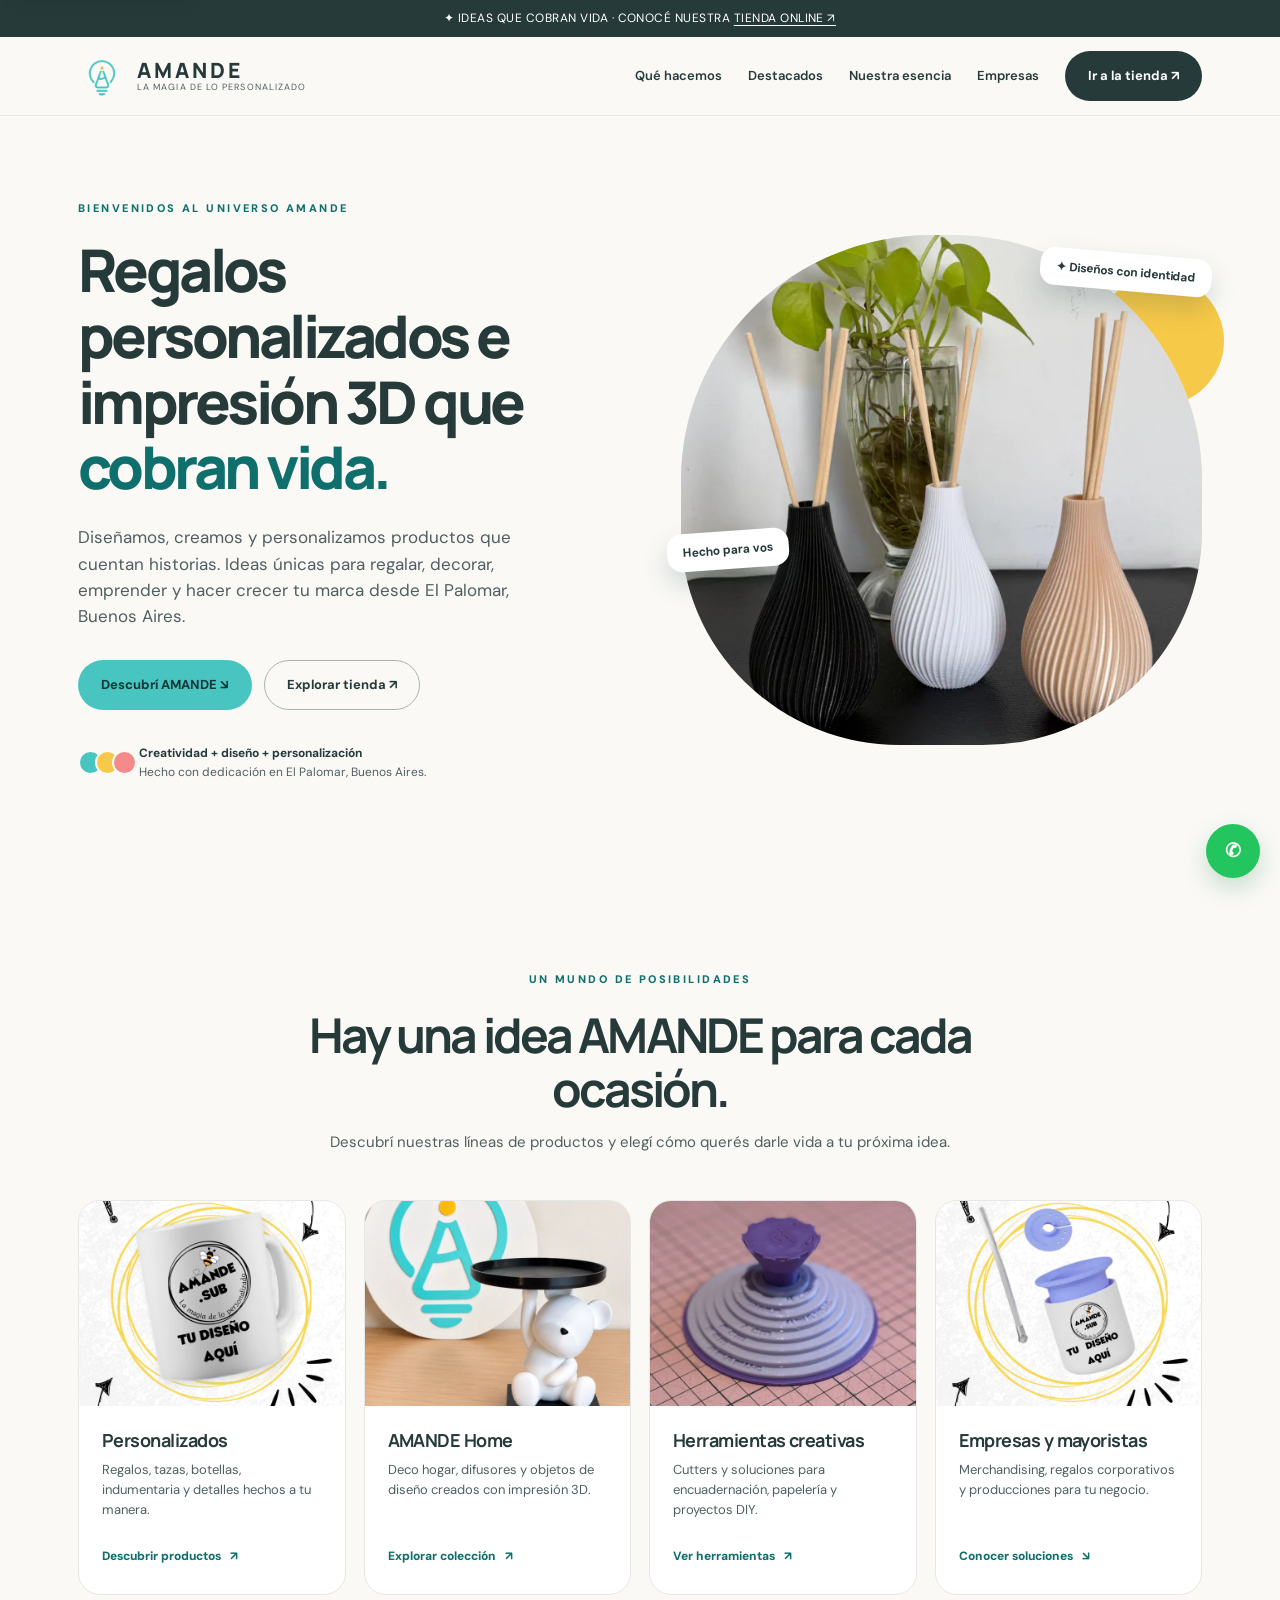
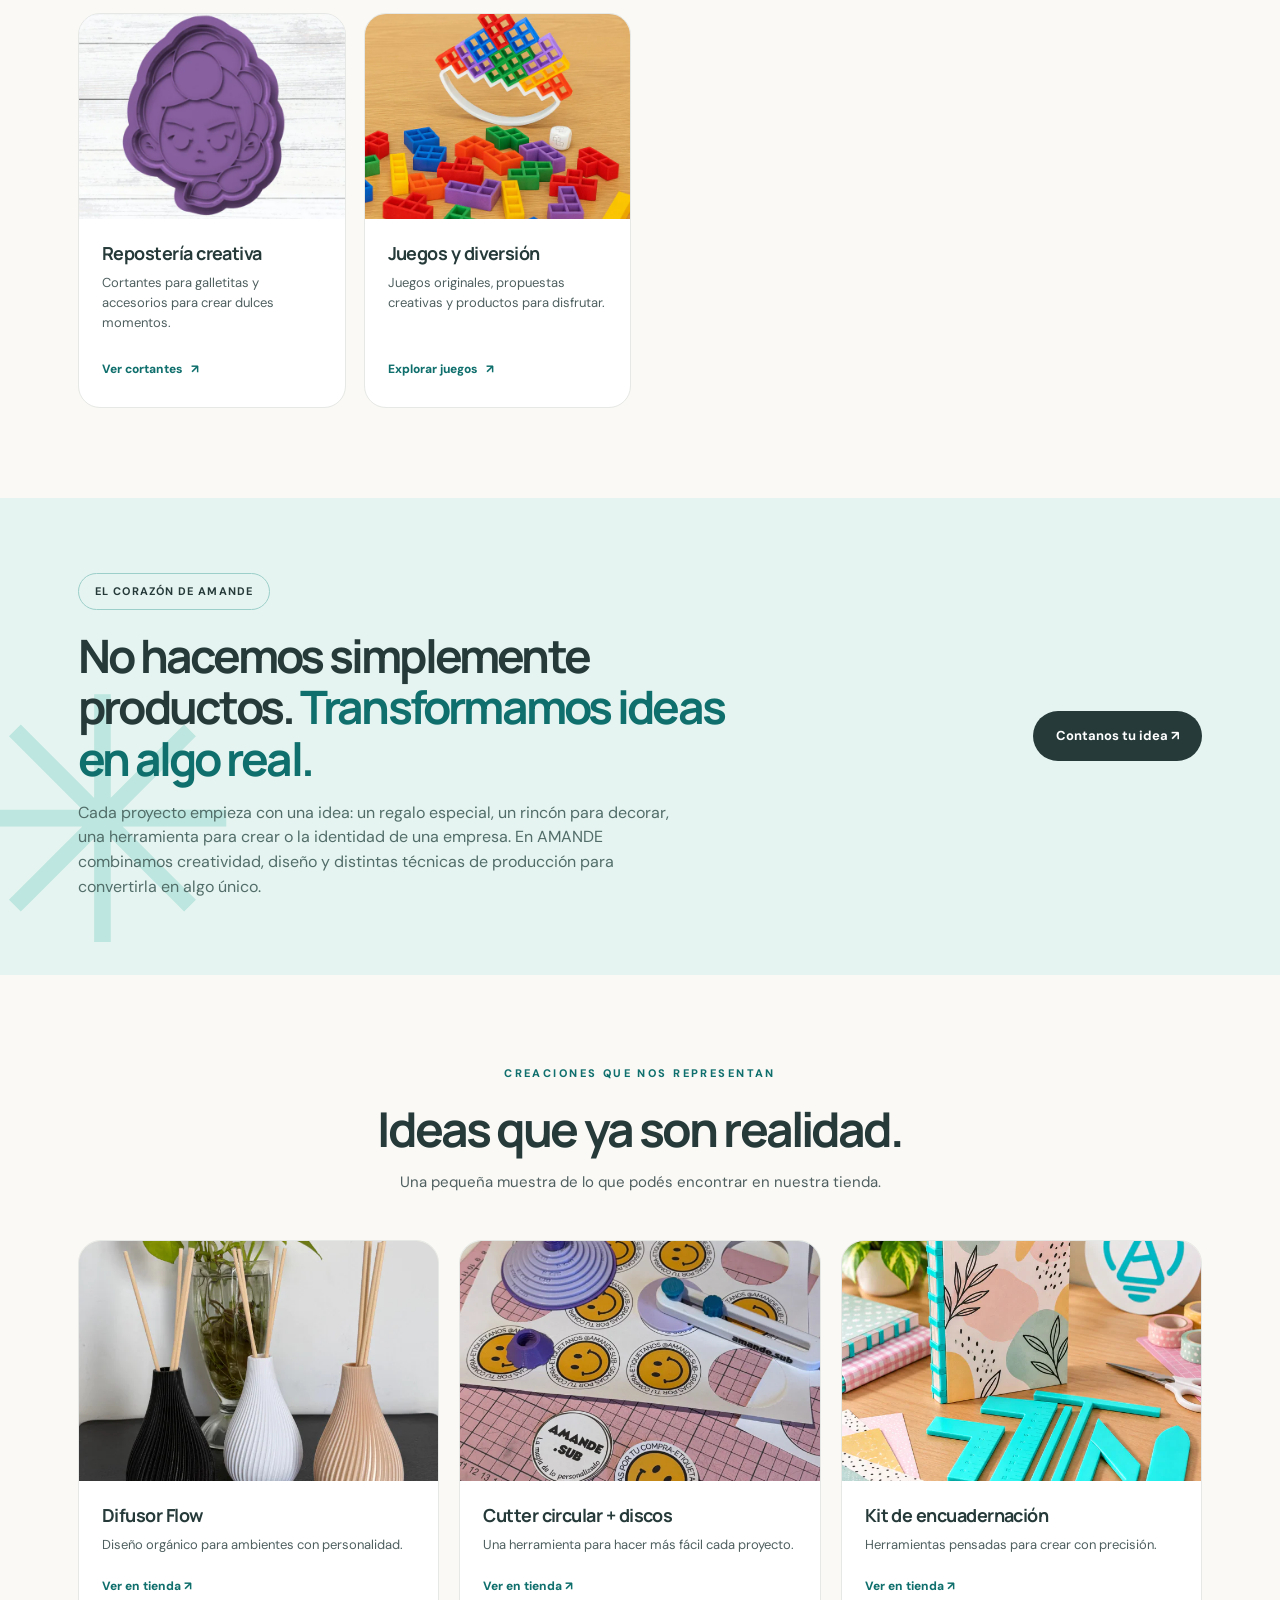
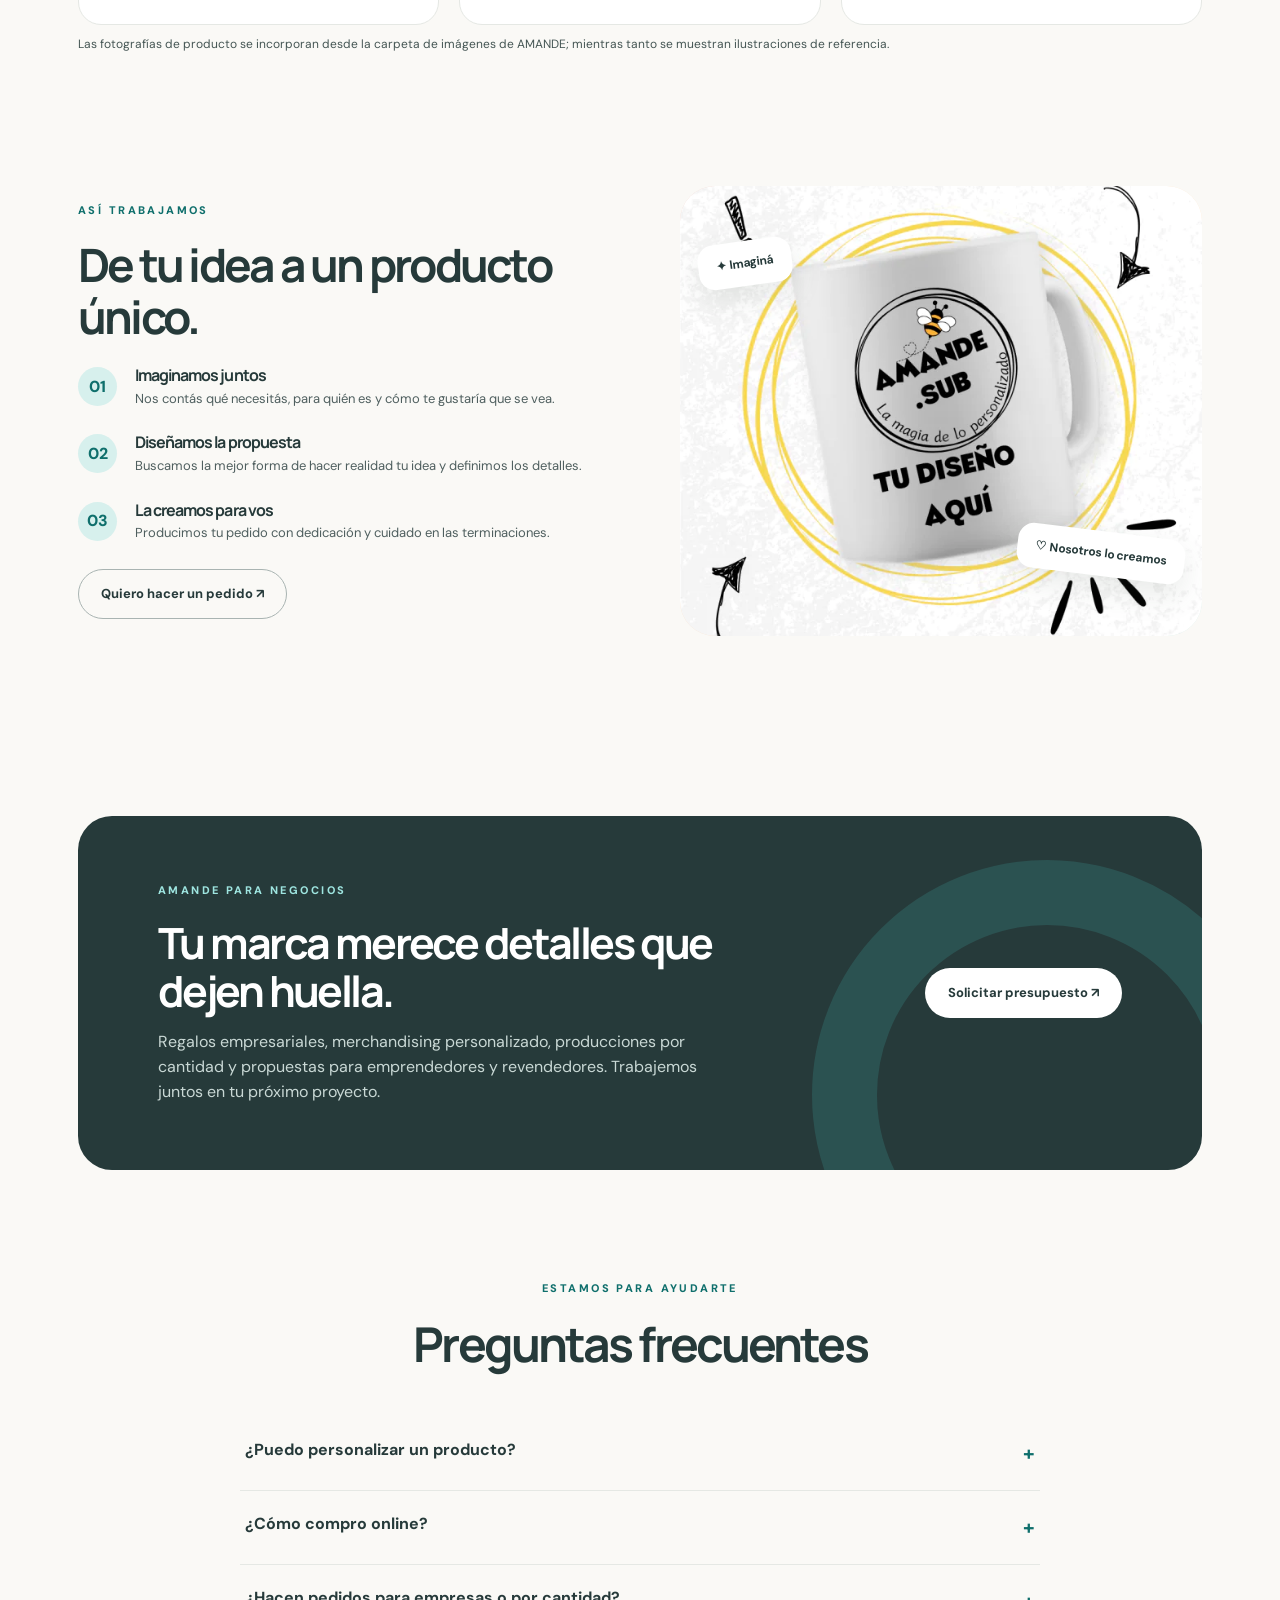
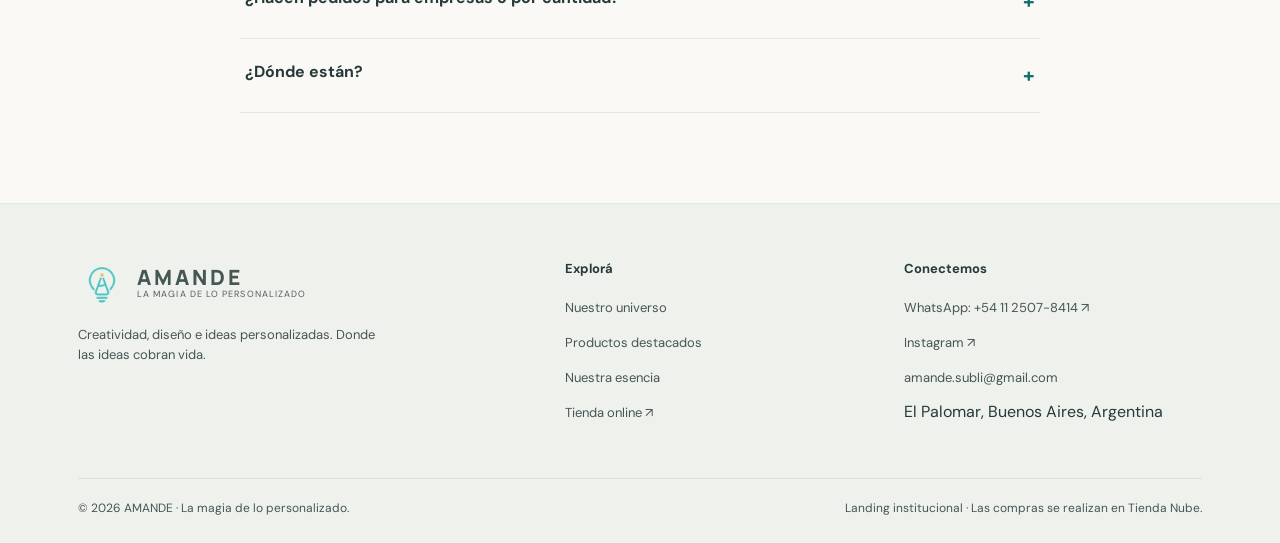
==== index.html @ 8b2a9684 "Add SEO-ready AMANDE institutional landing for amandesub.com.ar. Includes meta/schema, product image" ====
<!doctype html>
<html lang="es-AR">
<head>
<meta charset="UTF-8"><meta name="viewport" content="width=device-width, initial-scale=1">
<title>Regalos personalizados e impresión 3D en Buenos Aires | AMANDE</title>
<meta name="description" content="AMANDE: regalos personalizados, diseño e impresión 3D, deco hogar, herramientas creativas y soluciones para empresas en El Palomar, Buenos Aires.">
<meta name="theme-color" content="#FAF9F6">
<meta name="robots" content="index,follow,max-image-preview:large">
<link rel="canonical" href="https://www.amandesub.com.ar/">
<meta property="og:type" content="website">
<meta property="og:locale" content="es_AR">
<meta property="og:site_name" content="AMANDE">
<meta property="og:title" content="Regalos personalizados e impresión 3D | AMANDE">
<meta property="og:description" content="Diseño, creatividad y productos personalizados. Regalos, impresión 3D, herramientas, deco y soluciones para empresas en Buenos Aires.">
<meta property="og:url" content="https://www.amandesub.com.ar/">
<meta property="og:image" content="https://www.amandesub.com.ar/assets/og-share.webp">
<meta property="og:image:alt" content="AMANDE — regalos personalizados e impresión 3D">
<meta property="og:image:width" content="1200">
<meta property="og:image:height" content="630">
<meta name="twitter:card" content="summary_large_image">
<meta name="twitter:title" content="Regalos personalizados e impresión 3D | AMANDE">
<meta name="twitter:description" content="Diseño, creatividad y productos personalizados. Regalos, impresión 3D, herramientas, deco y soluciones para empresas en Buenos Aires.">
<meta name="twitter:image" content="https://www.amandesub.com.ar/assets/og-share.webp">
<meta name="twitter:image:alt" content="AMANDE — regalos personalizados e impresión 3D">
<link rel="icon" type="image/png" sizes="32x32" href="assets/favicon-32.png">
<link rel="icon" type="image/png" sizes="180x180" href="assets/favicon.png">
<link rel="apple-touch-icon" href="assets/favicon.png">
<script type="application/ld+json">
{"@context":"https://schema.org","@graph":[
{"@type":"LocalBusiness","@id":"https://www.amandesub.com.ar/#business","name":"AMANDE","url":"https://www.amandesub.com.ar/","logo":"https://www.amandesub.com.ar/assets/isologo.png","image":"https://www.amandesub.com.ar/assets/og-share.webp","description":"Diseño, productos personalizados, impresión 3D y soluciones creativas para empresas y emprendedores en El Palomar, Buenos Aires.","email":"amande.subli@gmail.com","telephone":"+54-11-2507-8414","address":{"@type":"PostalAddress","addressLocality":"El Palomar","addressRegion":"Buenos Aires","addressCountry":"AR"},"areaServed":[{"@type":"AdministrativeArea","name":"Buenos Aires"},{"@type":"City","name":"El Palomar"}],"sameAs":["https://www.instagram.com/amande.sub/","https://shop.amandesub.com.ar/"],"contactPoint":{"@type":"ContactPoint","telephone":"+54-11-2507-8414","contactType":"customer service","email":"amande.subli@gmail.com","availableLanguage":["Spanish","es-AR"]}},
{"@type":"WebSite","@id":"https://www.amandesub.com.ar/#website","url":"https://www.amandesub.com.ar/","name":"AMANDE","inLanguage":"es-AR","publisher":{"@id":"https://www.amandesub.com.ar/#business"}},
{"@type":"WebPage","@id":"https://www.amandesub.com.ar/#webpage","url":"https://www.amandesub.com.ar/","name":"Regalos personalizados e impresión 3D en Buenos Aires | AMANDE","description":"AMANDE: regalos personalizados, diseño e impresión 3D, deco hogar, herramientas creativas y soluciones para empresas en El Palomar, Buenos Aires.","inLanguage":"es-AR","isPartOf":{"@id":"https://www.amandesub.com.ar/#website"},"about":{"@id":"https://www.amandesub.com.ar/#business"},"primaryImageOfPage":{"@type":"ImageObject","url":"https://www.amandesub.com.ar/assets/og-share.webp"},"dateModified":"2026-11-03","breadcrumb":{"@type":"BreadcrumbList","itemListElement":[{"@type":"ListItem","position":1,"name":"Inicio","item":"https://www.amandesub.com.ar/"}]}},
{"@type":"FAQPage","@id":"https://www.amandesub.com.ar/#faq","mainEntity":[
{"@type":"Question","name":"¿Puedo personalizar un producto?","acceptedAnswer":{"@type":"Answer","text":"¡Sí! Trabajamos con distintos productos y técnicas de personalización. Escribinos por WhatsApp con tu idea y vemos las opciones disponibles."}},
{"@type":"Question","name":"¿Cómo compro online?","acceptedAnswer":{"@type":"Answer","text":"Podés explorar productos y completar tu compra directamente en nuestra Tienda Nube. Allí vas a encontrar los precios y las condiciones vigentes."}},
{"@type":"Question","name":"¿Hacen pedidos para empresas o por cantidad?","acceptedAnswer":{"@type":"Answer","text":"Sí. Consultanos por merchandising, regalos corporativos, souvenirs, producción mayorista y pedidos por volumen para revendedores."}},
{"@type":"Question","name":"¿Dónde están?","acceptedAnswer":{"@type":"Answer","text":"Trabajamos desde El Palomar, Buenos Aires, Argentina. Las opciones de entrega y envío se coordinan según el pedido y las condiciones de la tienda."}}
]}
]}
</script>
<link rel="preconnect" href="https://fonts.googleapis.com"><link rel="preconnect" href="https://fonts.gstatic.com" crossorigin>
<link href="https://fonts.googleapis.com/css2?family=DM+Sans:wght@400;600;700&family=Manrope:wght@600;700;800&display=swap" rel="stylesheet">
<style>
:root{--aqua:#49C5C1;--yellow:#F7C948;--coral:#F58A8A;--cream:#FAF9F6;--ink:#263A3A;--muted:#4F5F5F;--border:#e5e8e4;--white:#fff;--link:#0F6F6C;--accent-text:#0F6F6C}*{box-sizing:border-box}html{scroll-behavior:smooth}body{margin:0;background:var(--cream);font-family:'DM Sans',Arial,sans-serif;color:var(--ink);line-height:1.55}a{text-decoration:none;color:inherit}button{font:inherit}img{max-width:100%}.container{max-width:1180px;margin:auto;padding:0 28px}.announcement{text-align:center;font-size:12px;letter-spacing:.04em;background:var(--ink);color:#fff;padding:9px}.announcement a{text-decoration:underline;text-underline-offset:3px}.navbar{position:sticky;z-index:40;top:0;background:rgba(250,249,246,.96);border-bottom:1px solid var(--border);backdrop-filter:blur(12px)}.nav-inner{height:78px;display:flex;align-items:center;justify-content:space-between;gap:20px}.brand{display:flex;align-items:center;gap:11px}.brand-mark{display:block;height:48px;width:48px;object-fit:contain;flex:0 0 auto}.brand-name{font-family:Manrope,sans-serif;font-size:21px;font-weight:800;letter-spacing:.14em;display:block;line-height:1.1}.brand-caption{font-size:9px;letter-spacing:.12em;color:var(--muted);display:block;line-height:1.2}.nav-links{display:flex;align-items:center;gap:26px;font-size:13px;font-weight:600}.nav-links a:not(.btn):hover,.footer a:hover{color:var(--link)}.btn{display:inline-flex;align-items:center;justify-content:center;gap:10px;border-radius:100px;padding:14px 22px;font-size:13px;font-weight:700;cursor:pointer;border:1px solid transparent;transition:.2s}.btn:hover{transform:translateY(-2px);box-shadow:0 8px 22px #1b52511a}.btn-dark{color:white;background:var(--ink)}.btn-aqua{background:var(--aqua);color:#123535}.btn-outline{border-color:#a9b4b2;color:var(--ink);background:transparent}.btn-light{background:white;color:var(--ink)}.mobile-toggle{display:none;border:0;background:transparent;font-size:24px;cursor:pointer}.hero{overflow:hidden;padding:84px 0 100px}.hero-grid{display:grid;grid-template-columns:1.05fr 1fr;gap:55px;align-items:center}.eyebrow{font-size:11px;font-weight:800;letter-spacing:.22em;text-transform:uppercase;color:var(--link);display:block;margin-bottom:20px}.hero h1,h2,h3,.banner h2{font-family:Manrope,sans-serif;letter-spacing:-.06em;line-height:1.12}.hero h1{font-size:clamp(36px,4.6vw,64px);margin:0 0 24px;font-weight:800}.accent{color:var(--accent-text)}.hero p{font-size:17px;color:var(--muted);max-width:490px;margin:0 0 30px}.hero-actions{display:flex;flex-wrap:wrap;gap:12px}.hero-small{display:flex;align-items:center;gap:10px;margin-top:34px;color:var(--muted);font-size:12px}.hero-small b{color:var(--ink)}.dots{display:flex}.dots i{width:25px;height:25px;border-radius:50%;margin-right:-8px;border:2px solid var(--cream)}.dots i:nth-child(1){background:var(--aqua)}.dots i:nth-child(2){background:var(--yellow)}.dots i:nth-child(3){background:var(--coral)}.visual-wrap{position:relative}.visual-wrap:after{content:'';position:absolute;width:130px;height:130px;background:var(--yellow);border-radius:50%;right:-22px;top:8%;z-index:0}.visual{position:relative;z-index:1;min-height:510px;border-radius:48% 48% 42% 42%;background:linear-gradient(135deg,#d7eeeb,#f7eedd 65%,#fce0d9);overflow:hidden}.hero-photo{position:absolute;inset:0;width:100%;height:100%;object-fit:cover;object-position:center 35%;display:block}.tag{position:absolute;z-index:4;padding:12px 16px;border-radius:15px;background:#fff;color:var(--ink);box-shadow:0 12px 26px #183e3c2e;font-size:12px;font-weight:700;white-space:nowrap;line-height:1.2;text-decoration:none}.tag.one{top:18px;right:-10px;transform:rotate(5deg)}.tag.two{top:58%;bottom:auto;left:-14px;transform:rotate(-4deg)}.section{padding:90px 0}.section-title{text-align:center;max-width:720px;margin:0 auto 46px}.section-title h2{font-size:clamp(32px,4vw,48px);margin:0 0 15px}.section-title p{margin:0;color:var(--muted);font-size:15px}.categories{display:grid;grid-template-columns:repeat(4,1fr);gap:18px}.category-card{background:#fff;border:1px solid var(--border);border-radius:22px;overflow:hidden;transition:.2s}.category-card:hover{transform:translateY(-5px);box-shadow:0 18px 42px #24383812}.category-art{height:205px;position:relative;overflow:hidden;display:grid;place-items:center}.category-art svg{width:75%;height:75%;filter:drop-shadow(7px 13px 7px #253b3822)}.bg-pink{background:#f9e8e3}.bg-beige{background:#e9e5d9}.bg-aqua{background:#e0f4f0}.bg-yellow{background:#fbf1d5}.bg-lav{background:#efebf9}.bg-blue{background:#e8f2fb}.category-body{padding:24px 23px 26px}.category-body h3{font-size:18px;margin:0 0 10px;letter-spacing:-.03em}.category-body p{font-size:13px;color:var(--muted);min-height:65px;margin:0 0 18px}.text-link{font-size:12px;font-weight:800;color:var(--link)}.text-link span{margin-left:6px}.statement{background:#e5f4f0;padding:75px 0;position:relative;overflow:hidden}.statement:before{content:'✳';position:absolute;left:-40px;bottom:-115px;font-size:340px;color:#bce6df}.statement-inner{position:relative;display:flex;align-items:center;justify-content:space-between;gap:40px}.statement h2{font-size:clamp(32px,3.6vw,47px);margin:0 0 16px;max-width:670px}.statement p{color:#526d69;max-width:600px;margin:0}.pill{display:inline-block;border:1px solid #9ccfca;border-radius:999px;padding:9px 16px;font-size:11px;font-weight:700;letter-spacing:.1em;margin-bottom:20px}.featured{display:grid;grid-template-columns:repeat(3,1fr);gap:20px}.feature{background:white;border:1px solid var(--border);border-radius:23px;overflow:hidden}.feature .category-art{height:240px}.feature .category-body p{min-height:auto}.split{display:grid;grid-template-columns:1fr 1fr;gap:80px;align-items:center}.step{display:flex;gap:18px;margin:25px 0}.number{flex:0 0 39px;width:39px;height:39px;display:grid;place-items:center;background:#d7f0ed;border-radius:100%;color:var(--link);font-weight:800}.step h3{font-size:16px;margin:0 0 4px}.step p{color:var(--muted);font-size:13px;margin:0}.how-art{border-radius:35px;min-height:450px;background:linear-gradient(135deg,#f4d6ce,#ffe8cd 58%,#d4efe9);position:relative;display:flex;align-items:center;justify-content:center;overflow:hidden}.how-art .proceso-photo{position:absolute;inset:0;width:100%;height:100%;object-fit:cover;display:block}.how-art .float{position:absolute;z-index:2;background:white;padding:13px 18px;border-radius:16px;font-size:12px;font-weight:700;box-shadow:0 12px 30px #4f5c5320}.how-art .float.a{top:55px;left:18px;transform:rotate(-8deg)}.how-art .float.b{bottom:60px;right:17px;transform:rotate(7deg)}.banner{border-radius:34px;background:var(--ink);color:white;padding:66px 80px;display:flex;align-items:center;justify-content:space-between;gap:45px;position:relative;overflow:hidden}.banner:after{content:'';position:absolute;right:-80px;bottom:-160px;width:340px;height:340px;border:65px solid #49c5c12c;border-radius:50%}.banner h2{font-size:clamp(30px,3.5vw,43px);margin:0 0 15px;max-width:630px}.banner p{color:#c9d8d5;max-width:560px;margin:0}.banner .btn{white-space:nowrap;position:relative;z-index:1}.faq{max-width:800px;margin:auto}.faq details{border-bottom:1px solid var(--border);padding:21px 5px}.faq summary{cursor:pointer;font-weight:700;list-style:none;display:flex;justify-content:space-between}.faq summary:after{content:'+';color:var(--link);font-size:20px}.faq details[open] summary:after{content:'−'}.faq p{font-size:14px;color:var(--muted);margin-bottom:0}.footer{background:#eff1ed;border-top:1px solid var(--border);padding:55px 0 25px}.footer-grid{display:grid;grid-template-columns:1.5fr 1fr 1fr;gap:40px}.footer p,.footer a{font-size:13px;color:#455654}.footer address{font-style:normal}.footer ul{list-style:none;padding:0}.footer li{margin:10px 0}.footer h4{margin:0 0 15px;font-size:13px}.copyright{border-top:1px solid #d9dfda;margin-top:38px;padding-top:20px;display:flex;justify-content:space-between;gap:12px;font-size:12px;color:#455654}.whatsapp{position:fixed;right:20px;bottom:22px;z-index:50;background:#22c55e;color:#fff;display:flex;align-items:center;justify-content:center;width:54px;height:54px;border-radius:50%;box-shadow:0 10px 25px #1b7b4038;font-weight:800;font-size:19px}.note{font-size:12px;color:#455654;margin-top:10px}@media(max-width:900px){.nav-links{gap:14px}.nav-links a:not(.btn){display:none}.hero-grid{gap:20px}.visual{min-height:420px}.tag.one{right:-6px}.tag.two{left:-8px}.categories{grid-template-columns:repeat(2,1fr)}.featured{grid-template-columns:repeat(3,1fr)}.split{gap:36px}}@media(max-width:650px){.container{padding:0 20px}.announcement{font-size:10px}.nav-inner{height:67px}.brand-mark{height:40px;width:40px}.brand-name{font-size:18px}.nav-links{display:none;position:absolute;left:0;right:0;top:66px;padding:20px;background:var(--cream);border-bottom:1px solid var(--border);flex-direction:column;align-items:stretch}.nav-links.open{display:flex}.nav-links a:not(.btn){display:block}.mobile-toggle{display:block}.hero{padding:55px 0 65px}.hero-grid,.split{grid-template-columns:1fr}.hero h1{font-size:46px}.hero p{font-size:15px}.visual-wrap{margin:20px 10px 0}.visual{min-height:360px}.tag.one{top:10px;right:-4px}.tag.two{top:54%;left:-6px}.section{padding:62px 0}.section-title{margin-bottom:30px}.section-title h2{font-size:34px}.categories,.featured{grid-template-columns:1fr 1fr;gap:12px}.category-art{height:145px}.category-body{padding:18px 14px}.category-body h3{font-size:15px}.category-body p{font-size:12px;min-height:105px}.feature .category-art{height:150px}.featured .feature:last-child{grid-column:1/-1}.statement-inner{display:block}.statement{padding:58px 0}.how-art{min-height:300px;order:-1}.banner{padding:40px 26px;display:block}.banner .btn{margin-top:22px}.footer-grid{grid-template-columns:1fr 1fr;gap:20px}.footer-grid>div:first-child{grid-column:1/-1}.copyright{flex-direction:column}.whatsapp{width:48px;height:48px}.step{margin:18px 0}}@media(max-width:380px){.categories{grid-template-columns:1fr}.category-body p{min-height:0}.featured{grid-template-columns:1fr}.featured .feature:last-child{grid-column:auto}}

/* Ajustes de publicación */
:focus-visible{outline:3px solid #127e7a;outline-offset:4px}
.skip-link{position:fixed;z-index:200;top:-60px;left:16px;padding:12px 18px;border-radius:10px;background:#fff;color:#263a3a;box-shadow:0 6px 25px #0002}
.skip-link:focus{top:12px}
section[id]{scroll-margin-top:105px}
.category-art{isolation:isolate}
.category-art .product-photo{position:absolute;inset:0;width:100%;height:100%;object-fit:cover;z-index:3;aspect-ratio:1/1}
@media(prefers-reduced-motion:reduce){html{scroll-behavior:auto}*,*:before,*:after{animation-duration:.01ms!important;transition-duration:.01ms!important}}
@media(max-width:480px){.container{padding-left:18px;padding-right:18px}.hero{padding-top:48px;padding-bottom:65px}.banner{padding:36px 24px}.category-body{padding:20px}.announcement{font-size:10px}}
</style>
</head>
<body>
<a class="skip-link" href="#contenido">Saltar al contenido</a>
<div class="announcement">✦ IDEAS QUE COBRAN VIDA · CONOCÉ NUESTRA <a href="https://shop.amandesub.com.ar/" target="_blank" rel="noopener">TIENDA ONLINE ↗</a></div>
<header class="navbar"><div class="container nav-inner"><a class="brand" href="#inicio" aria-label="AMANDE inicio"><img class="brand-mark" src="assets/isologo.webp" width="48" height="48" alt="AMANDE"><span><span class="brand-name">AMANDE</span><span class="brand-caption">LA MAGIA DE LO PERSONALIZADO</span></span></a><nav class="nav-links" id="navlinks" aria-label="Principal"><a href="#universo">Qué hacemos</a><a href="#destacados">Destacados</a><a href="#nosotros">Nuestra esencia</a><a href="#empresas">Empresas</a><a class="btn btn-dark" href="https://shop.amandesub.com.ar/" target="_blank" rel="noopener">Ir a la tienda ↗</a></nav><button class="mobile-toggle" aria-label="Abrir menú" aria-controls="navlinks" aria-expanded="false" id="menuBtn">☰</button></div></header>
<main id="contenido">
<section class="hero" id="inicio"><div class="container hero-grid"><div><span class="eyebrow">Bienvenidos al universo AMANDE</span><h1>Regalos personalizados e impresión 3D que <span class="accent">cobran vida.</span></h1><p>Diseñamos, creamos y personalizamos productos que cuentan historias. Ideas únicas para regalar, decorar, emprender y hacer crecer tu marca desde El Palomar, Buenos Aires.</p><div class="hero-actions"><a class="btn btn-aqua" href="#universo">Descubrí AMANDE ↘</a><a class="btn btn-outline" href="https://shop.amandesub.com.ar/" target="_blank" rel="noopener">Explorar tienda ↗</a></div><div class="hero-small"><span class="dots"><i></i><i></i><i></i></span><span><b>Creatividad + diseño + personalización</b><br>Hecho con dedicación en El Palomar, Buenos Aires.</span></div></div><div class="visual-wrap"><div class="visual"><img class="hero-photo" src="assets/hero.webp" alt="Productos personalizados e impresión 3D de AMANDE" width="640" height="640" fetchpriority="high" decoding="async"></div><div class="tag one">✦ Diseños con identidad</div><div class="tag two">Hecho para vos</div></div></div></section>
<section class="section" id="universo"><div class="container"><div class="section-title"><span class="eyebrow">Un mundo de posibilidades</span><h2>Hay una idea AMANDE para cada ocasión.</h2><p>Descubrí nuestras líneas de productos y elegí cómo querés darle vida a tu próxima idea.</p></div><div class="categories">
<a class="category-card" href="https://shop.amandesub.com.ar/personaliza-tu-producto/" target="_blank" rel="noopener"><div class="category-art bg-pink"><svg viewBox="0 0 180 180" aria-hidden="true"><rect x="30" y="50" width="82" height="99" rx="12" fill="#fff" stroke="#ded5ce" stroke-width="3"/><path d="M110 72c42-10 43 50 0 48" fill="none" stroke="#f8f8f5" stroke-width="20"/><path d="M110 72c42-10 43 50 0 48" fill="none" stroke="#d3d5d0" stroke-width="3"/><text x="57" y="118" font-size="49" font-family="Georgia" font-style="italic" fill="#49C5C1">A</text><path d="M116 51l13-27 13 27" fill="#f7c948"/><rect x="119" y="51" width="20" height="69" rx="4" fill="#e8bc72"/></svg><img class="product-photo" src="assets/personalizados.webp" alt="Regalos y productos personalizados AMANDE" width="640" height="640" loading="lazy" decoding="async" onerror="this.remove()"></div><div class="category-body"><h3>Personalizados</h3><p>Regalos, tazas, botellas, indumentaria y detalles hechos a tu manera.</p><span class="text-link">Descubrir productos <span>↗</span></span></div></a>
<a class="category-card" href="https://shop.amandesub.com.ar/hogar-y-deco/" target="_blank" rel="noopener"><div class="category-art bg-beige"><svg viewBox="0 0 180 180" aria-hidden="true"><ellipse cx="87" cy="150" rx="68" ry="13" fill="#d2ccc2"/><path d="M55 61q8-24 32-24t32 24l7 76q-36 24-78 0z" fill="#2e3433"/><ellipse cx="87" cy="61" rx="32" ry="9" fill="#484d4b"/><ellipse cx="87" cy="61" rx="17" ry="5" fill="#161e1d"/><path d="M80 58L67 9M87 58L88 8M95 58L107 13" stroke="#b99b71" stroke-width="4" stroke-linecap="round"/><path d="M50 113q36 15 70 0" fill="none" stroke="#575d59" stroke-width="3"/></svg><img class="product-photo" src="assets/home.webp" alt="Productos de decoración AMANDE Home" width="640" height="640" loading="lazy" decoding="async" onerror="this.remove()"></div><div class="category-body"><h3>AMANDE Home</h3><p>Deco hogar, difusores y objetos de diseño creados con impresión 3D.</p><span class="text-link">Explorar colección <span>↗</span></span></div></a>
<a class="category-card" href="https://shop.amandesub.com.ar/herramientas/" target="_blank" rel="noopener"><div class="category-art bg-aqua"><svg viewBox="0 0 180 180" aria-hidden="true"><rect x="30" y="38" width="105" height="105" rx="8" transform="rotate(-9 80 90)" fill="#f7ca49"/><rect x="47" y="48" width="105" height="105" rx="8" transform="rotate(7 95 95)" fill="#fff"/><path d="M57 132l84-77" stroke="#a9dddd" stroke-width="14" stroke-linecap="round"/><circle cx="57" cy="132" r="16" fill="#49c5c1"/><circle cx="57" cy="132" r="6" fill="#fff"/><path d="M85 36l18-10 16 38-18 10z" fill="#f58a8a"/><path d="M92 32l13 30" stroke="#fff" stroke-width="3"/></svg><img class="product-photo" src="assets/herramientas.webp" alt="Herramientas de encuadernación y papelería AMANDE" width="640" height="640" loading="lazy" decoding="async" onerror="this.remove()"></div><div class="category-body"><h3>Herramientas creativas</h3><p>Cutters y soluciones para encuadernación, papelería y proyectos DIY.</p><span class="text-link">Ver herramientas <span>↗</span></span></div></a>
<a class="category-card" href="#empresas"><div class="category-art bg-yellow"><svg viewBox="0 0 180 180" aria-hidden="true"><rect x="35" y="64" width="110" height="93" rx="9" fill="#f7e8d8" stroke="#d3bca3" stroke-width="3"/><path d="M35 91h110" stroke="#d3bca3" stroke-width="3"/><path d="M79 64v93" stroke="#49c5c1" stroke-width="17"/><path d="M87 63C13 56 49 12 88 59c40-50 72-4-1 4" fill="none" stroke="#49c5c1" stroke-width="12"/><rect x="111" y="108" width="24" height="23" rx="4" fill="#f58a8a"/></svg><img class="product-photo" src="assets/empresas.webp" alt="Regalos corporativos personalizados AMANDE" width="640" height="640" loading="lazy" decoding="async" onerror="this.remove()"></div><div class="category-body"><h3>Empresas y mayoristas</h3><p>Merchandising, regalos corporativos y producciones para tu negocio.</p><span class="text-link">Conocer soluciones <span>↘</span></span></div></a>
<a class="category-card" href="https://shop.amandesub.com.ar/reposteria1/" target="_blank" rel="noopener"><div class="category-art bg-lav"><svg viewBox="0 0 180 180" aria-hidden="true"><path d="M55 120q-15-13-13-36 2-28 37-29 15-40 36-8 42-8 35 28 21 34-10 56z" fill="#d4a57a" stroke="#be895d" stroke-width="5"/><path d="M63 93l9-7m40-9 8 9m-26 20 8 10" stroke="#fff" stroke-width="10" stroke-linecap="round"/><path d="M48 136h91" stroke="#9875b1" stroke-width="7" stroke-linecap="round"/></svg><img class="product-photo" src="assets/reposteria.webp" alt="Cortantes de repostería AMANDE" width="640" height="640" loading="lazy" decoding="async" onerror="this.remove()"></div><div class="category-body"><h3>Repostería creativa</h3><p>Cortantes para galletitas y accesorios para crear dulces momentos.</p><span class="text-link">Ver cortantes <span>↗</span></span></div></a>
<a class="category-card" href="https://shop.amandesub.com.ar/juegos/" target="_blank" rel="noopener"><div class="category-art bg-blue"><svg viewBox="0 0 180 180" aria-hidden="true"><rect x="35" y="79" width="53" height="53" rx="8" fill="#f58a8a" transform="rotate(-12 60 100)"/><rect x="87" y="49" width="53" height="53" rx="8" fill="#f7c948" transform="rotate(14 110 75)"/><rect x="85" y="104" width="53" height="53" rx="8" fill="#49c5c1"/><circle cx="60" cy="102" r="10" fill="#fff"/><path d="M106 78h17m-8-8v17" stroke="#fff" stroke-width="6" stroke-linecap="round"/><circle cx="110" cy="130" r="11" fill="none" stroke="#fff" stroke-width="5"/></svg><img class="product-photo" src="assets/juegos.webp" alt="Juegos de diseño AMANDE" width="640" height="640" loading="lazy" decoding="async" onerror="this.remove()"></div><div class="category-body"><h3>Juegos y diversión</h3><p>Juegos originales, propuestas creativas y productos para disfrutar.</p><span class="text-link">Explorar juegos <span>↗</span></span></div></a>
</div></div></section>
<section class="statement" id="nosotros"><div class="container statement-inner"><div><span class="pill">EL CORAZÓN DE AMANDE</span><h2>No hacemos simplemente productos. <span class="accent">Transformamos ideas en algo real.</span></h2><p>Cada proyecto empieza con una idea: un regalo especial, un rincón para decorar, una herramienta para crear o la identidad de una empresa. En AMANDE combinamos creatividad, diseño y distintas técnicas de producción para convertirla en algo único.</p></div><a class="btn btn-dark" href="https://wa.me/541125078414?text=Hola%20AMANDE%2C%20quiero%20contarles%20una%20idea" target="_blank" rel="noopener">Contanos tu idea ↗</a></div></section>
<section class="section" id="destacados"><div class="container"><div class="section-title"><span class="eyebrow">Creaciones que nos representan</span><h2>Ideas que ya son realidad.</h2><p>Una pequeña muestra de lo que podés encontrar en nuestra tienda.</p></div><div class="featured">
<a href="https://shop.amandesub.com.ar/productos/difusor-flow-1jlpb/" class="feature" target="_blank" rel="noopener"><div class="category-art bg-beige"><svg viewBox="0 0 180 180" aria-hidden="true"><ellipse cx="91" cy="147" rx="62" ry="11" fill="#d6d1c7"/><path d="M54 66q0-25 35-26t37 26l8 69q-41 22-88 0z" fill="#272c2a"/><ellipse cx="90" cy="65" rx="36" ry="10" fill="#404744"/><path d="M76 64L63 15M87 64L88 10M102 64L116 18" stroke="#b69a77" stroke-width="4"/></svg><img class="product-photo" src="assets/flow.webp" alt="Difusor Flow de AMANDE" width="640" height="640" loading="lazy" decoding="async" onerror="this.remove()"></div><div class="category-body"><h3>Difusor Flow</h3><p>Diseño orgánico para ambientes con personalidad.</p><span class="text-link">Ver en tienda ↗</span></div></a>
<a href="https://shop.amandesub.com.ar/productos/cutter-circulardiscos-3d/" class="feature" target="_blank" rel="noopener"><div class="category-art bg-aqua"><svg viewBox="0 0 180 180" aria-hidden="true"><circle cx="95" cy="96" r="50" fill="none" stroke="#f7c948" stroke-width="12"/><circle cx="95" cy="96" r="35" fill="none" stroke="#fff" stroke-width="9"/><circle cx="95" cy="96" r="20" fill="none" stroke="#49c5c1" stroke-width="10"/><rect x="32" y="42" width="24" height="113" rx="11" fill="#f58a8a" transform="rotate(-27 42 96)"/><circle cx="28" cy="141" r="12" fill="#ce7474"/></svg><img class="product-photo" src="assets/cutter.webp" alt="Cutter circular con discos AMANDE" width="640" height="640" loading="lazy" decoding="async" onerror="this.remove()"></div><div class="category-body"><h3>Cutter circular + discos</h3><p>Una herramienta para hacer más fácil cada proyecto.</p><span class="text-link">Ver en tienda ↗</span></div></a>
<a href="https://shop.amandesub.com.ar/productos/kit-de-encuadernacion-y-scrapbooking-zz974/" class="feature" target="_blank" rel="noopener"><div class="category-art bg-pink"><svg viewBox="0 0 180 180" aria-hidden="true"><path d="M32 145V35h16v93h98v17z" fill="#49c5c1"/><path d="M56 145V55h15v75h75v15z" fill="#f7c948"/><path d="M86 44h14v66h51v14H86z" fill="#a996dd"/><rect x="115" y="36" width="19" height="74" rx="5" fill="#f58a8a" transform="rotate(-21 124 75)"/></svg><img class="product-photo" src="assets/encuadernacion.webp" alt="Kit de encuadernación AMANDE" width="640" height="640" loading="lazy" decoding="async" onerror="this.remove()"></div><div class="category-body"><h3>Kit de encuadernación</h3><p>Herramientas pensadas para crear con precisión.</p><span class="text-link">Ver en tienda ↗</span></div></a>
</div><p class="note">Las fotografías de producto se incorporan desde la carpeta de imágenes de AMANDE; mientras tanto se muestran ilustraciones de referencia.</p></div></section>
<section class="section" style="padding-top:30px"><div class="container split"><div><span class="eyebrow">Así trabajamos</span><h2 style="font-size:clamp(32px,4vw,46px);margin:0 0 25px">De tu idea a un producto único.</h2><div class="step"><div class="number">01</div><div><h3>Imaginamos juntos</h3><p>Nos contás qué necesitás, para quién es y cómo te gustaría que se vea.</p></div></div><div class="step"><div class="number">02</div><div><h3>Diseñamos la propuesta</h3><p>Buscamos la mejor forma de hacer realidad tu idea y definimos los detalles.</p></div></div><div class="step"><div class="number">03</div><div><h3>La creamos para vos</h3><p>Producimos tu pedido con dedicación y cuidado en las terminaciones.</p></div></div><a class="btn btn-outline" href="https://wa.me/541125078414?text=Hola%20AMANDE%2C%20quiero%20hacer%20un%20pedido%20personalizado" target="_blank" rel="noopener">Quiero hacer un pedido ↗</a></div><div class="how-art"><img class="proceso-photo" src="assets/proceso.webp" alt="Proceso de personalización AMANDE" width="640" height="640" loading="lazy" decoding="async"><div class="float a">✦ Imaginá</div><div class="float b">♡ Nosotros lo creamos</div></div></div></section>
<section class="section" id="empresas"><div class="container"><div class="banner"><div><span class="eyebrow" style="color:#9EE5E0">AMANDE PARA NEGOCIOS</span><h2>Tu marca merece detalles que dejen huella.</h2><p>Regalos empresariales, merchandising personalizado, producciones por cantidad y propuestas para emprendedores y revendedores. Trabajemos juntos en tu próximo proyecto.</p></div><a class="btn btn-light" href="https://wa.me/541125078414?text=Hola%20AMANDE%2C%20quiero%20consultar%20por%20un%20pedido%20para%20empresa%20o%20mayorista" target="_blank" rel="noopener">Solicitar presupuesto ↗</a></div></div></section>
<section class="section" style="padding-top:20px" id="preguntas"><div class="container"><div class="section-title"><span class="eyebrow">Estamos para ayudarte</span><h2>Preguntas frecuentes</h2></div><div class="faq"><details><summary>¿Puedo personalizar un producto?</summary><p>¡Sí! Trabajamos con distintos productos y técnicas de personalización. Escribinos por WhatsApp con tu idea y vemos las opciones disponibles.</p></details><details><summary>¿Cómo compro online?</summary><p>Podés explorar productos y completar tu compra directamente en nuestra <a class="text-link" href="https://shop.amandesub.com.ar/" target="_blank" rel="noopener">Tienda Nube ↗</a>. Allí vas a encontrar los precios y las condiciones vigentes.</p></details><details><summary>¿Hacen pedidos para empresas o por cantidad?</summary><p>Sí. Consultanos por merchandising, regalos corporativos, souvenirs, producción mayorista y pedidos por volumen para revendedores.</p></details><details><summary>¿Dónde están?</summary><p>Trabajamos desde El Palomar, Buenos Aires, Argentina. Las opciones de entrega y envío se coordinan según el pedido y las condiciones de la tienda.</p></details></div></div></section>
</main>
<footer class="footer"><div class="container"><div class="footer-grid"><div><a class="brand" href="#inicio" aria-label="AMANDE inicio"><img class="brand-mark" src="assets/isologo.webp" width="48" height="48" alt="AMANDE"><span><span class="brand-name">AMANDE</span><span class="brand-caption">LA MAGIA DE LO PERSONALIZADO</span></span></a><p style="max-width:300px;margin-top:18px">Creatividad, diseño e ideas personalizadas. Donde las ideas cobran vida.</p></div><div><h4>Explorá</h4><ul><li><a href="#universo">Nuestro universo</a></li><li><a href="#destacados">Productos destacados</a></li><li><a href="#nosotros">Nuestra esencia</a></li><li><a href="https://shop.amandesub.com.ar/" target="_blank" rel="noopener">Tienda online ↗</a></li></ul></div><div><h4>Conectemos</h4><address><ul><li><a href="https://wa.me/541125078414" target="_blank" rel="noopener">WhatsApp: +54 11 2507-8414 ↗</a></li><li><a href="https://www.instagram.com/amande.sub/" target="_blank" rel="noopener">Instagram ↗</a></li><li><a href="mailto:amande.subli@gmail.com">amande.subli@gmail.com</a></li><li>El Palomar, Buenos Aires, Argentina</li></ul></address></div></div><div class="copyright"><span>© 2026 AMANDE · La magia de lo personalizado.</span><span>Landing institucional · Las compras se realizan en Tienda Nube.</span></div></div></footer>
<a class="whatsapp" href="https://wa.me/541125078414?text=Hola%20AMANDE%2C%20vengo%20de%20su%20web%20y%20quiero%20hacer%20una%20consulta" aria-label="Contactar por WhatsApp" target="_blank" rel="noopener">✆</a>
<script>const b=document.getElementById('menuBtn'),n=document.getElementById('navlinks');b.addEventListener('click',()=>{let o=n.classList.toggle('open');b.setAttribute('aria-expanded',String(o));b.setAttribute('aria-label',o?'Cerrar menú':'Abrir menú');b.textContent=o?'✕':'☰'});n.querySelectorAll('a').forEach(a=>a.addEventListener('click',()=>{n.classList.remove('open');b.setAttribute('aria-expanded','false');b.setAttribute('aria-label','Abrir menú');b.textContent='☰'}));</script>
</body></html>
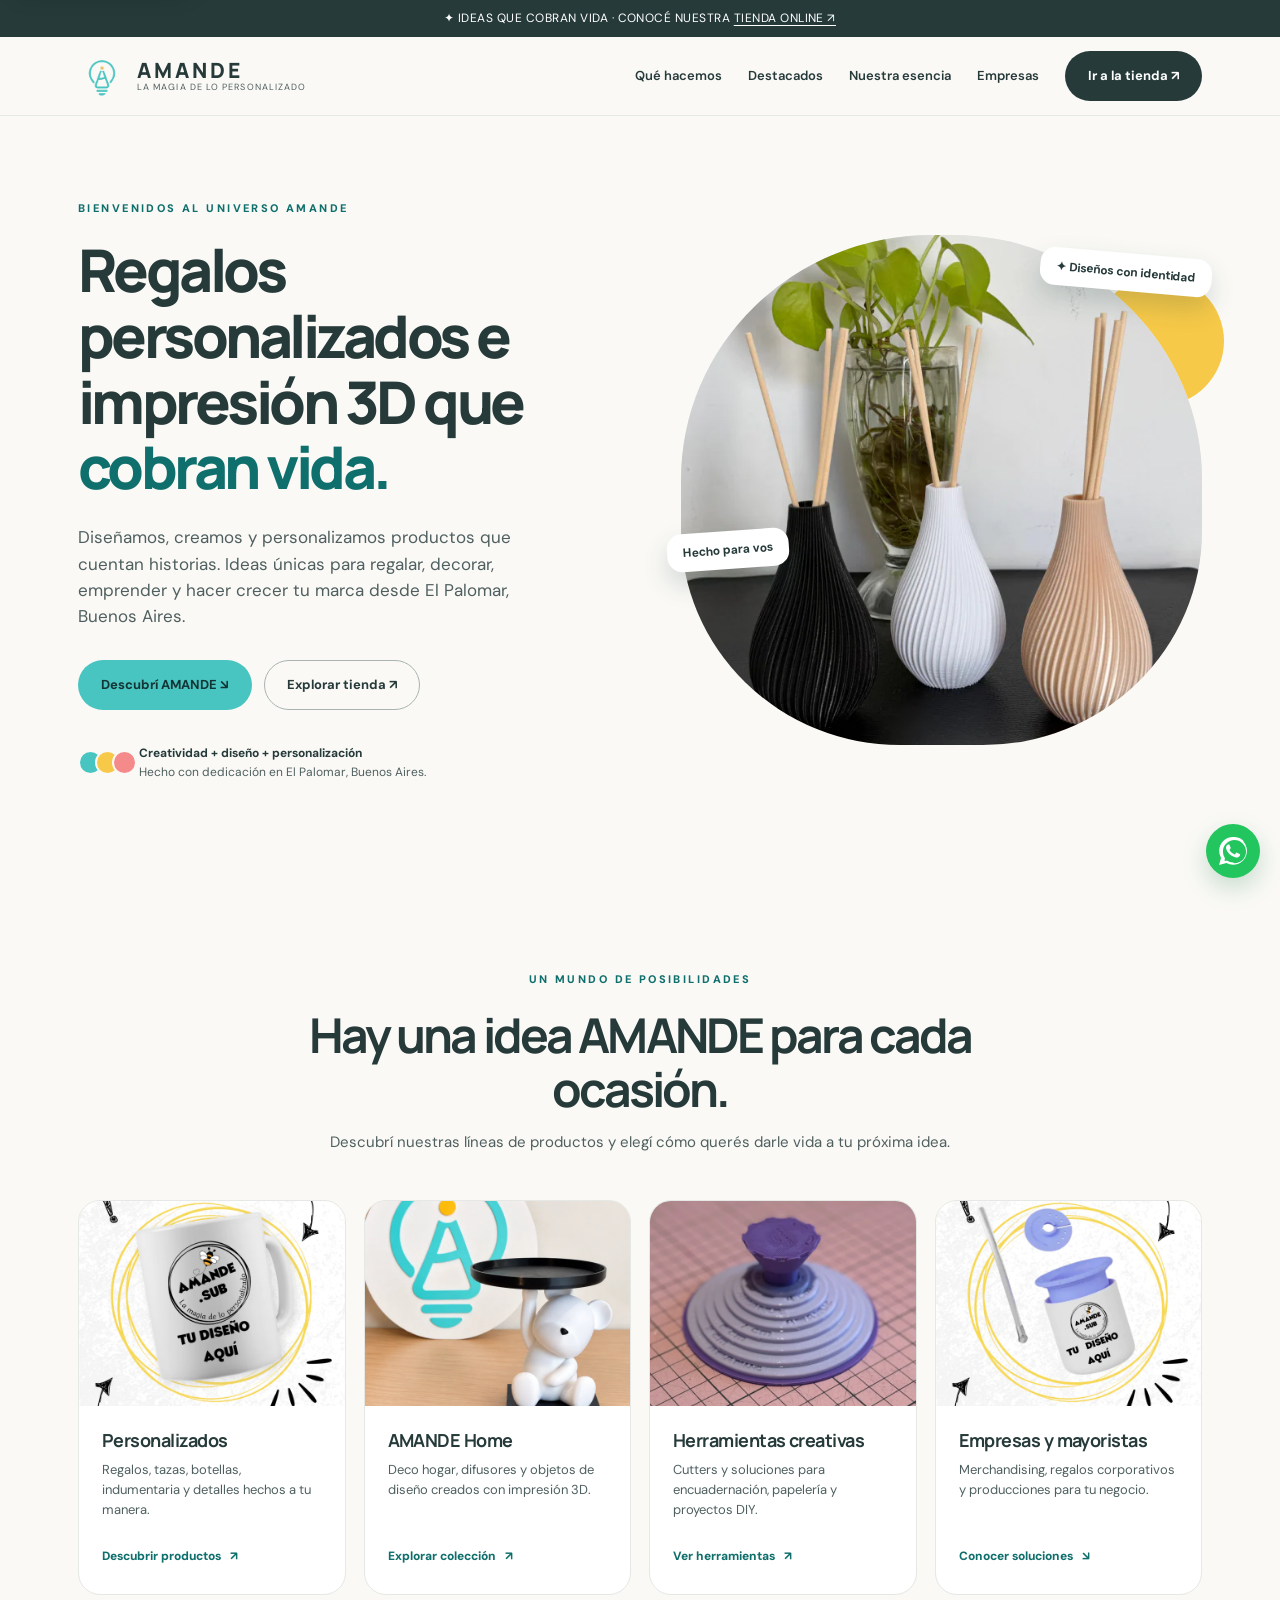
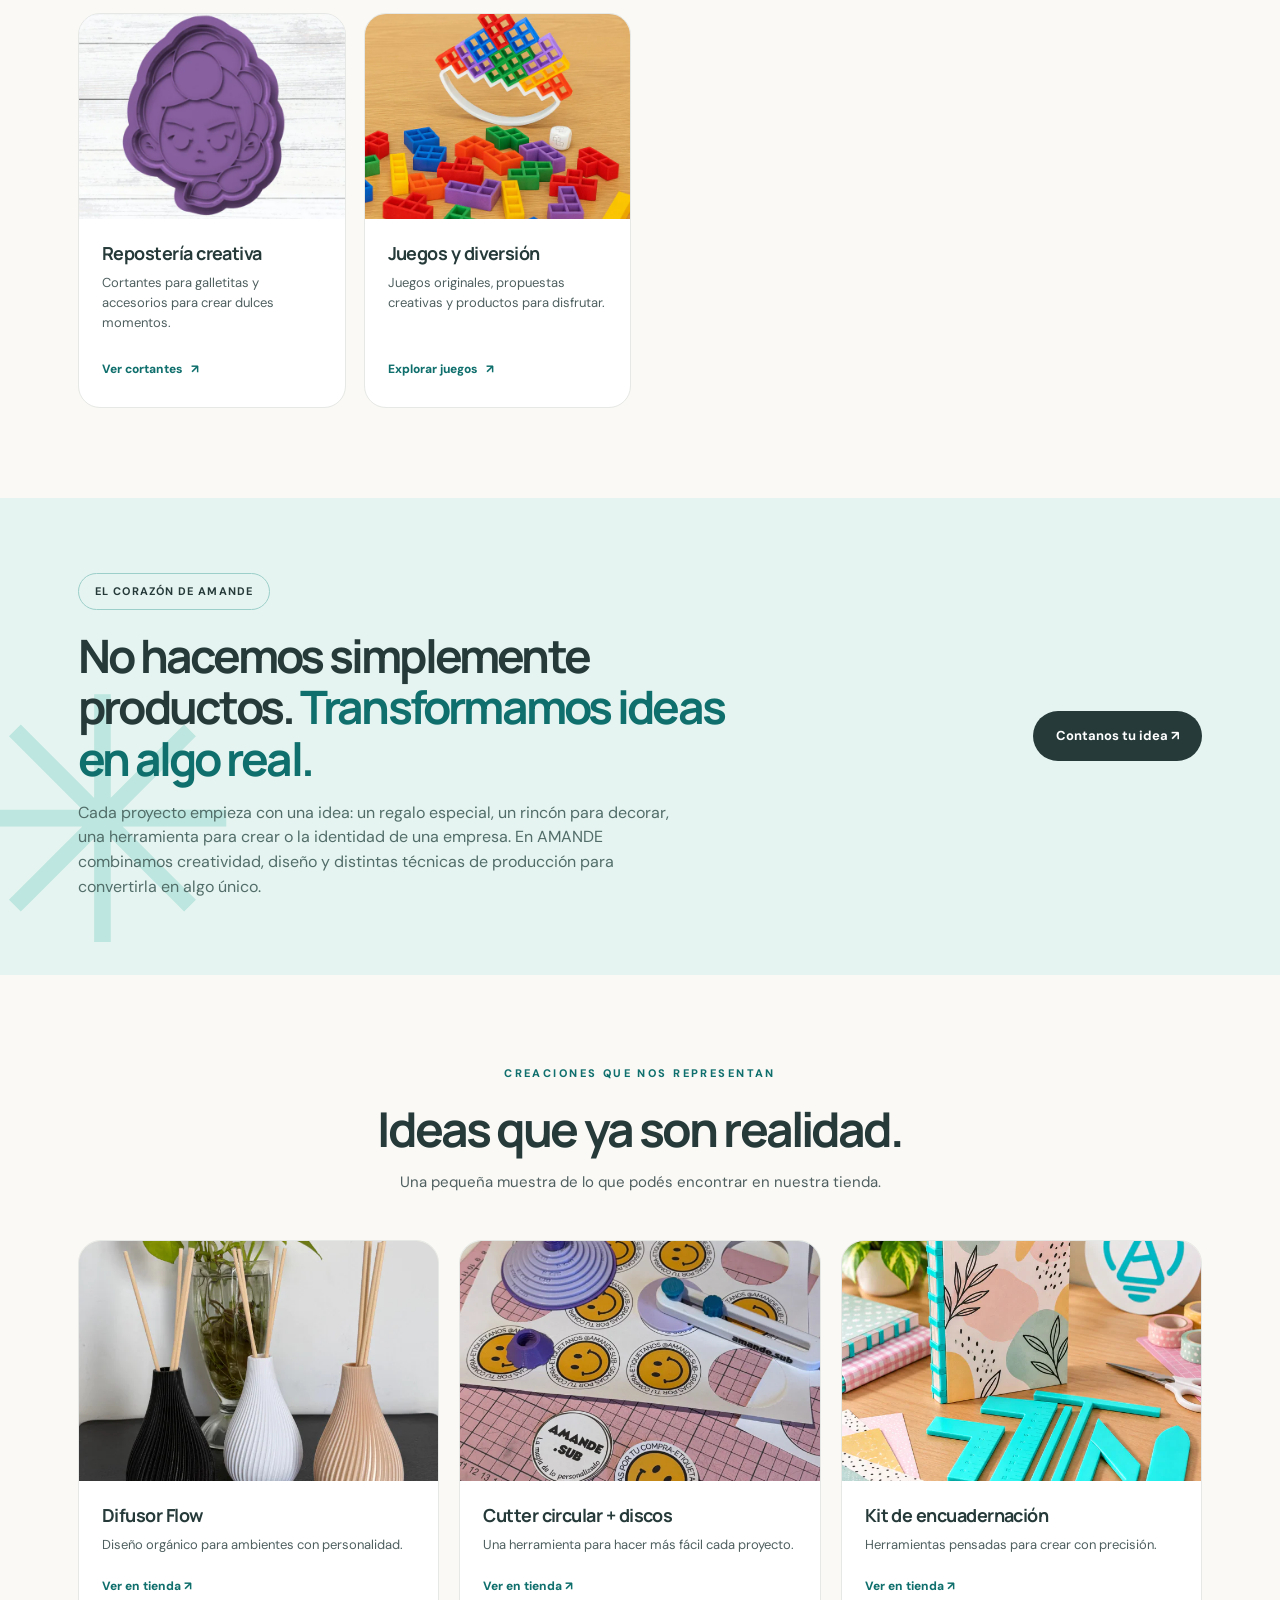
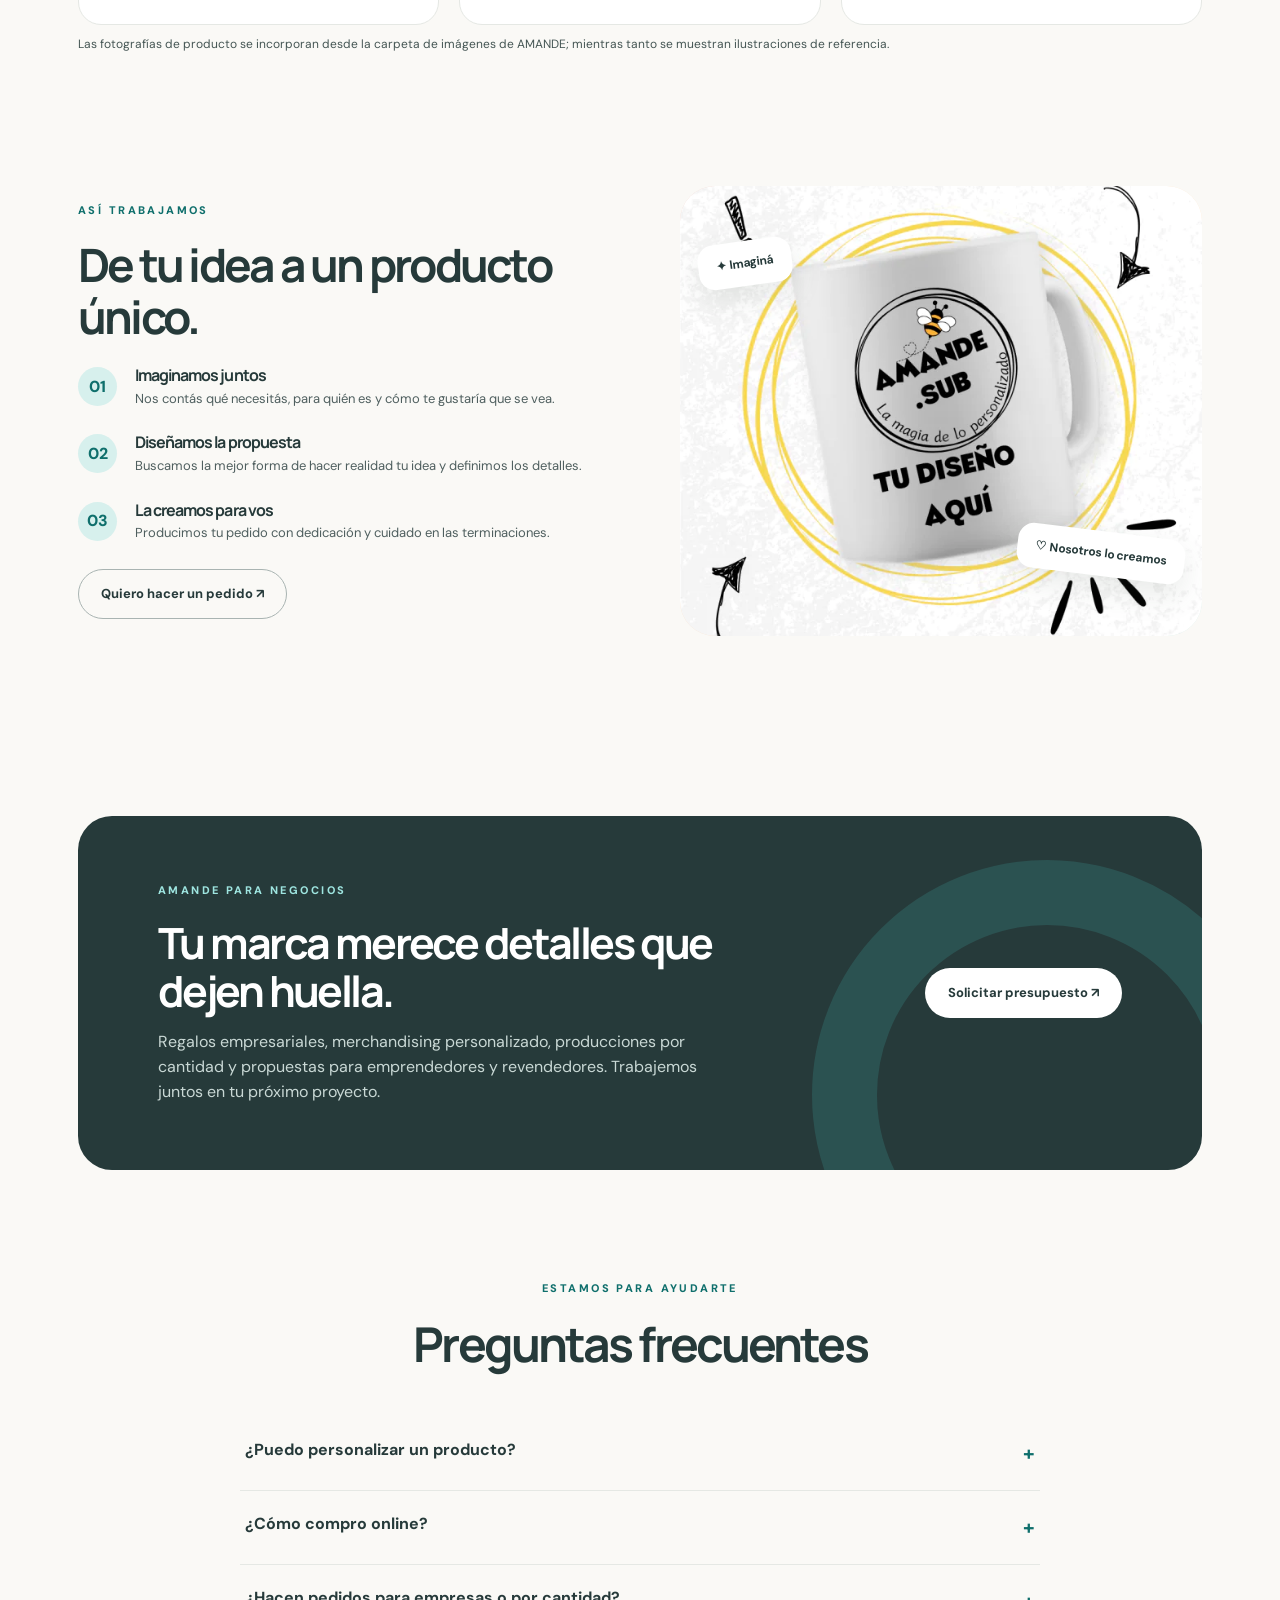
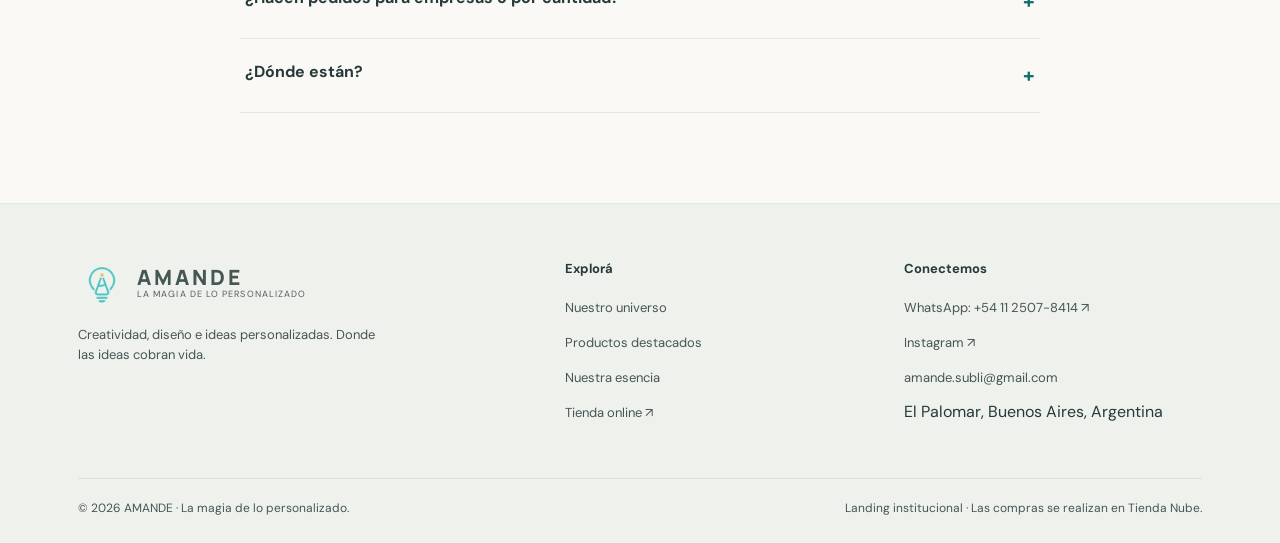
==== commit ae4a6374: "Fix floating WhatsApp button with proper logo SVG. Co-authored-by: Cursor <cursoragent@cursor.com>" ====
--- a/index.html
+++ b/index.html
@@ -41,7 +41,7 @@
 <link rel="preconnect" href="https://fonts.googleapis.com"><link rel="preconnect" href="https://fonts.gstatic.com" crossorigin>
 <link href="https://fonts.googleapis.com/css2?family=DM+Sans:wght@400;600;700&family=Manrope:wght@600;700;800&display=swap" rel="stylesheet">
 <style>
-:root{--aqua:#49C5C1;--yellow:#F7C948;--coral:#F58A8A;--cream:#FAF9F6;--ink:#263A3A;--muted:#4F5F5F;--border:#e5e8e4;--white:#fff;--link:#0F6F6C;--accent-text:#0F6F6C}*{box-sizing:border-box}html{scroll-behavior:smooth}body{margin:0;background:var(--cream);font-family:'DM Sans',Arial,sans-serif;color:var(--ink);line-height:1.55}a{text-decoration:none;color:inherit}button{font:inherit}img{max-width:100%}.container{max-width:1180px;margin:auto;padding:0 28px}.announcement{text-align:center;font-size:12px;letter-spacing:.04em;background:var(--ink);color:#fff;padding:9px}.announcement a{text-decoration:underline;text-underline-offset:3px}.navbar{position:sticky;z-index:40;top:0;background:rgba(250,249,246,.96);border-bottom:1px solid var(--border);backdrop-filter:blur(12px)}.nav-inner{height:78px;display:flex;align-items:center;justify-content:space-between;gap:20px}.brand{display:flex;align-items:center;gap:11px}.brand-mark{display:block;height:48px;width:48px;object-fit:contain;flex:0 0 auto}.brand-name{font-family:Manrope,sans-serif;font-size:21px;font-weight:800;letter-spacing:.14em;display:block;line-height:1.1}.brand-caption{font-size:9px;letter-spacing:.12em;color:var(--muted);display:block;line-height:1.2}.nav-links{display:flex;align-items:center;gap:26px;font-size:13px;font-weight:600}.nav-links a:not(.btn):hover,.footer a:hover{color:var(--link)}.btn{display:inline-flex;align-items:center;justify-content:center;gap:10px;border-radius:100px;padding:14px 22px;font-size:13px;font-weight:700;cursor:pointer;border:1px solid transparent;transition:.2s}.btn:hover{transform:translateY(-2px);box-shadow:0 8px 22px #1b52511a}.btn-dark{color:white;background:var(--ink)}.btn-aqua{background:var(--aqua);color:#123535}.btn-outline{border-color:#a9b4b2;color:var(--ink);background:transparent}.btn-light{background:white;color:var(--ink)}.mobile-toggle{display:none;border:0;background:transparent;font-size:24px;cursor:pointer}.hero{overflow:hidden;padding:84px 0 100px}.hero-grid{display:grid;grid-template-columns:1.05fr 1fr;gap:55px;align-items:center}.eyebrow{font-size:11px;font-weight:800;letter-spacing:.22em;text-transform:uppercase;color:var(--link);display:block;margin-bottom:20px}.hero h1,h2,h3,.banner h2{font-family:Manrope,sans-serif;letter-spacing:-.06em;line-height:1.12}.hero h1{font-size:clamp(36px,4.6vw,64px);margin:0 0 24px;font-weight:800}.accent{color:var(--accent-text)}.hero p{font-size:17px;color:var(--muted);max-width:490px;margin:0 0 30px}.hero-actions{display:flex;flex-wrap:wrap;gap:12px}.hero-small{display:flex;align-items:center;gap:10px;margin-top:34px;color:var(--muted);font-size:12px}.hero-small b{color:var(--ink)}.dots{display:flex}.dots i{width:25px;height:25px;border-radius:50%;margin-right:-8px;border:2px solid var(--cream)}.dots i:nth-child(1){background:var(--aqua)}.dots i:nth-child(2){background:var(--yellow)}.dots i:nth-child(3){background:var(--coral)}.visual-wrap{position:relative}.visual-wrap:after{content:'';position:absolute;width:130px;height:130px;background:var(--yellow);border-radius:50%;right:-22px;top:8%;z-index:0}.visual{position:relative;z-index:1;min-height:510px;border-radius:48% 48% 42% 42%;background:linear-gradient(135deg,#d7eeeb,#f7eedd 65%,#fce0d9);overflow:hidden}.hero-photo{position:absolute;inset:0;width:100%;height:100%;object-fit:cover;object-position:center 35%;display:block}.tag{position:absolute;z-index:4;padding:12px 16px;border-radius:15px;background:#fff;color:var(--ink);box-shadow:0 12px 26px #183e3c2e;font-size:12px;font-weight:700;white-space:nowrap;line-height:1.2;text-decoration:none}.tag.one{top:18px;right:-10px;transform:rotate(5deg)}.tag.two{top:58%;bottom:auto;left:-14px;transform:rotate(-4deg)}.section{padding:90px 0}.section-title{text-align:center;max-width:720px;margin:0 auto 46px}.section-title h2{font-size:clamp(32px,4vw,48px);margin:0 0 15px}.section-title p{margin:0;color:var(--muted);font-size:15px}.categories{display:grid;grid-template-columns:repeat(4,1fr);gap:18px}.category-card{background:#fff;border:1px solid var(--border);border-radius:22px;overflow:hidden;transition:.2s}.category-card:hover{transform:translateY(-5px);box-shadow:0 18px 42px #24383812}.category-art{height:205px;position:relative;overflow:hidden;display:grid;place-items:center}.category-art svg{width:75%;height:75%;filter:drop-shadow(7px 13px 7px #253b3822)}.bg-pink{background:#f9e8e3}.bg-beige{background:#e9e5d9}.bg-aqua{background:#e0f4f0}.bg-yellow{background:#fbf1d5}.bg-lav{background:#efebf9}.bg-blue{background:#e8f2fb}.category-body{padding:24px 23px 26px}.category-body h3{font-size:18px;margin:0 0 10px;letter-spacing:-.03em}.category-body p{font-size:13px;color:var(--muted);min-height:65px;margin:0 0 18px}.text-link{font-size:12px;font-weight:800;color:var(--link)}.text-link span{margin-left:6px}.statement{background:#e5f4f0;padding:75px 0;position:relative;overflow:hidden}.statement:before{content:'✳';position:absolute;left:-40px;bottom:-115px;font-size:340px;color:#bce6df}.statement-inner{position:relative;display:flex;align-items:center;justify-content:space-between;gap:40px}.statement h2{font-size:clamp(32px,3.6vw,47px);margin:0 0 16px;max-width:670px}.statement p{color:#526d69;max-width:600px;margin:0}.pill{display:inline-block;border:1px solid #9ccfca;border-radius:999px;padding:9px 16px;font-size:11px;font-weight:700;letter-spacing:.1em;margin-bottom:20px}.featured{display:grid;grid-template-columns:repeat(3,1fr);gap:20px}.feature{background:white;border:1px solid var(--border);border-radius:23px;overflow:hidden}.feature .category-art{height:240px}.feature .category-body p{min-height:auto}.split{display:grid;grid-template-columns:1fr 1fr;gap:80px;align-items:center}.step{display:flex;gap:18px;margin:25px 0}.number{flex:0 0 39px;width:39px;height:39px;display:grid;place-items:center;background:#d7f0ed;border-radius:100%;color:var(--link);font-weight:800}.step h3{font-size:16px;margin:0 0 4px}.step p{color:var(--muted);font-size:13px;margin:0}.how-art{border-radius:35px;min-height:450px;background:linear-gradient(135deg,#f4d6ce,#ffe8cd 58%,#d4efe9);position:relative;display:flex;align-items:center;justify-content:center;overflow:hidden}.how-art .proceso-photo{position:absolute;inset:0;width:100%;height:100%;object-fit:cover;display:block}.how-art .float{position:absolute;z-index:2;background:white;padding:13px 18px;border-radius:16px;font-size:12px;font-weight:700;box-shadow:0 12px 30px #4f5c5320}.how-art .float.a{top:55px;left:18px;transform:rotate(-8deg)}.how-art .float.b{bottom:60px;right:17px;transform:rotate(7deg)}.banner{border-radius:34px;background:var(--ink);color:white;padding:66px 80px;display:flex;align-items:center;justify-content:space-between;gap:45px;position:relative;overflow:hidden}.banner:after{content:'';position:absolute;right:-80px;bottom:-160px;width:340px;height:340px;border:65px solid #49c5c12c;border-radius:50%}.banner h2{font-size:clamp(30px,3.5vw,43px);margin:0 0 15px;max-width:630px}.banner p{color:#c9d8d5;max-width:560px;margin:0}.banner .btn{white-space:nowrap;position:relative;z-index:1}.faq{max-width:800px;margin:auto}.faq details{border-bottom:1px solid var(--border);padding:21px 5px}.faq summary{cursor:pointer;font-weight:700;list-style:none;display:flex;justify-content:space-between}.faq summary:after{content:'+';color:var(--link);font-size:20px}.faq details[open] summary:after{content:'−'}.faq p{font-size:14px;color:var(--muted);margin-bottom:0}.footer{background:#eff1ed;border-top:1px solid var(--border);padding:55px 0 25px}.footer-grid{display:grid;grid-template-columns:1.5fr 1fr 1fr;gap:40px}.footer p,.footer a{font-size:13px;color:#455654}.footer address{font-style:normal}.footer ul{list-style:none;padding:0}.footer li{margin:10px 0}.footer h4{margin:0 0 15px;font-size:13px}.copyright{border-top:1px solid #d9dfda;margin-top:38px;padding-top:20px;display:flex;justify-content:space-between;gap:12px;font-size:12px;color:#455654}.whatsapp{position:fixed;right:20px;bottom:22px;z-index:50;background:#22c55e;color:#fff;display:flex;align-items:center;justify-content:center;width:54px;height:54px;border-radius:50%;box-shadow:0 10px 25px #1b7b4038;font-weight:800;font-size:19px}.note{font-size:12px;color:#455654;margin-top:10px}@media(max-width:900px){.nav-links{gap:14px}.nav-links a:not(.btn){display:none}.hero-grid{gap:20px}.visual{min-height:420px}.tag.one{right:-6px}.tag.two{left:-8px}.categories{grid-template-columns:repeat(2,1fr)}.featured{grid-template-columns:repeat(3,1fr)}.split{gap:36px}}@media(max-width:650px){.container{padding:0 20px}.announcement{font-size:10px}.nav-inner{height:67px}.brand-mark{height:40px;width:40px}.brand-name{font-size:18px}.nav-links{display:none;position:absolute;left:0;right:0;top:66px;padding:20px;background:var(--cream);border-bottom:1px solid var(--border);flex-direction:column;align-items:stretch}.nav-links.open{display:flex}.nav-links a:not(.btn){display:block}.mobile-toggle{display:block}.hero{padding:55px 0 65px}.hero-grid,.split{grid-template-columns:1fr}.hero h1{font-size:46px}.hero p{font-size:15px}.visual-wrap{margin:20px 10px 0}.visual{min-height:360px}.tag.one{top:10px;right:-4px}.tag.two{top:54%;left:-6px}.section{padding:62px 0}.section-title{margin-bottom:30px}.section-title h2{font-size:34px}.categories,.featured{grid-template-columns:1fr 1fr;gap:12px}.category-art{height:145px}.category-body{padding:18px 14px}.category-body h3{font-size:15px}.category-body p{font-size:12px;min-height:105px}.feature .category-art{height:150px}.featured .feature:last-child{grid-column:1/-1}.statement-inner{display:block}.statement{padding:58px 0}.how-art{min-height:300px;order:-1}.banner{padding:40px 26px;display:block}.banner .btn{margin-top:22px}.footer-grid{grid-template-columns:1fr 1fr;gap:20px}.footer-grid>div:first-child{grid-column:1/-1}.copyright{flex-direction:column}.whatsapp{width:48px;height:48px}.step{margin:18px 0}}@media(max-width:380px){.categories{grid-template-columns:1fr}.category-body p{min-height:0}.featured{grid-template-columns:1fr}.featured .feature:last-child{grid-column:auto}}
+:root{--aqua:#49C5C1;--yellow:#F7C948;--coral:#F58A8A;--cream:#FAF9F6;--ink:#263A3A;--muted:#4F5F5F;--border:#e5e8e4;--white:#fff;--link:#0F6F6C;--accent-text:#0F6F6C}*{box-sizing:border-box}html{scroll-behavior:smooth}body{margin:0;background:var(--cream);font-family:'DM Sans',Arial,sans-serif;color:var(--ink);line-height:1.55}a{text-decoration:none;color:inherit}button{font:inherit}img{max-width:100%}.container{max-width:1180px;margin:auto;padding:0 28px}.announcement{text-align:center;font-size:12px;letter-spacing:.04em;background:var(--ink);color:#fff;padding:9px}.announcement a{text-decoration:underline;text-underline-offset:3px}.navbar{position:sticky;z-index:40;top:0;background:rgba(250,249,246,.96);border-bottom:1px solid var(--border);backdrop-filter:blur(12px)}.nav-inner{height:78px;display:flex;align-items:center;justify-content:space-between;gap:20px}.brand{display:flex;align-items:center;gap:11px}.brand-mark{display:block;height:48px;width:48px;object-fit:contain;flex:0 0 auto}.brand-name{font-family:Manrope,sans-serif;font-size:21px;font-weight:800;letter-spacing:.14em;display:block;line-height:1.1}.brand-caption{font-size:9px;letter-spacing:.12em;color:var(--muted);display:block;line-height:1.2}.nav-links{display:flex;align-items:center;gap:26px;font-size:13px;font-weight:600}.nav-links a:not(.btn):hover,.footer a:hover{color:var(--link)}.btn{display:inline-flex;align-items:center;justify-content:center;gap:10px;border-radius:100px;padding:14px 22px;font-size:13px;font-weight:700;cursor:pointer;border:1px solid transparent;transition:.2s}.btn:hover{transform:translateY(-2px);box-shadow:0 8px 22px #1b52511a}.btn-dark{color:white;background:var(--ink)}.btn-aqua{background:var(--aqua);color:#123535}.btn-outline{border-color:#a9b4b2;color:var(--ink);background:transparent}.btn-light{background:white;color:var(--ink)}.mobile-toggle{display:none;border:0;background:transparent;font-size:24px;cursor:pointer}.hero{overflow:hidden;padding:84px 0 100px}.hero-grid{display:grid;grid-template-columns:1.05fr 1fr;gap:55px;align-items:center}.eyebrow{font-size:11px;font-weight:800;letter-spacing:.22em;text-transform:uppercase;color:var(--link);display:block;margin-bottom:20px}.hero h1,h2,h3,.banner h2{font-family:Manrope,sans-serif;letter-spacing:-.06em;line-height:1.12}.hero h1{font-size:clamp(36px,4.6vw,64px);margin:0 0 24px;font-weight:800}.accent{color:var(--accent-text)}.hero p{font-size:17px;color:var(--muted);max-width:490px;margin:0 0 30px}.hero-actions{display:flex;flex-wrap:wrap;gap:12px}.hero-small{display:flex;align-items:center;gap:10px;margin-top:34px;color:var(--muted);font-size:12px}.hero-small b{color:var(--ink)}.dots{display:flex}.dots i{width:25px;height:25px;border-radius:50%;margin-right:-8px;border:2px solid var(--cream)}.dots i:nth-child(1){background:var(--aqua)}.dots i:nth-child(2){background:var(--yellow)}.dots i:nth-child(3){background:var(--coral)}.visual-wrap{position:relative}.visual-wrap:after{content:'';position:absolute;width:130px;height:130px;background:var(--yellow);border-radius:50%;right:-22px;top:8%;z-index:0}.visual{position:relative;z-index:1;min-height:510px;border-radius:48% 48% 42% 42%;background:linear-gradient(135deg,#d7eeeb,#f7eedd 65%,#fce0d9);overflow:hidden}.hero-photo{position:absolute;inset:0;width:100%;height:100%;object-fit:cover;object-position:center 35%;display:block}.tag{position:absolute;z-index:4;padding:12px 16px;border-radius:15px;background:#fff;color:var(--ink);box-shadow:0 12px 26px #183e3c2e;font-size:12px;font-weight:700;white-space:nowrap;line-height:1.2;text-decoration:none}.tag.one{top:18px;right:-10px;transform:rotate(5deg)}.tag.two{top:58%;bottom:auto;left:-14px;transform:rotate(-4deg)}.section{padding:90px 0}.section-title{text-align:center;max-width:720px;margin:0 auto 46px}.section-title h2{font-size:clamp(32px,4vw,48px);margin:0 0 15px}.section-title p{margin:0;color:var(--muted);font-size:15px}.categories{display:grid;grid-template-columns:repeat(4,1fr);gap:18px}.category-card{background:#fff;border:1px solid var(--border);border-radius:22px;overflow:hidden;transition:.2s}.category-card:hover{transform:translateY(-5px);box-shadow:0 18px 42px #24383812}.category-art{height:205px;position:relative;overflow:hidden;display:grid;place-items:center}.category-art svg{width:75%;height:75%;filter:drop-shadow(7px 13px 7px #253b3822)}.bg-pink{background:#f9e8e3}.bg-beige{background:#e9e5d9}.bg-aqua{background:#e0f4f0}.bg-yellow{background:#fbf1d5}.bg-lav{background:#efebf9}.bg-blue{background:#e8f2fb}.category-body{padding:24px 23px 26px}.category-body h3{font-size:18px;margin:0 0 10px;letter-spacing:-.03em}.category-body p{font-size:13px;color:var(--muted);min-height:65px;margin:0 0 18px}.text-link{font-size:12px;font-weight:800;color:var(--link)}.text-link span{margin-left:6px}.statement{background:#e5f4f0;padding:75px 0;position:relative;overflow:hidden}.statement:before{content:'✳';position:absolute;left:-40px;bottom:-115px;font-size:340px;color:#bce6df}.statement-inner{position:relative;display:flex;align-items:center;justify-content:space-between;gap:40px}.statement h2{font-size:clamp(32px,3.6vw,47px);margin:0 0 16px;max-width:670px}.statement p{color:#526d69;max-width:600px;margin:0}.pill{display:inline-block;border:1px solid #9ccfca;border-radius:999px;padding:9px 16px;font-size:11px;font-weight:700;letter-spacing:.1em;margin-bottom:20px}.featured{display:grid;grid-template-columns:repeat(3,1fr);gap:20px}.feature{background:white;border:1px solid var(--border);border-radius:23px;overflow:hidden}.feature .category-art{height:240px}.feature .category-body p{min-height:auto}.split{display:grid;grid-template-columns:1fr 1fr;gap:80px;align-items:center}.step{display:flex;gap:18px;margin:25px 0}.number{flex:0 0 39px;width:39px;height:39px;display:grid;place-items:center;background:#d7f0ed;border-radius:100%;color:var(--link);font-weight:800}.step h3{font-size:16px;margin:0 0 4px}.step p{color:var(--muted);font-size:13px;margin:0}.how-art{border-radius:35px;min-height:450px;background:linear-gradient(135deg,#f4d6ce,#ffe8cd 58%,#d4efe9);position:relative;display:flex;align-items:center;justify-content:center;overflow:hidden}.how-art .proceso-photo{position:absolute;inset:0;width:100%;height:100%;object-fit:cover;display:block}.how-art .float{position:absolute;z-index:2;background:white;padding:13px 18px;border-radius:16px;font-size:12px;font-weight:700;box-shadow:0 12px 30px #4f5c5320}.how-art .float.a{top:55px;left:18px;transform:rotate(-8deg)}.how-art .float.b{bottom:60px;right:17px;transform:rotate(7deg)}.banner{border-radius:34px;background:var(--ink);color:white;padding:66px 80px;display:flex;align-items:center;justify-content:space-between;gap:45px;position:relative;overflow:hidden}.banner:after{content:'';position:absolute;right:-80px;bottom:-160px;width:340px;height:340px;border:65px solid #49c5c12c;border-radius:50%}.banner h2{font-size:clamp(30px,3.5vw,43px);margin:0 0 15px;max-width:630px}.banner p{color:#c9d8d5;max-width:560px;margin:0}.banner .btn{white-space:nowrap;position:relative;z-index:1}.faq{max-width:800px;margin:auto}.faq details{border-bottom:1px solid var(--border);padding:21px 5px}.faq summary{cursor:pointer;font-weight:700;list-style:none;display:flex;justify-content:space-between}.faq summary:after{content:'+';color:var(--link);font-size:20px}.faq details[open] summary:after{content:'−'}.faq p{font-size:14px;color:var(--muted);margin-bottom:0}.footer{background:#eff1ed;border-top:1px solid var(--border);padding:55px 0 25px}.footer-grid{display:grid;grid-template-columns:1.5fr 1fr 1fr;gap:40px}.footer p,.footer a{font-size:13px;color:#455654}.footer address{font-style:normal}.footer ul{list-style:none;padding:0}.footer li{margin:10px 0}.footer h4{margin:0 0 15px;font-size:13px}.copyright{border-top:1px solid #d9dfda;margin-top:38px;padding-top:20px;display:flex;justify-content:space-between;gap:12px;font-size:12px;color:#455654}.whatsapp{position:fixed;right:20px;bottom:22px;z-index:50;background:#22c55e;color:#fff;display:flex;align-items:center;justify-content:center;width:54px;height:54px;border-radius:50%;box-shadow:0 10px 25px #1b7b4038}.whatsapp svg{display:block;flex-shrink:0}.note{font-size:12px;color:#455654;margin-top:10px}@media(max-width:900px){.nav-links{gap:14px}.nav-links a:not(.btn){display:none}.hero-grid{gap:20px}.visual{min-height:420px}.tag.one{right:-6px}.tag.two{left:-8px}.categories{grid-template-columns:repeat(2,1fr)}.featured{grid-template-columns:repeat(3,1fr)}.split{gap:36px}}@media(max-width:650px){.container{padding:0 20px}.announcement{font-size:10px}.nav-inner{height:67px}.brand-mark{height:40px;width:40px}.brand-name{font-size:18px}.nav-links{display:none;position:absolute;left:0;right:0;top:66px;padding:20px;background:var(--cream);border-bottom:1px solid var(--border);flex-direction:column;align-items:stretch}.nav-links.open{display:flex}.nav-links a:not(.btn){display:block}.mobile-toggle{display:block}.hero{padding:55px 0 65px}.hero-grid,.split{grid-template-columns:1fr}.hero h1{font-size:46px}.hero p{font-size:15px}.visual-wrap{margin:20px 10px 0}.visual{min-height:360px}.tag.one{top:10px;right:-4px}.tag.two{top:54%;left:-6px}.section{padding:62px 0}.section-title{margin-bottom:30px}.section-title h2{font-size:34px}.categories,.featured{grid-template-columns:1fr 1fr;gap:12px}.category-art{height:145px}.category-body{padding:18px 14px}.category-body h3{font-size:15px}.category-body p{font-size:12px;min-height:105px}.feature .category-art{height:150px}.featured .feature:last-child{grid-column:1/-1}.statement-inner{display:block}.statement{padding:58px 0}.how-art{min-height:300px;order:-1}.banner{padding:40px 26px;display:block}.banner .btn{margin-top:22px}.footer-grid{grid-template-columns:1fr 1fr;gap:20px}.footer-grid>div:first-child{grid-column:1/-1}.copyright{flex-direction:column}.whatsapp{width:48px;height:48px}.step{margin:18px 0}}@media(max-width:380px){.categories{grid-template-columns:1fr}.category-body p{min-height:0}.featured{grid-template-columns:1fr}.featured .feature:last-child{grid-column:auto}}
 
 /* Ajustes de publicación */
 :focus-visible{outline:3px solid #127e7a;outline-offset:4px}
@@ -79,6 +79,6 @@
 <section class="section" style="padding-top:20px" id="preguntas"><div class="container"><div class="section-title"><span class="eyebrow">Estamos para ayudarte</span><h2>Preguntas frecuentes</h2></div><div class="faq"><details><summary>¿Puedo personalizar un producto?</summary><p>¡Sí! Trabajamos con distintos productos y técnicas de personalización. Escribinos por WhatsApp con tu idea y vemos las opciones disponibles.</p></details><details><summary>¿Cómo compro online?</summary><p>Podés explorar productos y completar tu compra directamente en nuestra <a class="text-link" href="https://shop.amandesub.com.ar/" target="_blank" rel="noopener">Tienda Nube ↗</a>. Allí vas a encontrar los precios y las condiciones vigentes.</p></details><details><summary>¿Hacen pedidos para empresas o por cantidad?</summary><p>Sí. Consultanos por merchandising, regalos corporativos, souvenirs, producción mayorista y pedidos por volumen para revendedores.</p></details><details><summary>¿Dónde están?</summary><p>Trabajamos desde El Palomar, Buenos Aires, Argentina. Las opciones de entrega y envío se coordinan según el pedido y las condiciones de la tienda.</p></details></div></div></section>
 </main>
 <footer class="footer"><div class="container"><div class="footer-grid"><div><a class="brand" href="#inicio" aria-label="AMANDE inicio"><img class="brand-mark" src="assets/isologo.webp" width="48" height="48" alt="AMANDE"><span><span class="brand-name">AMANDE</span><span class="brand-caption">LA MAGIA DE LO PERSONALIZADO</span></span></a><p style="max-width:300px;margin-top:18px">Creatividad, diseño e ideas personalizadas. Donde las ideas cobran vida.</p></div><div><h4>Explorá</h4><ul><li><a href="#universo">Nuestro universo</a></li><li><a href="#destacados">Productos destacados</a></li><li><a href="#nosotros">Nuestra esencia</a></li><li><a href="https://shop.amandesub.com.ar/" target="_blank" rel="noopener">Tienda online ↗</a></li></ul></div><div><h4>Conectemos</h4><address><ul><li><a href="https://wa.me/541125078414" target="_blank" rel="noopener">WhatsApp: +54 11 2507-8414 ↗</a></li><li><a href="https://www.instagram.com/amande.sub/" target="_blank" rel="noopener">Instagram ↗</a></li><li><a href="mailto:amande.subli@gmail.com">amande.subli@gmail.com</a></li><li>El Palomar, Buenos Aires, Argentina</li></ul></address></div></div><div class="copyright"><span>© 2026 AMANDE · La magia de lo personalizado.</span><span>Landing institucional · Las compras se realizan en Tienda Nube.</span></div></div></footer>
-<a class="whatsapp" href="https://wa.me/541125078414?text=Hola%20AMANDE%2C%20vengo%20de%20su%20web%20y%20quiero%20hacer%20una%20consulta" aria-label="Contactar por WhatsApp" target="_blank" rel="noopener">✆</a>
+<a class="whatsapp" href="https://wa.me/541125078414?text=Hola%20AMANDE%2C%20vengo%20de%20su%20web%20y%20quiero%20hacer%20una%20consulta" aria-label="Contactar por WhatsApp" target="_blank" rel="noopener"><svg aria-hidden="true" width="28" height="28" viewBox="0 0 24 24" fill="currentColor"><path d="M17.472 14.382c-.297-.149-1.758-.867-2.03-.967-.273-.099-.471-.148-.67.15-.197.297-.767.966-.94 1.164-.173.199-.347.223-.644.075-.297-.15-1.255-.463-2.39-1.475-.883-.788-1.48-1.761-1.653-2.059-.173-.297-.018-.458.13-.606.134-.133.298-.347.446-.52.149-.174.198-.298.298-.497.099-.198.05-.371-.025-.52-.075-.149-.669-1.612-.916-2.207-.242-.579-.487-.5-.669-.51-.173-.008-.371-.01-.57-.01-.198 0-.52.074-.792.372-.272.297-1.04 1.016-1.04 2.479 0 1.462 1.065 2.875 1.213 3.074.149.198 2.096 3.2 5.077 4.487.709.306 1.262.489 1.694.625.712.227 1.36.195 1.871.118.571-.085 1.758-.719 2.006-1.413.248-.694.248-1.289.173-1.413-.074-.124-.272-.198-.57-.347m-5.421 7.403h-.004a9.87 9.87 0 0 1-5.031-1.378l-.361-.214-1.24.341a.5.5 0 0 1-.586-.26.5.5 0 0 1-.053-.168l.337-1.96-.215-.35a9.86 9.86 0 0 1-1.51-5.26c.001-5.45 4.436-9.884 9.888-9.884 2.64 0 5.122 1.03 6.988 2.898a9.825 9.825 0 0 1 2.893 6.994c-.003 5.45-4.435 9.884-9.885 9.884m8.413-18.297A11.815 11.815 0 0 0 12.05 0C5.495 0 .16 5.335.157 11.892c0 2.096.547 4.142 1.588 5.945L.057 24l6.305-1.654a11.882 11.882 0 0 0 5.683 1.448h.005c6.554 0 11.89-5.335 11.893-11.893a11.821 11.821 0 0 0-3.48-8.413"/></svg></a>
 <script>const b=document.getElementById('menuBtn'),n=document.getElementById('navlinks');b.addEventListener('click',()=>{let o=n.classList.toggle('open');b.setAttribute('aria-expanded',String(o));b.setAttribute('aria-label',o?'Cerrar menú':'Abrir menú');b.textContent=o?'✕':'☰'});n.querySelectorAll('a').forEach(a=>a.addEventListener('click',()=>{n.classList.remove('open');b.setAttribute('aria-expanded','false');b.setAttribute('aria-label','Abrir menú');b.textContent='☰'}));</script>
 </body></html>
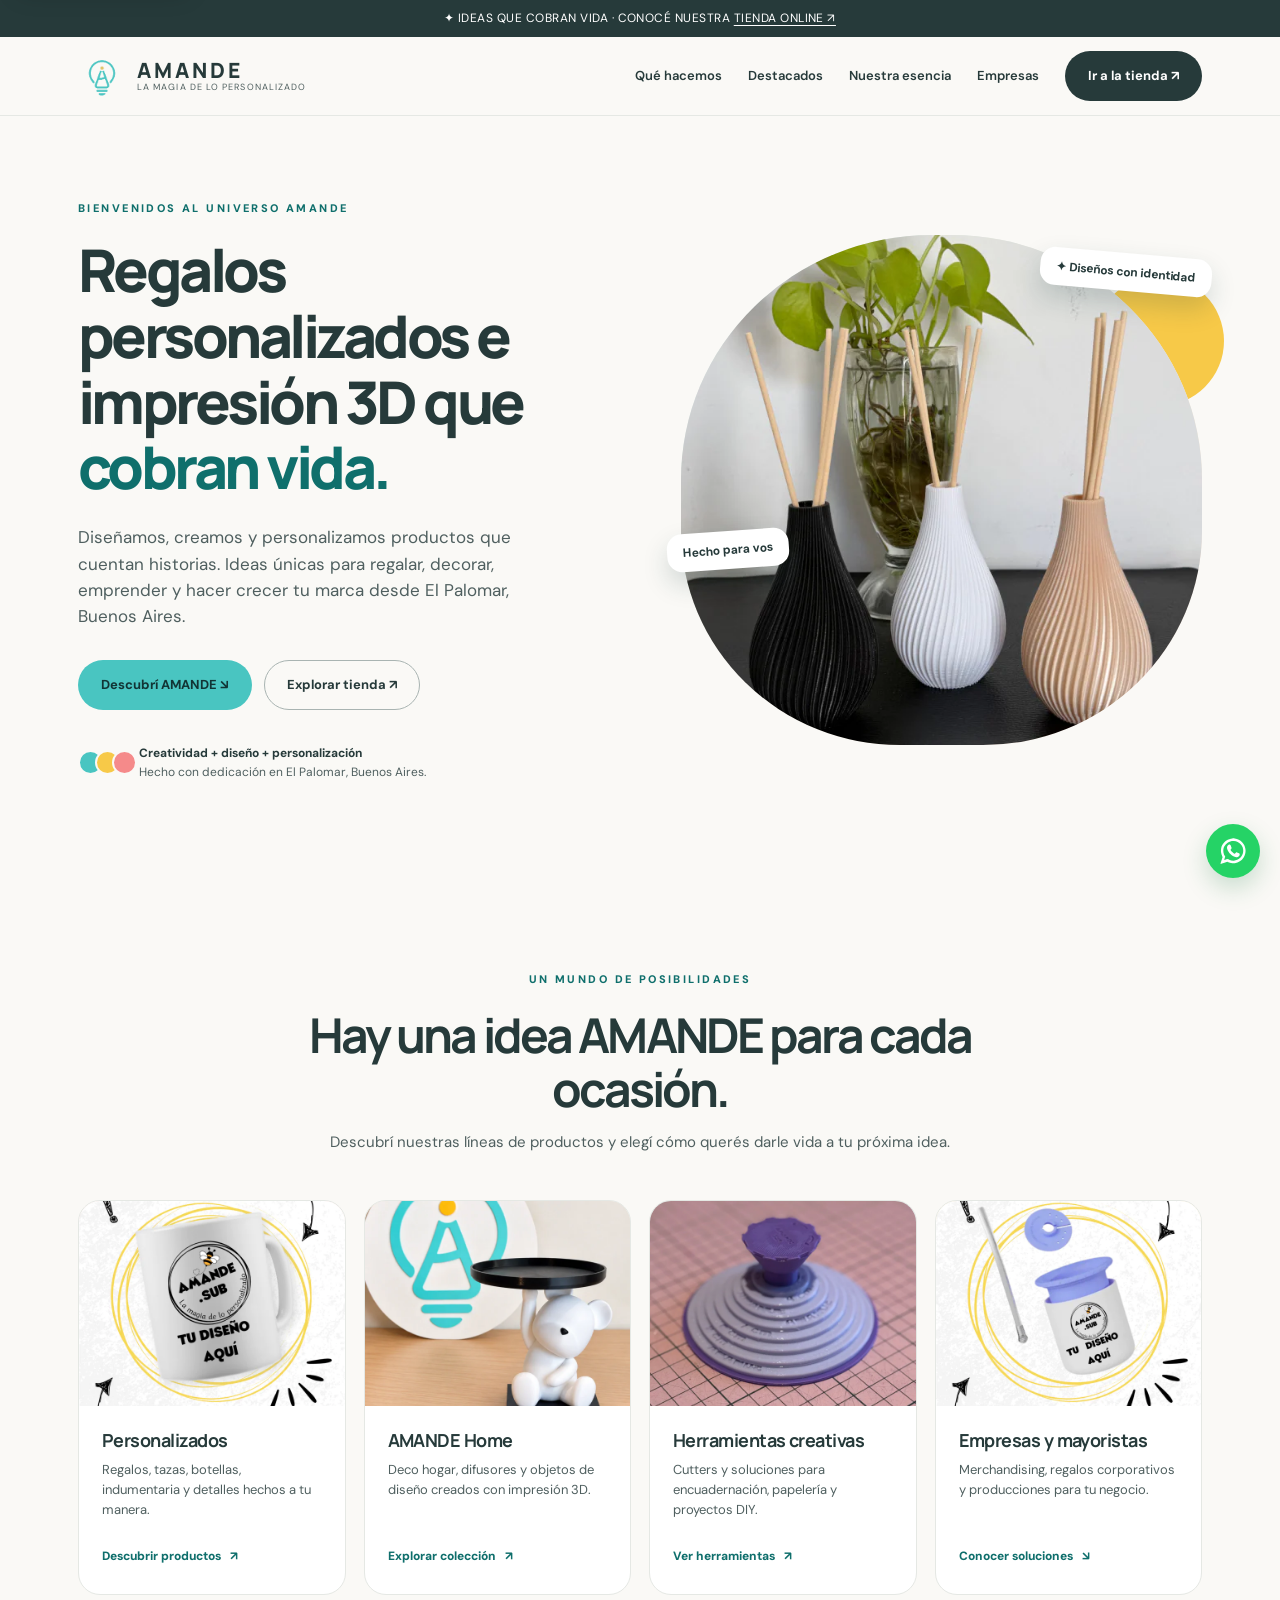
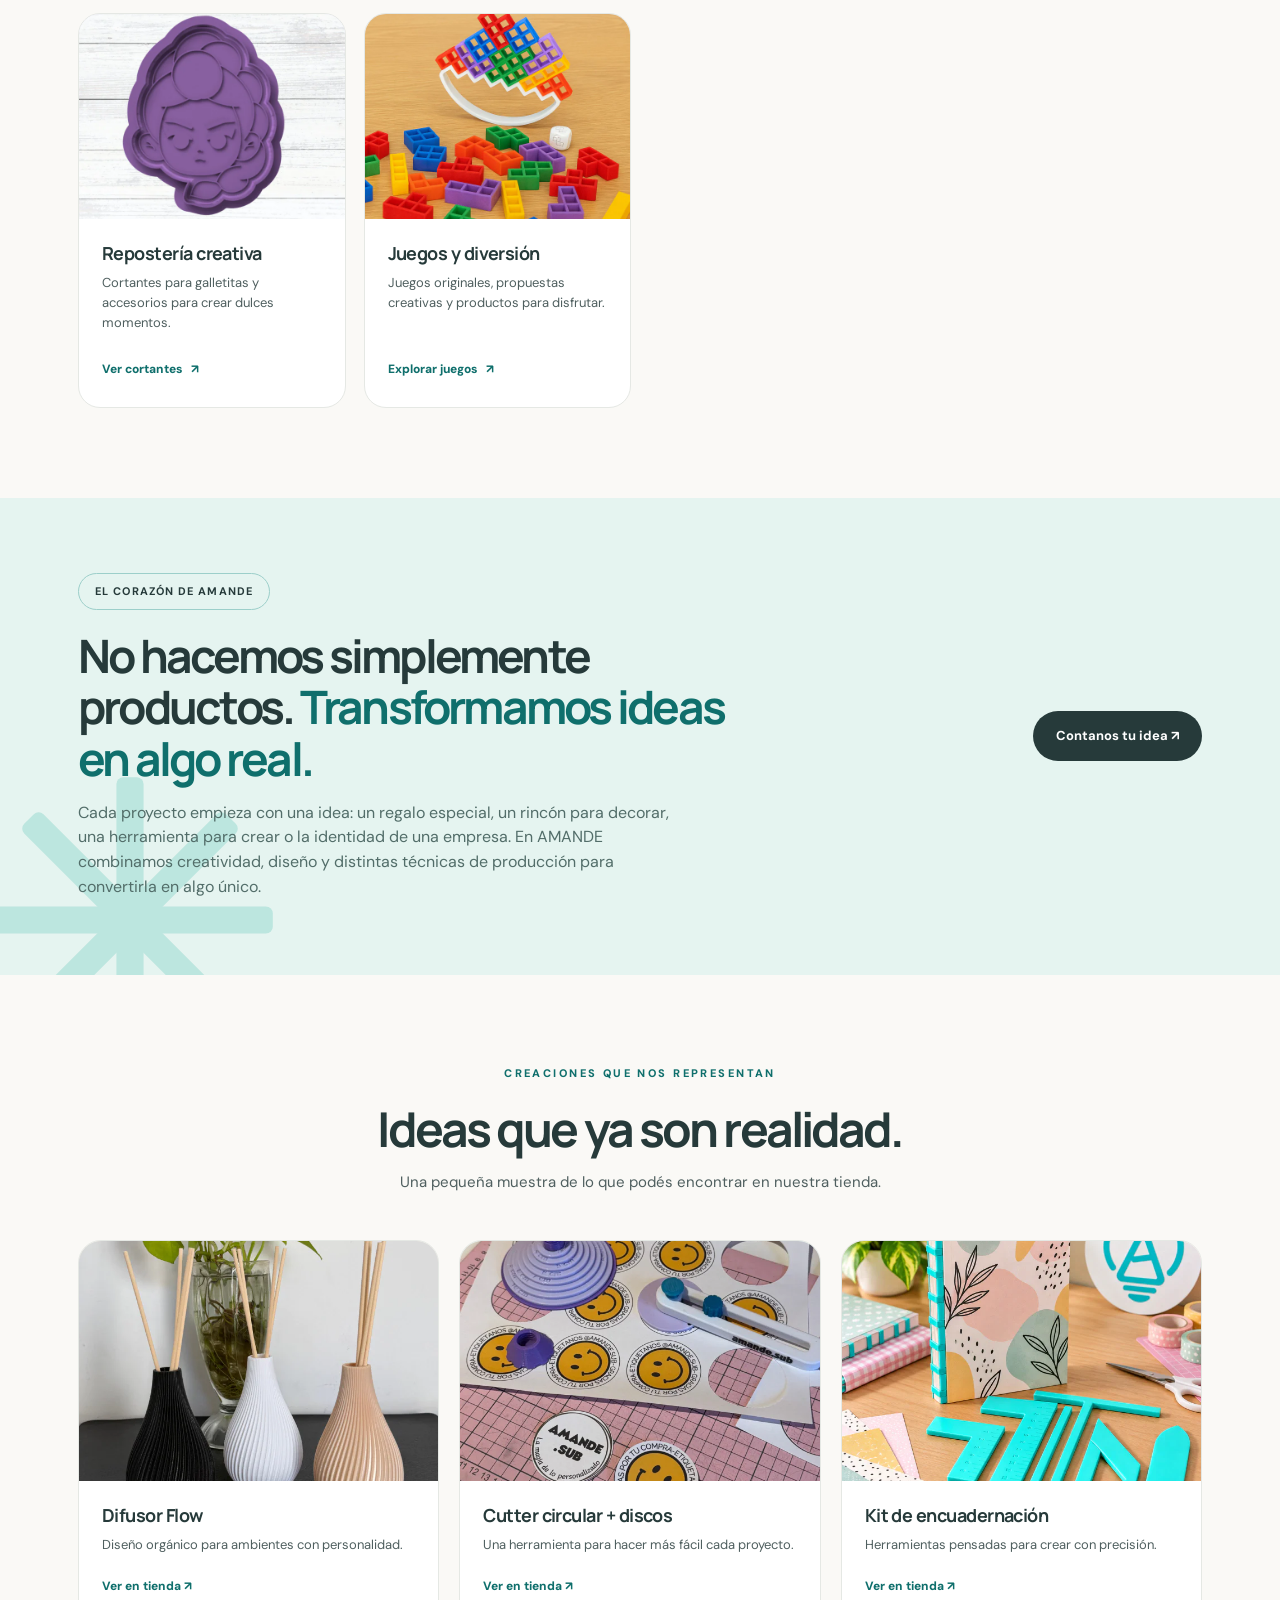
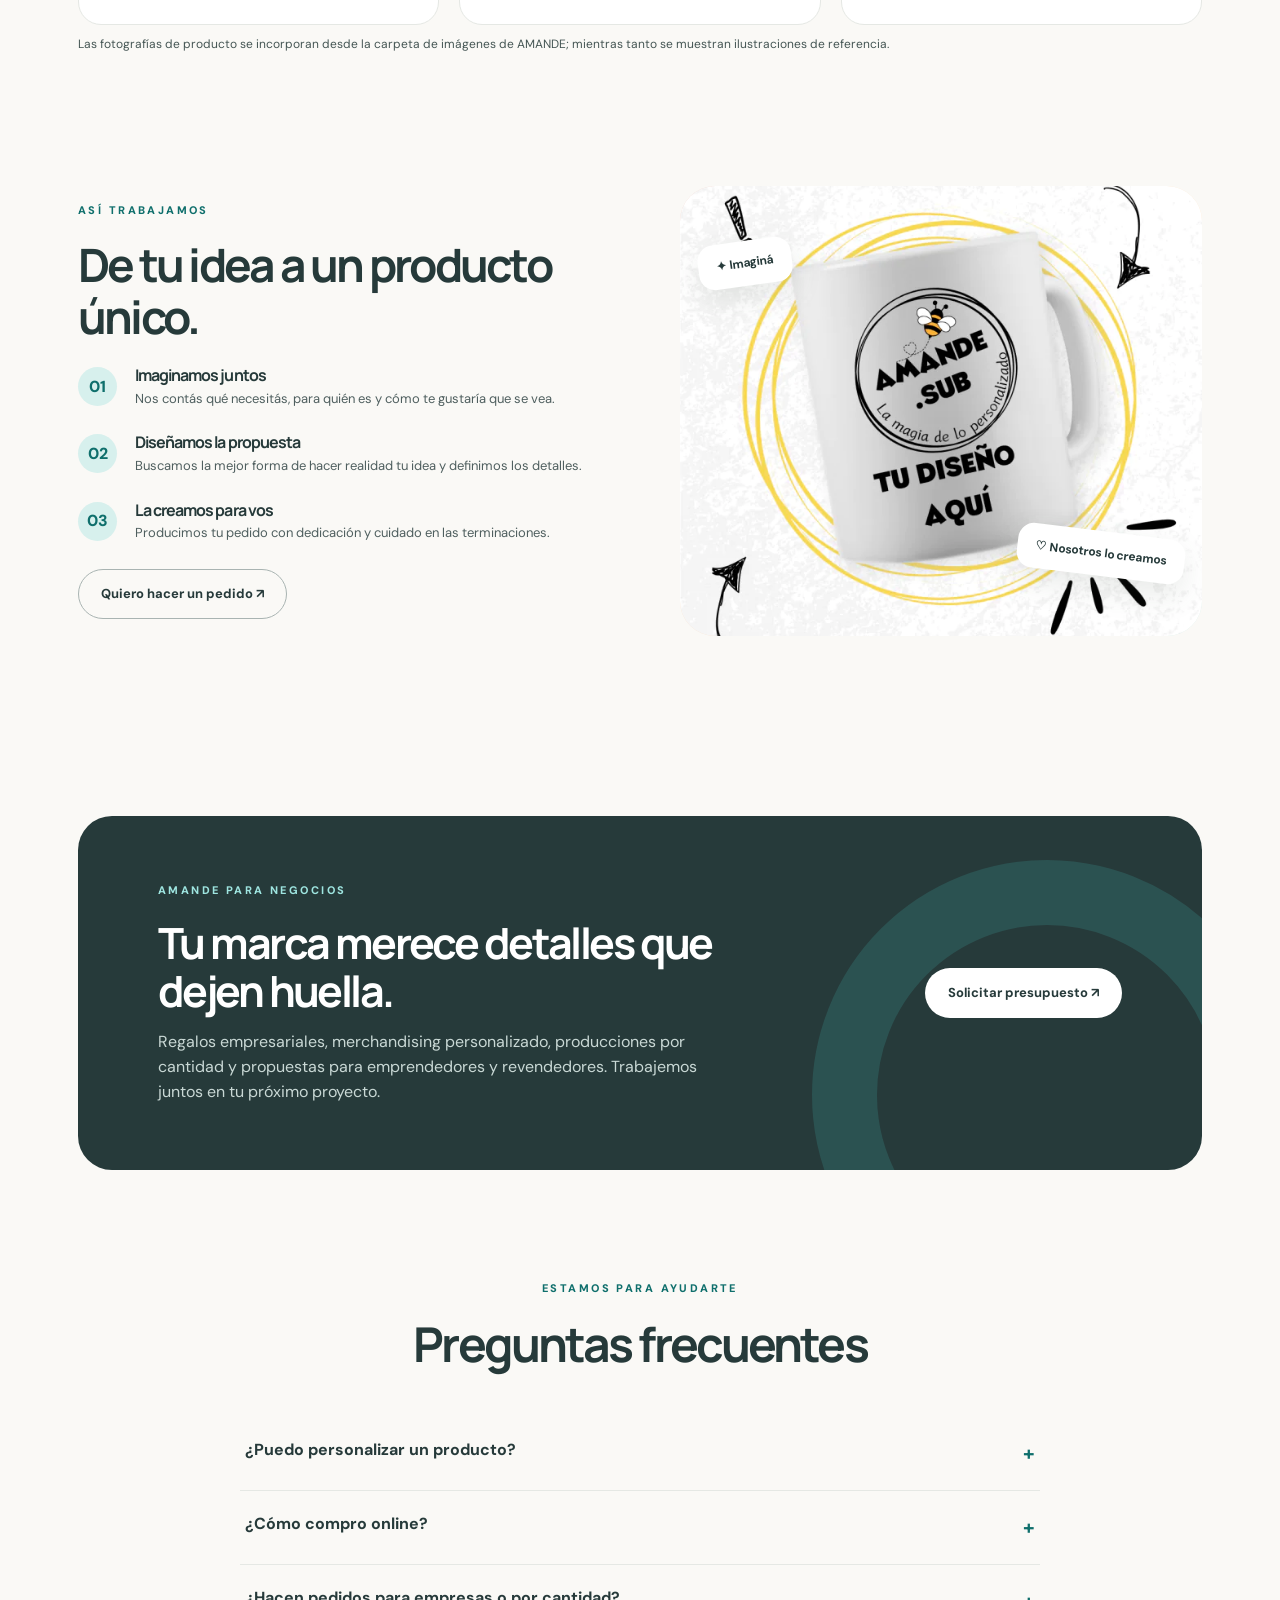
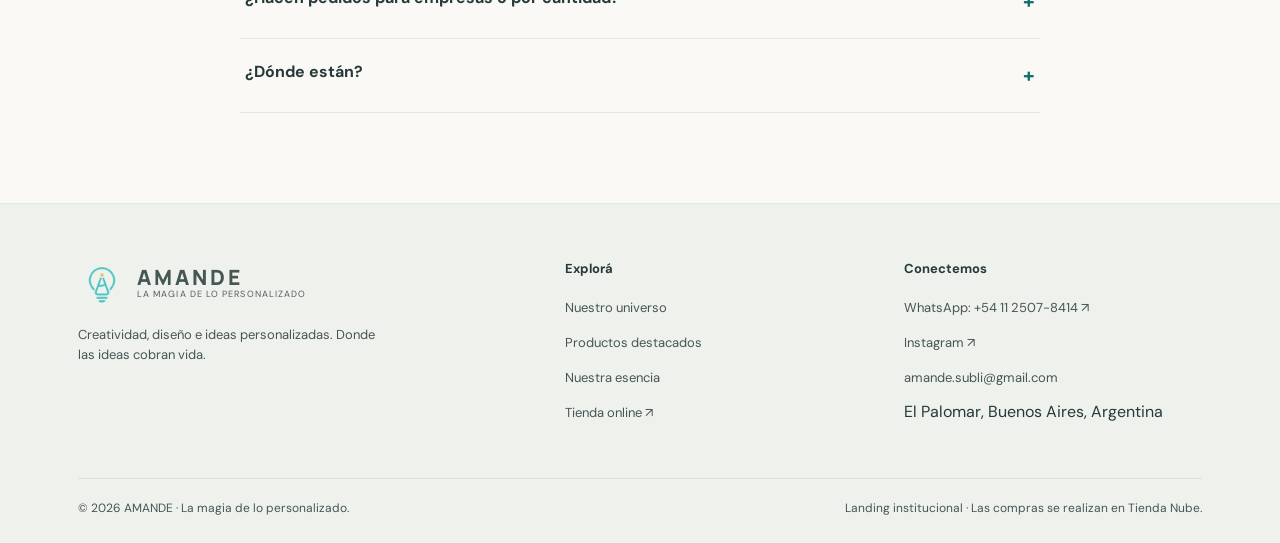
==== commit 9b08f59c: "Fix iOS Corazón decoration and WhatsApp floating icon. Co-authored-by: Cursor <cursoragent@cursor.co" ====
--- a/index.html
+++ b/index.html
@@ -41,7 +41,7 @@
 <link rel="preconnect" href="https://fonts.googleapis.com"><link rel="preconnect" href="https://fonts.gstatic.com" crossorigin>
 <link href="https://fonts.googleapis.com/css2?family=DM+Sans:wght@400;600;700&family=Manrope:wght@600;700;800&display=swap" rel="stylesheet">
 <style>
-:root{--aqua:#49C5C1;--yellow:#F7C948;--coral:#F58A8A;--cream:#FAF9F6;--ink:#263A3A;--muted:#4F5F5F;--border:#e5e8e4;--white:#fff;--link:#0F6F6C;--accent-text:#0F6F6C}*{box-sizing:border-box}html{scroll-behavior:smooth}body{margin:0;background:var(--cream);font-family:'DM Sans',Arial,sans-serif;color:var(--ink);line-height:1.55}a{text-decoration:none;color:inherit}button{font:inherit}img{max-width:100%}.container{max-width:1180px;margin:auto;padding:0 28px}.announcement{text-align:center;font-size:12px;letter-spacing:.04em;background:var(--ink);color:#fff;padding:9px}.announcement a{text-decoration:underline;text-underline-offset:3px}.navbar{position:sticky;z-index:40;top:0;background:rgba(250,249,246,.96);border-bottom:1px solid var(--border);backdrop-filter:blur(12px)}.nav-inner{height:78px;display:flex;align-items:center;justify-content:space-between;gap:20px}.brand{display:flex;align-items:center;gap:11px}.brand-mark{display:block;height:48px;width:48px;object-fit:contain;flex:0 0 auto}.brand-name{font-family:Manrope,sans-serif;font-size:21px;font-weight:800;letter-spacing:.14em;display:block;line-height:1.1}.brand-caption{font-size:9px;letter-spacing:.12em;color:var(--muted);display:block;line-height:1.2}.nav-links{display:flex;align-items:center;gap:26px;font-size:13px;font-weight:600}.nav-links a:not(.btn):hover,.footer a:hover{color:var(--link)}.btn{display:inline-flex;align-items:center;justify-content:center;gap:10px;border-radius:100px;padding:14px 22px;font-size:13px;font-weight:700;cursor:pointer;border:1px solid transparent;transition:.2s}.btn:hover{transform:translateY(-2px);box-shadow:0 8px 22px #1b52511a}.btn-dark{color:white;background:var(--ink)}.btn-aqua{background:var(--aqua);color:#123535}.btn-outline{border-color:#a9b4b2;color:var(--ink);background:transparent}.btn-light{background:white;color:var(--ink)}.mobile-toggle{display:none;border:0;background:transparent;font-size:24px;cursor:pointer}.hero{overflow:hidden;padding:84px 0 100px}.hero-grid{display:grid;grid-template-columns:1.05fr 1fr;gap:55px;align-items:center}.eyebrow{font-size:11px;font-weight:800;letter-spacing:.22em;text-transform:uppercase;color:var(--link);display:block;margin-bottom:20px}.hero h1,h2,h3,.banner h2{font-family:Manrope,sans-serif;letter-spacing:-.06em;line-height:1.12}.hero h1{font-size:clamp(36px,4.6vw,64px);margin:0 0 24px;font-weight:800}.accent{color:var(--accent-text)}.hero p{font-size:17px;color:var(--muted);max-width:490px;margin:0 0 30px}.hero-actions{display:flex;flex-wrap:wrap;gap:12px}.hero-small{display:flex;align-items:center;gap:10px;margin-top:34px;color:var(--muted);font-size:12px}.hero-small b{color:var(--ink)}.dots{display:flex}.dots i{width:25px;height:25px;border-radius:50%;margin-right:-8px;border:2px solid var(--cream)}.dots i:nth-child(1){background:var(--aqua)}.dots i:nth-child(2){background:var(--yellow)}.dots i:nth-child(3){background:var(--coral)}.visual-wrap{position:relative}.visual-wrap:after{content:'';position:absolute;width:130px;height:130px;background:var(--yellow);border-radius:50%;right:-22px;top:8%;z-index:0}.visual{position:relative;z-index:1;min-height:510px;border-radius:48% 48% 42% 42%;background:linear-gradient(135deg,#d7eeeb,#f7eedd 65%,#fce0d9);overflow:hidden}.hero-photo{position:absolute;inset:0;width:100%;height:100%;object-fit:cover;object-position:center 35%;display:block}.tag{position:absolute;z-index:4;padding:12px 16px;border-radius:15px;background:#fff;color:var(--ink);box-shadow:0 12px 26px #183e3c2e;font-size:12px;font-weight:700;white-space:nowrap;line-height:1.2;text-decoration:none}.tag.one{top:18px;right:-10px;transform:rotate(5deg)}.tag.two{top:58%;bottom:auto;left:-14px;transform:rotate(-4deg)}.section{padding:90px 0}.section-title{text-align:center;max-width:720px;margin:0 auto 46px}.section-title h2{font-size:clamp(32px,4vw,48px);margin:0 0 15px}.section-title p{margin:0;color:var(--muted);font-size:15px}.categories{display:grid;grid-template-columns:repeat(4,1fr);gap:18px}.category-card{background:#fff;border:1px solid var(--border);border-radius:22px;overflow:hidden;transition:.2s}.category-card:hover{transform:translateY(-5px);box-shadow:0 18px 42px #24383812}.category-art{height:205px;position:relative;overflow:hidden;display:grid;place-items:center}.category-art svg{width:75%;height:75%;filter:drop-shadow(7px 13px 7px #253b3822)}.bg-pink{background:#f9e8e3}.bg-beige{background:#e9e5d9}.bg-aqua{background:#e0f4f0}.bg-yellow{background:#fbf1d5}.bg-lav{background:#efebf9}.bg-blue{background:#e8f2fb}.category-body{padding:24px 23px 26px}.category-body h3{font-size:18px;margin:0 0 10px;letter-spacing:-.03em}.category-body p{font-size:13px;color:var(--muted);min-height:65px;margin:0 0 18px}.text-link{font-size:12px;font-weight:800;color:var(--link)}.text-link span{margin-left:6px}.statement{background:#e5f4f0;padding:75px 0;position:relative;overflow:hidden}.statement:before{content:'✳';position:absolute;left:-40px;bottom:-115px;font-size:340px;color:#bce6df}.statement-inner{position:relative;display:flex;align-items:center;justify-content:space-between;gap:40px}.statement h2{font-size:clamp(32px,3.6vw,47px);margin:0 0 16px;max-width:670px}.statement p{color:#526d69;max-width:600px;margin:0}.pill{display:inline-block;border:1px solid #9ccfca;border-radius:999px;padding:9px 16px;font-size:11px;font-weight:700;letter-spacing:.1em;margin-bottom:20px}.featured{display:grid;grid-template-columns:repeat(3,1fr);gap:20px}.feature{background:white;border:1px solid var(--border);border-radius:23px;overflow:hidden}.feature .category-art{height:240px}.feature .category-body p{min-height:auto}.split{display:grid;grid-template-columns:1fr 1fr;gap:80px;align-items:center}.step{display:flex;gap:18px;margin:25px 0}.number{flex:0 0 39px;width:39px;height:39px;display:grid;place-items:center;background:#d7f0ed;border-radius:100%;color:var(--link);font-weight:800}.step h3{font-size:16px;margin:0 0 4px}.step p{color:var(--muted);font-size:13px;margin:0}.how-art{border-radius:35px;min-height:450px;background:linear-gradient(135deg,#f4d6ce,#ffe8cd 58%,#d4efe9);position:relative;display:flex;align-items:center;justify-content:center;overflow:hidden}.how-art .proceso-photo{position:absolute;inset:0;width:100%;height:100%;object-fit:cover;display:block}.how-art .float{position:absolute;z-index:2;background:white;padding:13px 18px;border-radius:16px;font-size:12px;font-weight:700;box-shadow:0 12px 30px #4f5c5320}.how-art .float.a{top:55px;left:18px;transform:rotate(-8deg)}.how-art .float.b{bottom:60px;right:17px;transform:rotate(7deg)}.banner{border-radius:34px;background:var(--ink);color:white;padding:66px 80px;display:flex;align-items:center;justify-content:space-between;gap:45px;position:relative;overflow:hidden}.banner:after{content:'';position:absolute;right:-80px;bottom:-160px;width:340px;height:340px;border:65px solid #49c5c12c;border-radius:50%}.banner h2{font-size:clamp(30px,3.5vw,43px);margin:0 0 15px;max-width:630px}.banner p{color:#c9d8d5;max-width:560px;margin:0}.banner .btn{white-space:nowrap;position:relative;z-index:1}.faq{max-width:800px;margin:auto}.faq details{border-bottom:1px solid var(--border);padding:21px 5px}.faq summary{cursor:pointer;font-weight:700;list-style:none;display:flex;justify-content:space-between}.faq summary:after{content:'+';color:var(--link);font-size:20px}.faq details[open] summary:after{content:'−'}.faq p{font-size:14px;color:var(--muted);margin-bottom:0}.footer{background:#eff1ed;border-top:1px solid var(--border);padding:55px 0 25px}.footer-grid{display:grid;grid-template-columns:1.5fr 1fr 1fr;gap:40px}.footer p,.footer a{font-size:13px;color:#455654}.footer address{font-style:normal}.footer ul{list-style:none;padding:0}.footer li{margin:10px 0}.footer h4{margin:0 0 15px;font-size:13px}.copyright{border-top:1px solid #d9dfda;margin-top:38px;padding-top:20px;display:flex;justify-content:space-between;gap:12px;font-size:12px;color:#455654}.whatsapp{position:fixed;right:20px;bottom:22px;z-index:50;background:#22c55e;color:#fff;display:flex;align-items:center;justify-content:center;width:54px;height:54px;border-radius:50%;box-shadow:0 10px 25px #1b7b4038}.whatsapp svg{display:block;flex-shrink:0}.note{font-size:12px;color:#455654;margin-top:10px}@media(max-width:900px){.nav-links{gap:14px}.nav-links a:not(.btn){display:none}.hero-grid{gap:20px}.visual{min-height:420px}.tag.one{right:-6px}.tag.two{left:-8px}.categories{grid-template-columns:repeat(2,1fr)}.featured{grid-template-columns:repeat(3,1fr)}.split{gap:36px}}@media(max-width:650px){.container{padding:0 20px}.announcement{font-size:10px}.nav-inner{height:67px}.brand-mark{height:40px;width:40px}.brand-name{font-size:18px}.nav-links{display:none;position:absolute;left:0;right:0;top:66px;padding:20px;background:var(--cream);border-bottom:1px solid var(--border);flex-direction:column;align-items:stretch}.nav-links.open{display:flex}.nav-links a:not(.btn){display:block}.mobile-toggle{display:block}.hero{padding:55px 0 65px}.hero-grid,.split{grid-template-columns:1fr}.hero h1{font-size:46px}.hero p{font-size:15px}.visual-wrap{margin:20px 10px 0}.visual{min-height:360px}.tag.one{top:10px;right:-4px}.tag.two{top:54%;left:-6px}.section{padding:62px 0}.section-title{margin-bottom:30px}.section-title h2{font-size:34px}.categories,.featured{grid-template-columns:1fr 1fr;gap:12px}.category-art{height:145px}.category-body{padding:18px 14px}.category-body h3{font-size:15px}.category-body p{font-size:12px;min-height:105px}.feature .category-art{height:150px}.featured .feature:last-child{grid-column:1/-1}.statement-inner{display:block}.statement{padding:58px 0}.how-art{min-height:300px;order:-1}.banner{padding:40px 26px;display:block}.banner .btn{margin-top:22px}.footer-grid{grid-template-columns:1fr 1fr;gap:20px}.footer-grid>div:first-child{grid-column:1/-1}.copyright{flex-direction:column}.whatsapp{width:48px;height:48px}.step{margin:18px 0}}@media(max-width:380px){.categories{grid-template-columns:1fr}.category-body p{min-height:0}.featured{grid-template-columns:1fr}.featured .feature:last-child{grid-column:auto}}
+:root{--aqua:#49C5C1;--yellow:#F7C948;--coral:#F58A8A;--cream:#FAF9F6;--ink:#263A3A;--muted:#4F5F5F;--border:#e5e8e4;--white:#fff;--link:#0F6F6C;--accent-text:#0F6F6C}*{box-sizing:border-box}html{scroll-behavior:smooth}body{margin:0;background:var(--cream);font-family:'DM Sans',Arial,sans-serif;color:var(--ink);line-height:1.55}a{text-decoration:none;color:inherit}button{font:inherit}img{max-width:100%}.container{max-width:1180px;margin:auto;padding:0 28px}.announcement{text-align:center;font-size:12px;letter-spacing:.04em;background:var(--ink);color:#fff;padding:9px}.announcement a{text-decoration:underline;text-underline-offset:3px}.navbar{position:sticky;z-index:40;top:0;background:rgba(250,249,246,.96);border-bottom:1px solid var(--border);backdrop-filter:blur(12px)}.nav-inner{height:78px;display:flex;align-items:center;justify-content:space-between;gap:20px}.brand{display:flex;align-items:center;gap:11px}.brand-mark{display:block;height:48px;width:48px;object-fit:contain;flex:0 0 auto}.brand-name{font-family:Manrope,sans-serif;font-size:21px;font-weight:800;letter-spacing:.14em;display:block;line-height:1.1}.brand-caption{font-size:9px;letter-spacing:.12em;color:var(--muted);display:block;line-height:1.2}.nav-links{display:flex;align-items:center;gap:26px;font-size:13px;font-weight:600}.nav-links a:not(.btn):hover,.footer a:hover{color:var(--link)}.btn{display:inline-flex;align-items:center;justify-content:center;gap:10px;border-radius:100px;padding:14px 22px;font-size:13px;font-weight:700;cursor:pointer;border:1px solid transparent;transition:.2s}.btn:hover{transform:translateY(-2px);box-shadow:0 8px 22px #1b52511a}.btn-dark{color:white;background:var(--ink)}.btn-aqua{background:var(--aqua);color:#123535}.btn-outline{border-color:#a9b4b2;color:var(--ink);background:transparent}.btn-light{background:white;color:var(--ink)}.mobile-toggle{display:none;border:0;background:transparent;font-size:24px;cursor:pointer}.hero{overflow:hidden;padding:84px 0 100px}.hero-grid{display:grid;grid-template-columns:1.05fr 1fr;gap:55px;align-items:center}.eyebrow{font-size:11px;font-weight:800;letter-spacing:.22em;text-transform:uppercase;color:var(--link);display:block;margin-bottom:20px}.hero h1,h2,h3,.banner h2{font-family:Manrope,sans-serif;letter-spacing:-.06em;line-height:1.12}.hero h1{font-size:clamp(36px,4.6vw,64px);margin:0 0 24px;font-weight:800}.accent{color:var(--accent-text)}.hero p{font-size:17px;color:var(--muted);max-width:490px;margin:0 0 30px}.hero-actions{display:flex;flex-wrap:wrap;gap:12px}.hero-small{display:flex;align-items:center;gap:10px;margin-top:34px;color:var(--muted);font-size:12px}.hero-small b{color:var(--ink)}.dots{display:flex}.dots i{width:25px;height:25px;border-radius:50%;margin-right:-8px;border:2px solid var(--cream)}.dots i:nth-child(1){background:var(--aqua)}.dots i:nth-child(2){background:var(--yellow)}.dots i:nth-child(3){background:var(--coral)}.visual-wrap{position:relative}.visual-wrap:after{content:'';position:absolute;width:130px;height:130px;background:var(--yellow);border-radius:50%;right:-22px;top:8%;z-index:0}.visual{position:relative;z-index:1;min-height:510px;border-radius:48% 48% 42% 42%;background:linear-gradient(135deg,#d7eeeb,#f7eedd 65%,#fce0d9);overflow:hidden}.hero-photo{position:absolute;inset:0;width:100%;height:100%;object-fit:cover;object-position:center 35%;display:block}.tag{position:absolute;z-index:4;padding:12px 16px;border-radius:15px;background:#fff;color:var(--ink);box-shadow:0 12px 26px #183e3c2e;font-size:12px;font-weight:700;white-space:nowrap;line-height:1.2;text-decoration:none}.tag.one{top:18px;right:-10px;transform:rotate(5deg)}.tag.two{top:58%;bottom:auto;left:-14px;transform:rotate(-4deg)}.section{padding:90px 0}.section-title{text-align:center;max-width:720px;margin:0 auto 46px}.section-title h2{font-size:clamp(32px,4vw,48px);margin:0 0 15px}.section-title p{margin:0;color:var(--muted);font-size:15px}.categories{display:grid;grid-template-columns:repeat(4,1fr);gap:18px}.category-card{background:#fff;border:1px solid var(--border);border-radius:22px;overflow:hidden;transition:.2s}.category-card:hover{transform:translateY(-5px);box-shadow:0 18px 42px #24383812}.category-art{height:205px;position:relative;overflow:hidden;display:grid;place-items:center}.category-art svg{width:75%;height:75%;filter:drop-shadow(7px 13px 7px #253b3822)}.bg-pink{background:#f9e8e3}.bg-beige{background:#e9e5d9}.bg-aqua{background:#e0f4f0}.bg-yellow{background:#fbf1d5}.bg-lav{background:#efebf9}.bg-blue{background:#e8f2fb}.category-body{padding:24px 23px 26px}.category-body h3{font-size:18px;margin:0 0 10px;letter-spacing:-.03em}.category-body p{font-size:13px;color:var(--muted);min-height:65px;margin:0 0 18px}.text-link{font-size:12px;font-weight:800;color:var(--link)}.text-link span{margin-left:6px}.statement{background:#e5f4f0;padding:75px 0;position:relative;overflow:hidden}.statement:before{content:'';position:absolute;left:-40px;bottom:-115px;width:340px;height:340px;pointer-events:none;background:url("data:image/svg+xml,%3Csvg xmlns='http://www.w3.org/2000/svg' viewBox='0 0 100 100'%3E%3Cg fill='%23bce6df'%3E%3Crect x='46' y='8' width='8' height='84' rx='2'/%3E%3Crect x='8' y='46' width='84' height='8' rx='2'/%3E%3Crect x='46' y='8' width='8' height='84' rx='2' transform='rotate(45 50 50)'/%3E%3Crect x='8' y='46' width='84' height='8' rx='2' transform='rotate(45 50 50)'/%3E%3C/g%3E%3C/svg%3E") center/contain no-repeat}.statement-inner{position:relative;z-index:1;display:flex;align-items:center;justify-content:space-between;gap:40px}.statement h2{font-size:clamp(32px,3.6vw,47px);margin:0 0 16px;max-width:670px}.statement p{color:#526d69;max-width:600px;margin:0}.pill{display:inline-block;border:1px solid #9ccfca;border-radius:999px;padding:9px 16px;font-size:11px;font-weight:700;letter-spacing:.1em;margin-bottom:20px}.featured{display:grid;grid-template-columns:repeat(3,1fr);gap:20px}.feature{background:white;border:1px solid var(--border);border-radius:23px;overflow:hidden}.feature .category-art{height:240px}.feature .category-body p{min-height:auto}.split{display:grid;grid-template-columns:1fr 1fr;gap:80px;align-items:center}.step{display:flex;gap:18px;margin:25px 0}.number{flex:0 0 39px;width:39px;height:39px;display:grid;place-items:center;background:#d7f0ed;border-radius:100%;color:var(--link);font-weight:800}.step h3{font-size:16px;margin:0 0 4px}.step p{color:var(--muted);font-size:13px;margin:0}.how-art{border-radius:35px;min-height:450px;background:linear-gradient(135deg,#f4d6ce,#ffe8cd 58%,#d4efe9);position:relative;display:flex;align-items:center;justify-content:center;overflow:hidden}.how-art .proceso-photo{position:absolute;inset:0;width:100%;height:100%;object-fit:cover;display:block}.how-art .float{position:absolute;z-index:2;background:white;padding:13px 18px;border-radius:16px;font-size:12px;font-weight:700;box-shadow:0 12px 30px #4f5c5320}.how-art .float.a{top:55px;left:18px;transform:rotate(-8deg)}.how-art .float.b{bottom:60px;right:17px;transform:rotate(7deg)}.banner{border-radius:34px;background:var(--ink);color:white;padding:66px 80px;display:flex;align-items:center;justify-content:space-between;gap:45px;position:relative;overflow:hidden}.banner:after{content:'';position:absolute;right:-80px;bottom:-160px;width:340px;height:340px;border:65px solid #49c5c12c;border-radius:50%}.banner h2{font-size:clamp(30px,3.5vw,43px);margin:0 0 15px;max-width:630px}.banner p{color:#c9d8d5;max-width:560px;margin:0}.banner .btn{white-space:nowrap;position:relative;z-index:1}.faq{max-width:800px;margin:auto}.faq details{border-bottom:1px solid var(--border);padding:21px 5px}.faq summary{cursor:pointer;font-weight:700;list-style:none;display:flex;justify-content:space-between}.faq summary:after{content:'+';color:var(--link);font-size:20px}.faq details[open] summary:after{content:'−'}.faq p{font-size:14px;color:var(--muted);margin-bottom:0}.footer{background:#eff1ed;border-top:1px solid var(--border);padding:55px 0 25px}.footer-grid{display:grid;grid-template-columns:1.5fr 1fr 1fr;gap:40px}.footer p,.footer a{font-size:13px;color:#455654}.footer address{font-style:normal}.footer ul{list-style:none;padding:0}.footer li{margin:10px 0}.footer h4{margin:0 0 15px;font-size:13px}.copyright{border-top:1px solid #d9dfda;margin-top:38px;padding-top:20px;display:flex;justify-content:space-between;gap:12px;font-size:12px;color:#455654}.whatsapp{position:fixed;right:20px;bottom:22px;z-index:50;background:#25D366;color:#fff;display:flex;align-items:center;justify-content:center;width:54px;height:54px;border-radius:50%;box-shadow:0 10px 25px #1b7b4038}.whatsapp img{display:block;width:28px;height:28px;flex-shrink:0}.note{font-size:12px;color:#455654;margin-top:10px}@media(max-width:900px){.nav-links{gap:14px}.nav-links a:not(.btn){display:none}.hero-grid{gap:20px}.visual{min-height:420px}.tag.one{right:-6px}.tag.two{left:-8px}.categories{grid-template-columns:repeat(2,1fr)}.featured{grid-template-columns:repeat(3,1fr)}.split{gap:36px}}@media(max-width:650px){.container{padding:0 20px}.announcement{font-size:10px}.nav-inner{height:67px}.brand-mark{height:40px;width:40px}.brand-name{font-size:18px}.nav-links{display:none;position:absolute;left:0;right:0;top:66px;padding:20px;background:var(--cream);border-bottom:1px solid var(--border);flex-direction:column;align-items:stretch}.nav-links.open{display:flex}.nav-links a:not(.btn){display:block}.mobile-toggle{display:block}.hero{padding:55px 0 65px}.hero-grid,.split{grid-template-columns:1fr}.hero h1{font-size:46px}.hero p{font-size:15px}.visual-wrap{margin:20px 10px 0}.visual{min-height:360px}.tag.one{top:10px;right:-4px}.tag.two{top:54%;left:-6px}.section{padding:62px 0}.section-title{margin-bottom:30px}.section-title h2{font-size:34px}.categories,.featured{grid-template-columns:1fr 1fr;gap:12px}.category-art{height:145px}.category-body{padding:18px 14px}.category-body h3{font-size:15px}.category-body p{font-size:12px;min-height:105px}.feature .category-art{height:150px}.featured .feature:last-child{grid-column:1/-1}.statement-inner{display:block}.statement-inner>.btn{margin-top:28px}.statement{padding:58px 0}.how-art{min-height:300px;order:-1}.banner{padding:40px 26px;display:block}.banner .btn{margin-top:22px}.footer-grid{grid-template-columns:1fr 1fr;gap:20px}.footer-grid>div:first-child{grid-column:1/-1}.copyright{flex-direction:column}.whatsapp{width:48px;height:48px}.step{margin:18px 0}}@media(max-width:380px){.categories{grid-template-columns:1fr}.category-body p{min-height:0}.featured{grid-template-columns:1fr}.featured .feature:last-child{grid-column:auto}}
 
 /* Ajustes de publicación */
 :focus-visible{outline:3px solid #127e7a;outline-offset:4px}
@@ -79,6 +79,6 @@
 <section class="section" style="padding-top:20px" id="preguntas"><div class="container"><div class="section-title"><span class="eyebrow">Estamos para ayudarte</span><h2>Preguntas frecuentes</h2></div><div class="faq"><details><summary>¿Puedo personalizar un producto?</summary><p>¡Sí! Trabajamos con distintos productos y técnicas de personalización. Escribinos por WhatsApp con tu idea y vemos las opciones disponibles.</p></details><details><summary>¿Cómo compro online?</summary><p>Podés explorar productos y completar tu compra directamente en nuestra <a class="text-link" href="https://shop.amandesub.com.ar/" target="_blank" rel="noopener">Tienda Nube ↗</a>. Allí vas a encontrar los precios y las condiciones vigentes.</p></details><details><summary>¿Hacen pedidos para empresas o por cantidad?</summary><p>Sí. Consultanos por merchandising, regalos corporativos, souvenirs, producción mayorista y pedidos por volumen para revendedores.</p></details><details><summary>¿Dónde están?</summary><p>Trabajamos desde El Palomar, Buenos Aires, Argentina. Las opciones de entrega y envío se coordinan según el pedido y las condiciones de la tienda.</p></details></div></div></section>
 </main>
 <footer class="footer"><div class="container"><div class="footer-grid"><div><a class="brand" href="#inicio" aria-label="AMANDE inicio"><img class="brand-mark" src="assets/isologo.webp" width="48" height="48" alt="AMANDE"><span><span class="brand-name">AMANDE</span><span class="brand-caption">LA MAGIA DE LO PERSONALIZADO</span></span></a><p style="max-width:300px;margin-top:18px">Creatividad, diseño e ideas personalizadas. Donde las ideas cobran vida.</p></div><div><h4>Explorá</h4><ul><li><a href="#universo">Nuestro universo</a></li><li><a href="#destacados">Productos destacados</a></li><li><a href="#nosotros">Nuestra esencia</a></li><li><a href="https://shop.amandesub.com.ar/" target="_blank" rel="noopener">Tienda online ↗</a></li></ul></div><div><h4>Conectemos</h4><address><ul><li><a href="https://wa.me/541125078414" target="_blank" rel="noopener">WhatsApp: +54 11 2507-8414 ↗</a></li><li><a href="https://www.instagram.com/amande.sub/" target="_blank" rel="noopener">Instagram ↗</a></li><li><a href="mailto:amande.subli@gmail.com">amande.subli@gmail.com</a></li><li>El Palomar, Buenos Aires, Argentina</li></ul></address></div></div><div class="copyright"><span>© 2026 AMANDE · La magia de lo personalizado.</span><span>Landing institucional · Las compras se realizan en Tienda Nube.</span></div></div></footer>
-<a class="whatsapp" href="https://wa.me/541125078414?text=Hola%20AMANDE%2C%20vengo%20de%20su%20web%20y%20quiero%20hacer%20una%20consulta" aria-label="Contactar por WhatsApp" target="_blank" rel="noopener"><svg aria-hidden="true" width="28" height="28" viewBox="0 0 24 24" fill="currentColor"><path d="M17.472 14.382c-.297-.149-1.758-.867-2.03-.967-.273-.099-.471-.148-.67.15-.197.297-.767.966-.94 1.164-.173.199-.347.223-.644.075-.297-.15-1.255-.463-2.39-1.475-.883-.788-1.48-1.761-1.653-2.059-.173-.297-.018-.458.13-.606.134-.133.298-.347.446-.52.149-.174.198-.298.298-.497.099-.198.05-.371-.025-.52-.075-.149-.669-1.612-.916-2.207-.242-.579-.487-.5-.669-.51-.173-.008-.371-.01-.57-.01-.198 0-.52.074-.792.372-.272.297-1.04 1.016-1.04 2.479 0 1.462 1.065 2.875 1.213 3.074.149.198 2.096 3.2 5.077 4.487.709.306 1.262.489 1.694.625.712.227 1.36.195 1.871.118.571-.085 1.758-.719 2.006-1.413.248-.694.248-1.289.173-1.413-.074-.124-.272-.198-.57-.347m-5.421 7.403h-.004a9.87 9.87 0 0 1-5.031-1.378l-.361-.214-1.24.341a.5.5 0 0 1-.586-.26.5.5 0 0 1-.053-.168l.337-1.96-.215-.35a9.86 9.86 0 0 1-1.51-5.26c.001-5.45 4.436-9.884 9.888-9.884 2.64 0 5.122 1.03 6.988 2.898a9.825 9.825 0 0 1 2.893 6.994c-.003 5.45-4.435 9.884-9.885 9.884m8.413-18.297A11.815 11.815 0 0 0 12.05 0C5.495 0 .16 5.335.157 11.892c0 2.096.547 4.142 1.588 5.945L.057 24l6.305-1.654a11.882 11.882 0 0 0 5.683 1.448h.005c6.554 0 11.89-5.335 11.893-11.893a11.821 11.821 0 0 0-3.48-8.413"/></svg></a>
+<a class="whatsapp" href="https://wa.me/541125078414?text=Hola%20AMANDE%2C%20vengo%20de%20su%20web%20y%20quiero%20hacer%20una%20consulta" aria-label="Contactar por WhatsApp" target="_blank" rel="noopener"><img src="assets/whatsapp.svg" width="28" height="28" alt="" decoding="async"></a>
 <script>const b=document.getElementById('menuBtn'),n=document.getElementById('navlinks');b.addEventListener('click',()=>{let o=n.classList.toggle('open');b.setAttribute('aria-expanded',String(o));b.setAttribute('aria-label',o?'Cerrar menú':'Abrir menú');b.textContent=o?'✕':'☰'});n.querySelectorAll('a').forEach(a=>a.addEventListener('click',()=>{n.classList.remove('open');b.setAttribute('aria-expanded','false');b.setAttribute('aria-label','Abrir menú');b.textContent='☰'}));</script>
 </body></html>
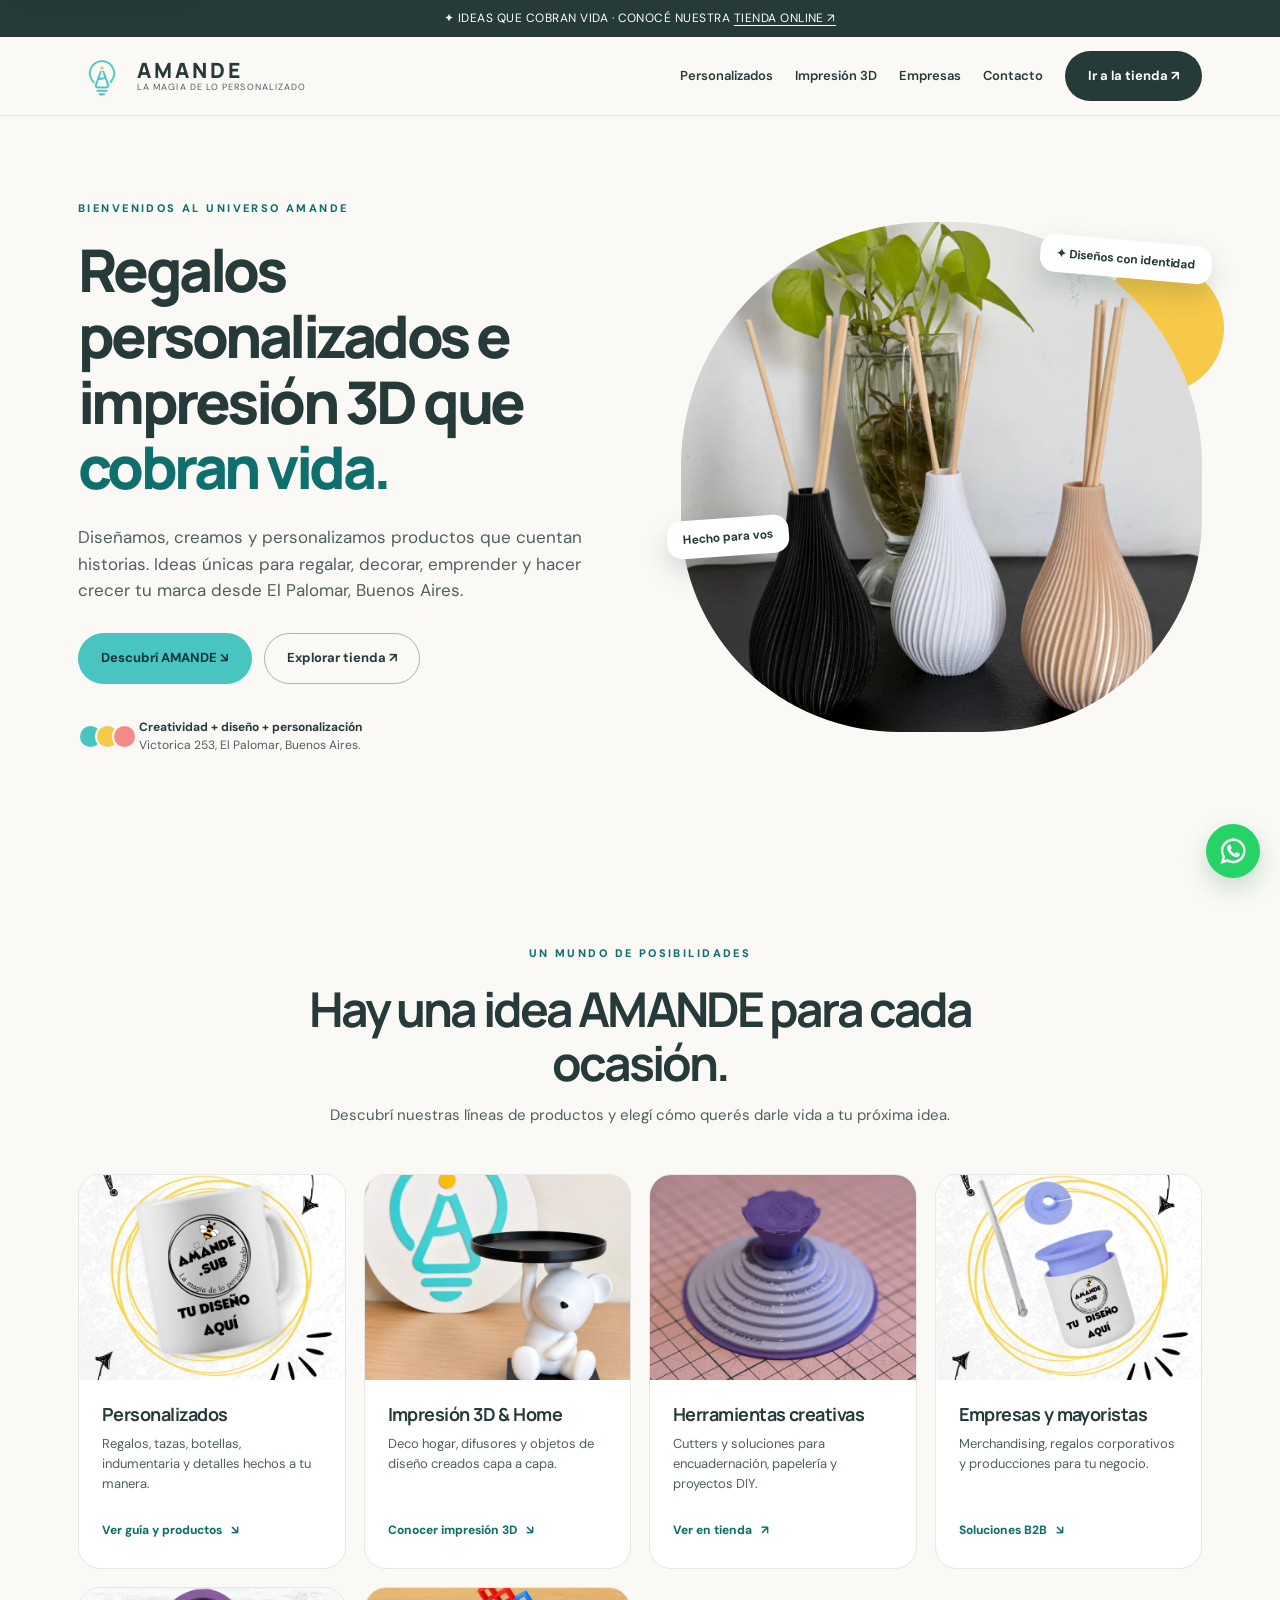
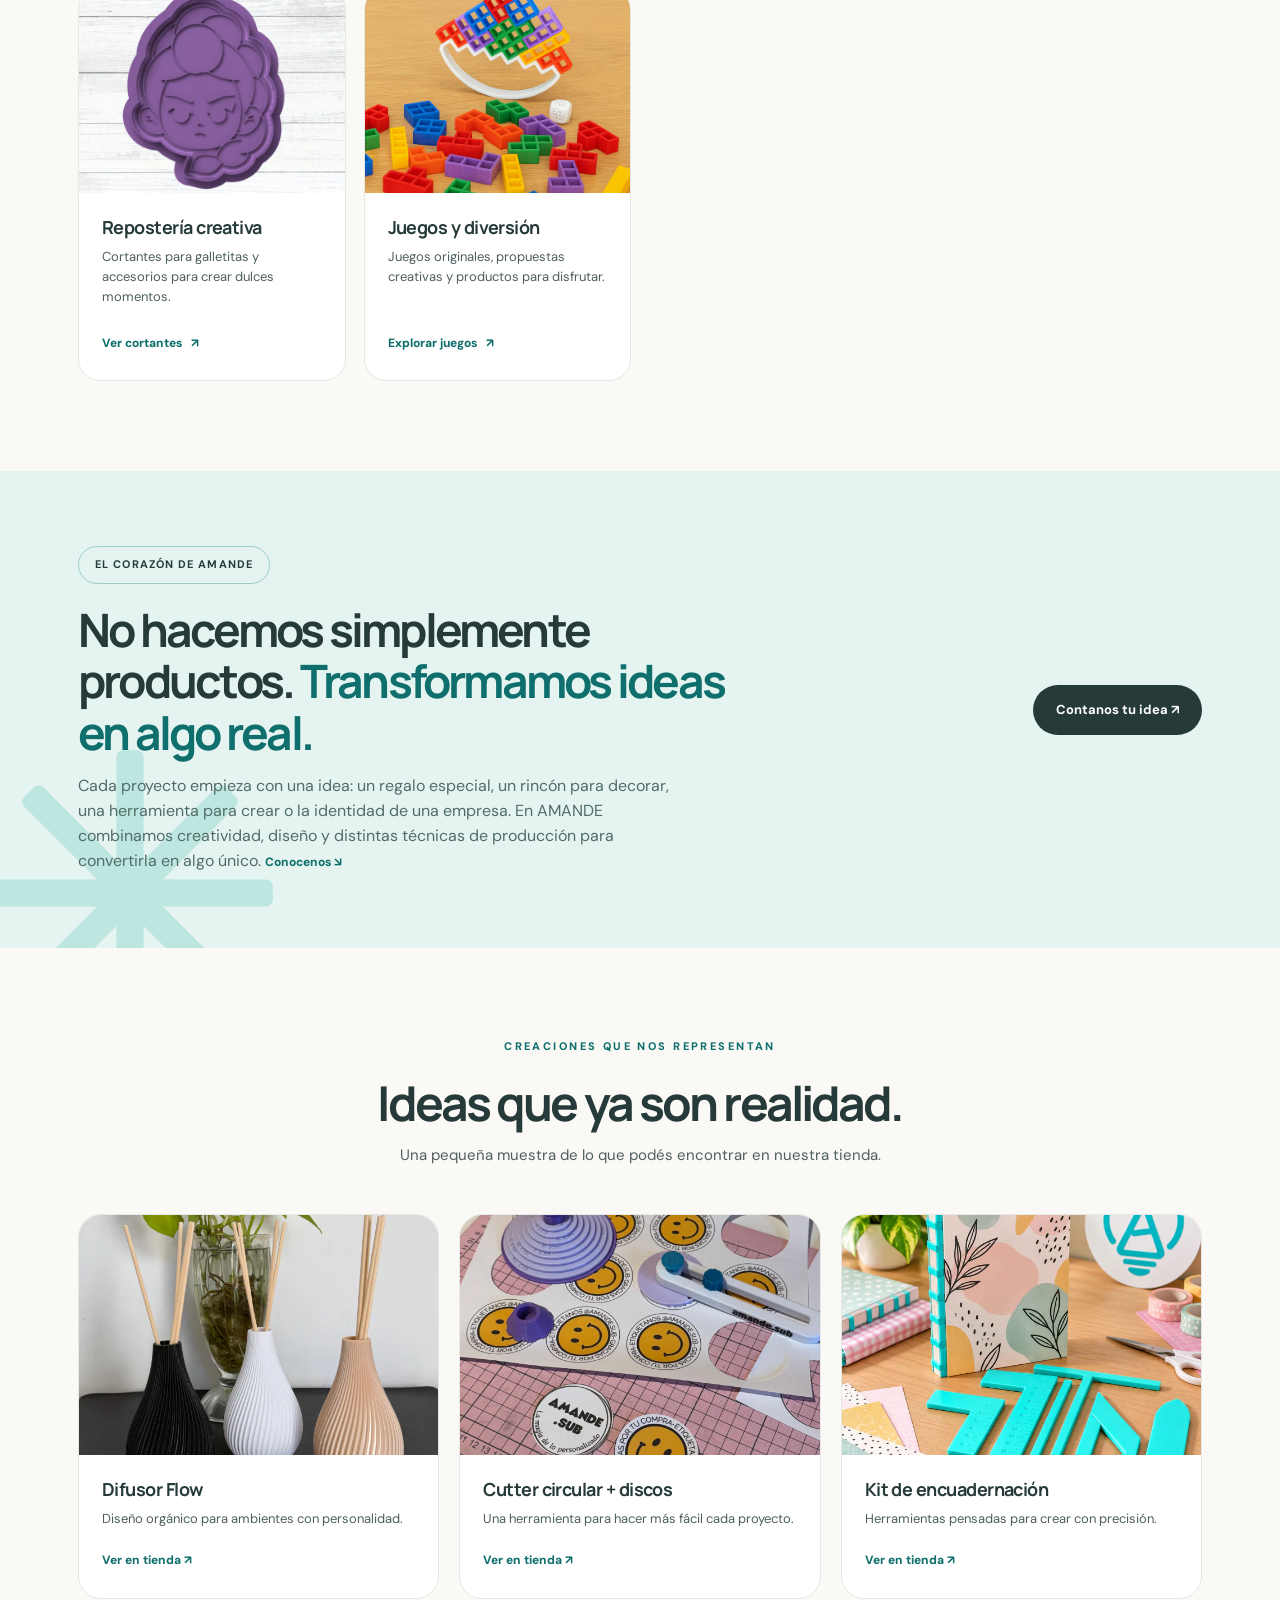
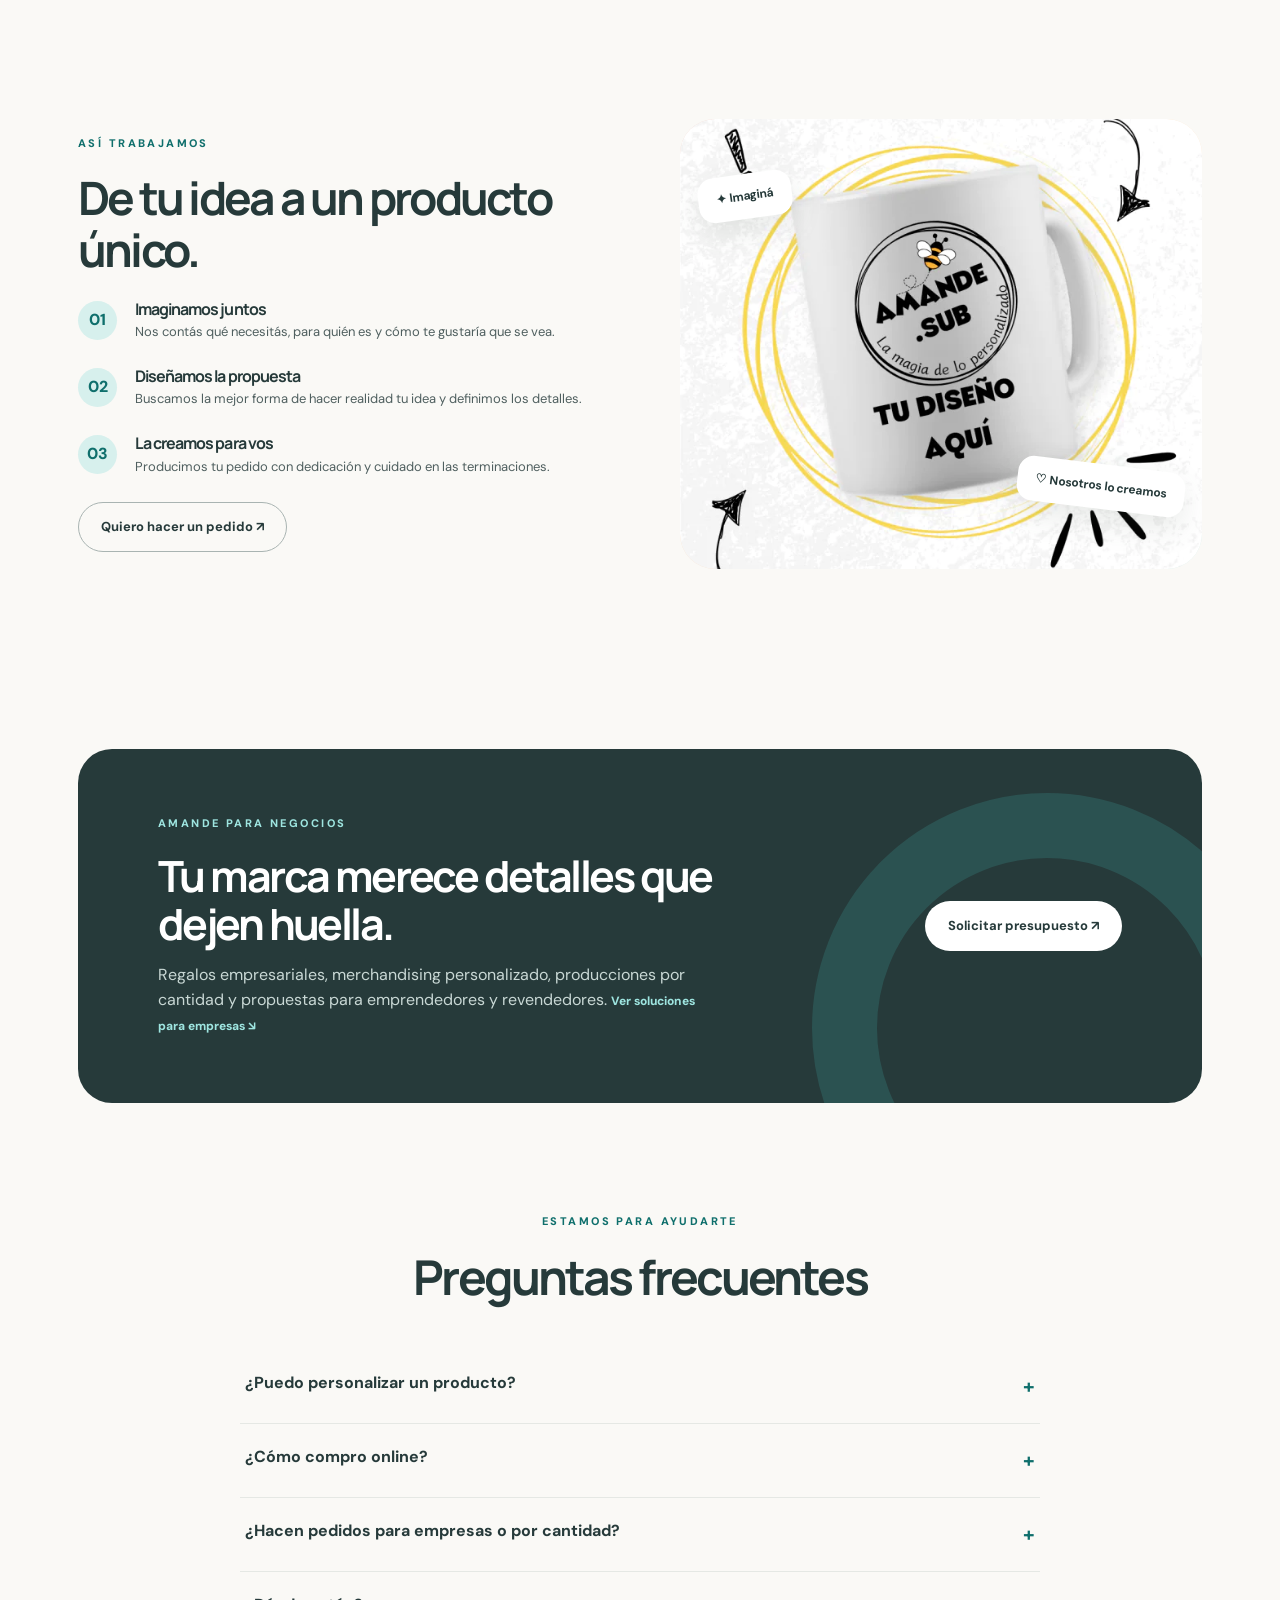
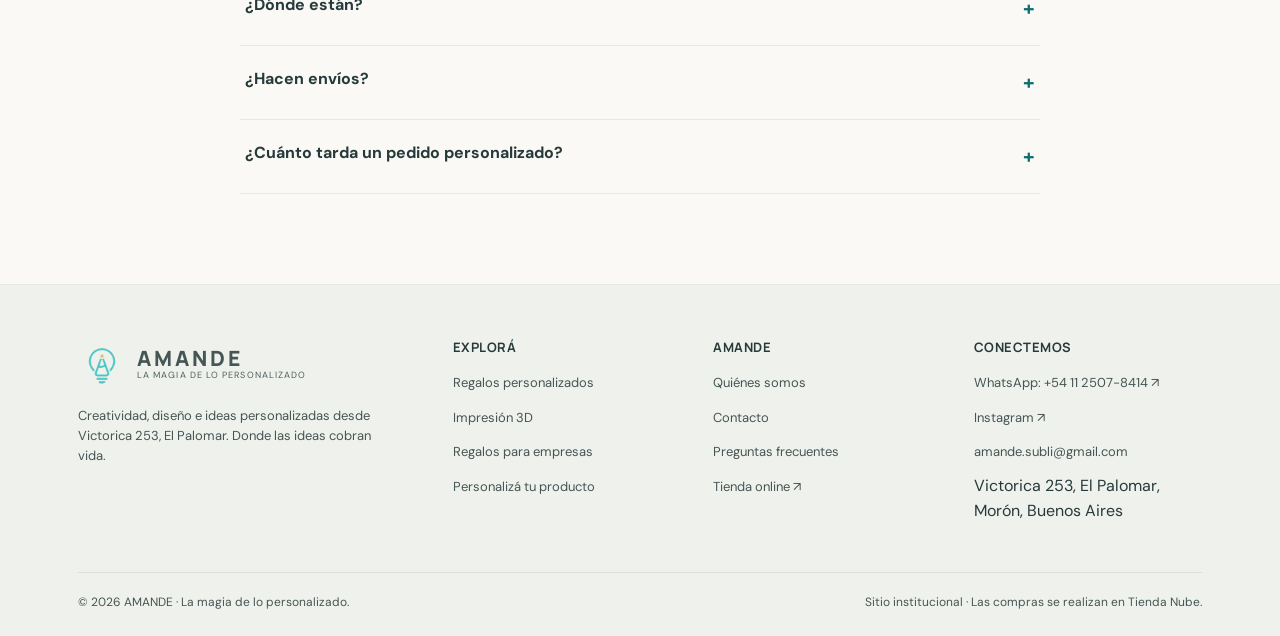
==== commit d3288a9e: "Add multipage SEO funnel with redirects after shop migration. Recover indexed www URLs, expand high-" ====
--- a/index.html
+++ b/index.html
@@ -11,74 +11,158 @@
 <meta property="og:locale" content="es_AR">
 <meta property="og:site_name" content="AMANDE">
 <meta property="og:title" content="Regalos personalizados e impresión 3D | AMANDE">
-<meta property="og:description" content="Diseño, creatividad y productos personalizados. Regalos, impresión 3D, herramientas, deco y soluciones para empresas en Buenos Aires.">
+<meta property="og:description" content="AMANDE: regalos personalizados, diseño e impresión 3D, deco hogar, herramientas creativas y soluciones para empresas en El Palomar, Buenos Aires.">
 <meta property="og:url" content="https://www.amandesub.com.ar/">
 <meta property="og:image" content="https://www.amandesub.com.ar/assets/og-share.webp">
 <meta property="og:image:alt" content="AMANDE — regalos personalizados e impresión 3D">
 <meta property="og:image:width" content="1200">
 <meta property="og:image:height" content="630">
+<meta property="og:image:type" content="image/webp">
 <meta name="twitter:card" content="summary_large_image">
 <meta name="twitter:title" content="Regalos personalizados e impresión 3D | AMANDE">
-<meta name="twitter:description" content="Diseño, creatividad y productos personalizados. Regalos, impresión 3D, herramientas, deco y soluciones para empresas en Buenos Aires.">
+<meta name="twitter:description" content="AMANDE: regalos personalizados, diseño e impresión 3D, deco hogar, herramientas creativas y soluciones para empresas en El Palomar, Buenos Aires.">
 <meta name="twitter:image" content="https://www.amandesub.com.ar/assets/og-share.webp">
 <meta name="twitter:image:alt" content="AMANDE — regalos personalizados e impresión 3D">
-<link rel="icon" type="image/png" sizes="32x32" href="assets/favicon-32.png">
-<link rel="icon" type="image/png" sizes="180x180" href="assets/favicon.png">
-<link rel="apple-touch-icon" href="assets/favicon.png">
+<link rel="icon" type="image/png" sizes="32x32" href="/assets/favicon-32.png">
+<link rel="icon" type="image/png" sizes="180x180" href="/assets/favicon.png">
+<link rel="apple-touch-icon" href="/assets/favicon.png">
+<link rel="preload" as="image" href="/assets/hero.webp" type="image/webp" fetchpriority="high">
 <script type="application/ld+json">
-{"@context":"https://schema.org","@graph":[
-{"@type":"LocalBusiness","@id":"https://www.amandesub.com.ar/#business","name":"AMANDE","url":"https://www.amandesub.com.ar/","logo":"https://www.amandesub.com.ar/assets/isologo.png","image":"https://www.amandesub.com.ar/assets/og-share.webp","description":"Diseño, productos personalizados, impresión 3D y soluciones creativas para empresas y emprendedores en El Palomar, Buenos Aires.","email":"amande.subli@gmail.com","telephone":"+54-11-2507-8414","address":{"@type":"PostalAddress","addressLocality":"El Palomar","addressRegion":"Buenos Aires","addressCountry":"AR"},"areaServed":[{"@type":"AdministrativeArea","name":"Buenos Aires"},{"@type":"City","name":"El Palomar"}],"sameAs":["https://www.instagram.com/amande.sub/","https://shop.amandesub.com.ar/"],"contactPoint":{"@type":"ContactPoint","telephone":"+54-11-2507-8414","contactType":"customer service","email":"amande.subli@gmail.com","availableLanguage":["Spanish","es-AR"]}},
-{"@type":"WebSite","@id":"https://www.amandesub.com.ar/#website","url":"https://www.amandesub.com.ar/","name":"AMANDE","inLanguage":"es-AR","publisher":{"@id":"https://www.amandesub.com.ar/#business"}},
+{"@context":"https://schema.org","@graph":[{"@type":"LocalBusiness","@id":"https://www.amandesub.com.ar/#business","name":"AMANDE","alternateName":"Amande.sub","url":"https://www.amandesub.com.ar/","logo":"https://www.amandesub.com.ar/assets/isologo.png","image":"https://www.amandesub.com.ar/assets/og-share.webp","description":"Diseño, productos personalizados, impresión 3D, sublimación y soluciones creativas para empresas y emprendedores en El Palomar, Buenos Aires.","email":"amande.subli@gmail.com","telephone":"+54-11-2507-8414","priceRange":"$$","address":{"@type":"PostalAddress","streetAddress":"Victorica 253","addressLocality":"El Palomar","addressRegion":"Buenos Aires","postalCode":"1684","addressCountry":"AR"},"areaServed":[{"@type":"AdministrativeArea","name":"Buenos Aires"},{"@type":"City","name":"El Palomar"},{"@type":"City","name":"Morón"}],"sameAs":["https://www.instagram.com/amande.sub/","https://shop.amandesub.com.ar/"],"contactPoint":{"@type":"ContactPoint","telephone":"+54-11-2507-8414","contactType":"customer service","email":"amande.subli@gmail.com","areaServed":"AR","availableLanguage":["Spanish","es-AR"]}},{"@type":"WebSite","@id":"https://www.amandesub.com.ar/#website","url":"https://www.amandesub.com.ar/","name":"AMANDE","inLanguage":"es-AR","publisher":{"@id":"https://www.amandesub.com.ar/#business"}},
 {"@type":"WebPage","@id":"https://www.amandesub.com.ar/#webpage","url":"https://www.amandesub.com.ar/","name":"Regalos personalizados e impresión 3D en Buenos Aires | AMANDE","description":"AMANDE: regalos personalizados, diseño e impresión 3D, deco hogar, herramientas creativas y soluciones para empresas en El Palomar, Buenos Aires.","inLanguage":"es-AR","isPartOf":{"@id":"https://www.amandesub.com.ar/#website"},"about":{"@id":"https://www.amandesub.com.ar/#business"},"primaryImageOfPage":{"@type":"ImageObject","url":"https://www.amandesub.com.ar/assets/og-share.webp"},"dateModified":"2026-11-03","breadcrumb":{"@type":"BreadcrumbList","itemListElement":[{"@type":"ListItem","position":1,"name":"Inicio","item":"https://www.amandesub.com.ar/"}]}},
 {"@type":"FAQPage","@id":"https://www.amandesub.com.ar/#faq","mainEntity":[
-{"@type":"Question","name":"¿Puedo personalizar un producto?","acceptedAnswer":{"@type":"Answer","text":"¡Sí! Trabajamos con distintos productos y técnicas de personalización. Escribinos por WhatsApp con tu idea y vemos las opciones disponibles."}},
-{"@type":"Question","name":"¿Cómo compro online?","acceptedAnswer":{"@type":"Answer","text":"Podés explorar productos y completar tu compra directamente en nuestra Tienda Nube. Allí vas a encontrar los precios y las condiciones vigentes."}},
-{"@type":"Question","name":"¿Hacen pedidos para empresas o por cantidad?","acceptedAnswer":{"@type":"Answer","text":"Sí. Consultanos por merchandising, regalos corporativos, souvenirs, producción mayorista y pedidos por volumen para revendedores."}},
-{"@type":"Question","name":"¿Dónde están?","acceptedAnswer":{"@type":"Answer","text":"Trabajamos desde El Palomar, Buenos Aires, Argentina. Las opciones de entrega y envío se coordinan según el pedido y las condiciones de la tienda."}}
-]}
-]}
+{"@type":"Question","name":"¿Puedo personalizar un producto?","acceptedAnswer":{"@type":"Answer","text":"Sí. Trabajamos con sublimación, impresión 3D y otras técnicas. Escribinos por WhatsApp con tu idea y te contamos las opciones disponibles."}},
+{"@type":"Question","name":"¿Cómo compro online?","acceptedAnswer":{"@type":"Answer","text":"Explorá productos y completá tu compra en nuestra tienda online shop.amandesub.com.ar. Allí están los precios y las condiciones vigentes."}},
+{"@type":"Question","name":"¿Hacen pedidos para empresas o por cantidad?","acceptedAnswer":{"@type":"Answer","text":"Sí. Hacemos merchandising, regalos corporativos, souvenirs y producción mayorista para empresas, emprendedores y revendedores."}},
+{"@type":"Question","name":"¿Dónde están?","acceptedAnswer":{"@type":"Answer","text":"Estamos en Victorica 253, El Palomar, Morón, Buenos Aires, Argentina. Envíos y retiros se coordinan según el pedido y la tienda."}},
+{"@type":"Question","name":"¿Hacen envíos?","acceptedAnswer":{"@type":"Answer","text":"Sí. Las opciones de envío y retiro se calculan en la tienda online según tu código postal y el pedido."}},
+{"@type":"Question","name":"¿Cuánto tarda un pedido personalizado?","acceptedAnswer":{"@type":"Answer","text":"Depende del producto, la técnica y la cantidad. Contanos tu idea por WhatsApp y te confirmamos plazo estimado antes de producir."}}
+]}]}
 </script>
-<link rel="preconnect" href="https://fonts.googleapis.com"><link rel="preconnect" href="https://fonts.gstatic.com" crossorigin>
+<link rel="preconnect" href="https://fonts.googleapis.com">
+<link rel="preconnect" href="https://fonts.gstatic.com" crossorigin>
 <link href="https://fonts.googleapis.com/css2?family=DM+Sans:wght@400;600;700&family=Manrope:wght@600;700;800&display=swap" rel="stylesheet">
-<style>
-:root{--aqua:#49C5C1;--yellow:#F7C948;--coral:#F58A8A;--cream:#FAF9F6;--ink:#263A3A;--muted:#4F5F5F;--border:#e5e8e4;--white:#fff;--link:#0F6F6C;--accent-text:#0F6F6C}*{box-sizing:border-box}html{scroll-behavior:smooth}body{margin:0;background:var(--cream);font-family:'DM Sans',Arial,sans-serif;color:var(--ink);line-height:1.55}a{text-decoration:none;color:inherit}button{font:inherit}img{max-width:100%}.container{max-width:1180px;margin:auto;padding:0 28px}.announcement{text-align:center;font-size:12px;letter-spacing:.04em;background:var(--ink);color:#fff;padding:9px}.announcement a{text-decoration:underline;text-underline-offset:3px}.navbar{position:sticky;z-index:40;top:0;background:rgba(250,249,246,.96);border-bottom:1px solid var(--border);backdrop-filter:blur(12px)}.nav-inner{height:78px;display:flex;align-items:center;justify-content:space-between;gap:20px}.brand{display:flex;align-items:center;gap:11px}.brand-mark{display:block;height:48px;width:48px;object-fit:contain;flex:0 0 auto}.brand-name{font-family:Manrope,sans-serif;font-size:21px;font-weight:800;letter-spacing:.14em;display:block;line-height:1.1}.brand-caption{font-size:9px;letter-spacing:.12em;color:var(--muted);display:block;line-height:1.2}.nav-links{display:flex;align-items:center;gap:26px;font-size:13px;font-weight:600}.nav-links a:not(.btn):hover,.footer a:hover{color:var(--link)}.btn{display:inline-flex;align-items:center;justify-content:center;gap:10px;border-radius:100px;padding:14px 22px;font-size:13px;font-weight:700;cursor:pointer;border:1px solid transparent;transition:.2s}.btn:hover{transform:translateY(-2px);box-shadow:0 8px 22px #1b52511a}.btn-dark{color:white;background:var(--ink)}.btn-aqua{background:var(--aqua);color:#123535}.btn-outline{border-color:#a9b4b2;color:var(--ink);background:transparent}.btn-light{background:white;color:var(--ink)}.mobile-toggle{display:none;border:0;background:transparent;font-size:24px;cursor:pointer}.hero{overflow:hidden;padding:84px 0 100px}.hero-grid{display:grid;grid-template-columns:1.05fr 1fr;gap:55px;align-items:center}.eyebrow{font-size:11px;font-weight:800;letter-spacing:.22em;text-transform:uppercase;color:var(--link);display:block;margin-bottom:20px}.hero h1,h2,h3,.banner h2{font-family:Manrope,sans-serif;letter-spacing:-.06em;line-height:1.12}.hero h1{font-size:clamp(36px,4.6vw,64px);margin:0 0 24px;font-weight:800}.accent{color:var(--accent-text)}.hero p{font-size:17px;color:var(--muted);max-width:490px;margin:0 0 30px}.hero-actions{display:flex;flex-wrap:wrap;gap:12px}.hero-small{display:flex;align-items:center;gap:10px;margin-top:34px;color:var(--muted);font-size:12px}.hero-small b{color:var(--ink)}.dots{display:flex}.dots i{width:25px;height:25px;border-radius:50%;margin-right:-8px;border:2px solid var(--cream)}.dots i:nth-child(1){background:var(--aqua)}.dots i:nth-child(2){background:var(--yellow)}.dots i:nth-child(3){background:var(--coral)}.visual-wrap{position:relative}.visual-wrap:after{content:'';position:absolute;width:130px;height:130px;background:var(--yellow);border-radius:50%;right:-22px;top:8%;z-index:0}.visual{position:relative;z-index:1;min-height:510px;border-radius:48% 48% 42% 42%;background:linear-gradient(135deg,#d7eeeb,#f7eedd 65%,#fce0d9);overflow:hidden}.hero-photo{position:absolute;inset:0;width:100%;height:100%;object-fit:cover;object-position:center 35%;display:block}.tag{position:absolute;z-index:4;padding:12px 16px;border-radius:15px;background:#fff;color:var(--ink);box-shadow:0 12px 26px #183e3c2e;font-size:12px;font-weight:700;white-space:nowrap;line-height:1.2;text-decoration:none}.tag.one{top:18px;right:-10px;transform:rotate(5deg)}.tag.two{top:58%;bottom:auto;left:-14px;transform:rotate(-4deg)}.section{padding:90px 0}.section-title{text-align:center;max-width:720px;margin:0 auto 46px}.section-title h2{font-size:clamp(32px,4vw,48px);margin:0 0 15px}.section-title p{margin:0;color:var(--muted);font-size:15px}.categories{display:grid;grid-template-columns:repeat(4,1fr);gap:18px}.category-card{background:#fff;border:1px solid var(--border);border-radius:22px;overflow:hidden;transition:.2s}.category-card:hover{transform:translateY(-5px);box-shadow:0 18px 42px #24383812}.category-art{height:205px;position:relative;overflow:hidden;display:grid;place-items:center}.category-art svg{width:75%;height:75%;filter:drop-shadow(7px 13px 7px #253b3822)}.bg-pink{background:#f9e8e3}.bg-beige{background:#e9e5d9}.bg-aqua{background:#e0f4f0}.bg-yellow{background:#fbf1d5}.bg-lav{background:#efebf9}.bg-blue{background:#e8f2fb}.category-body{padding:24px 23px 26px}.category-body h3{font-size:18px;margin:0 0 10px;letter-spacing:-.03em}.category-body p{font-size:13px;color:var(--muted);min-height:65px;margin:0 0 18px}.text-link{font-size:12px;font-weight:800;color:var(--link)}.text-link span{margin-left:6px}.statement{background:#e5f4f0;padding:75px 0;position:relative;overflow:hidden}.statement:before{content:'';position:absolute;left:-40px;bottom:-115px;width:340px;height:340px;pointer-events:none;background:url("data:image/svg+xml,%3Csvg xmlns='http://www.w3.org/2000/svg' viewBox='0 0 100 100'%3E%3Cg fill='%23bce6df'%3E%3Crect x='46' y='8' width='8' height='84' rx='2'/%3E%3Crect x='8' y='46' width='84' height='8' rx='2'/%3E%3Crect x='46' y='8' width='8' height='84' rx='2' transform='rotate(45 50 50)'/%3E%3Crect x='8' y='46' width='84' height='8' rx='2' transform='rotate(45 50 50)'/%3E%3C/g%3E%3C/svg%3E") center/contain no-repeat}.statement-inner{position:relative;z-index:1;display:flex;align-items:center;justify-content:space-between;gap:40px}.statement h2{font-size:clamp(32px,3.6vw,47px);margin:0 0 16px;max-width:670px}.statement p{color:#526d69;max-width:600px;margin:0}.pill{display:inline-block;border:1px solid #9ccfca;border-radius:999px;padding:9px 16px;font-size:11px;font-weight:700;letter-spacing:.1em;margin-bottom:20px}.featured{display:grid;grid-template-columns:repeat(3,1fr);gap:20px}.feature{background:white;border:1px solid var(--border);border-radius:23px;overflow:hidden}.feature .category-art{height:240px}.feature .category-body p{min-height:auto}.split{display:grid;grid-template-columns:1fr 1fr;gap:80px;align-items:center}.step{display:flex;gap:18px;margin:25px 0}.number{flex:0 0 39px;width:39px;height:39px;display:grid;place-items:center;background:#d7f0ed;border-radius:100%;color:var(--link);font-weight:800}.step h3{font-size:16px;margin:0 0 4px}.step p{color:var(--muted);font-size:13px;margin:0}.how-art{border-radius:35px;min-height:450px;background:linear-gradient(135deg,#f4d6ce,#ffe8cd 58%,#d4efe9);position:relative;display:flex;align-items:center;justify-content:center;overflow:hidden}.how-art .proceso-photo{position:absolute;inset:0;width:100%;height:100%;object-fit:cover;display:block}.how-art .float{position:absolute;z-index:2;background:white;padding:13px 18px;border-radius:16px;font-size:12px;font-weight:700;box-shadow:0 12px 30px #4f5c5320}.how-art .float.a{top:55px;left:18px;transform:rotate(-8deg)}.how-art .float.b{bottom:60px;right:17px;transform:rotate(7deg)}.banner{border-radius:34px;background:var(--ink);color:white;padding:66px 80px;display:flex;align-items:center;justify-content:space-between;gap:45px;position:relative;overflow:hidden}.banner:after{content:'';position:absolute;right:-80px;bottom:-160px;width:340px;height:340px;border:65px solid #49c5c12c;border-radius:50%}.banner h2{font-size:clamp(30px,3.5vw,43px);margin:0 0 15px;max-width:630px}.banner p{color:#c9d8d5;max-width:560px;margin:0}.banner .btn{white-space:nowrap;position:relative;z-index:1}.faq{max-width:800px;margin:auto}.faq details{border-bottom:1px solid var(--border);padding:21px 5px}.faq summary{cursor:pointer;font-weight:700;list-style:none;display:flex;justify-content:space-between}.faq summary:after{content:'+';color:var(--link);font-size:20px}.faq details[open] summary:after{content:'−'}.faq p{font-size:14px;color:var(--muted);margin-bottom:0}.footer{background:#eff1ed;border-top:1px solid var(--border);padding:55px 0 25px}.footer-grid{display:grid;grid-template-columns:1.5fr 1fr 1fr;gap:40px}.footer p,.footer a{font-size:13px;color:#455654}.footer address{font-style:normal}.footer ul{list-style:none;padding:0}.footer li{margin:10px 0}.footer h4{margin:0 0 15px;font-size:13px}.copyright{border-top:1px solid #d9dfda;margin-top:38px;padding-top:20px;display:flex;justify-content:space-between;gap:12px;font-size:12px;color:#455654}.whatsapp{position:fixed;right:20px;bottom:22px;z-index:50;background:#25D366;color:#fff;display:flex;align-items:center;justify-content:center;width:54px;height:54px;border-radius:50%;box-shadow:0 10px 25px #1b7b4038}.whatsapp img{display:block;width:28px;height:28px;flex-shrink:0}.note{font-size:12px;color:#455654;margin-top:10px}@media(max-width:900px){.nav-links{gap:14px}.nav-links a:not(.btn){display:none}.hero-grid{gap:20px}.visual{min-height:420px}.tag.one{right:-6px}.tag.two{left:-8px}.categories{grid-template-columns:repeat(2,1fr)}.featured{grid-template-columns:repeat(3,1fr)}.split{gap:36px}}@media(max-width:650px){.container{padding:0 20px}.announcement{font-size:10px}.nav-inner{height:67px}.brand-mark{height:40px;width:40px}.brand-name{font-size:18px}.nav-links{display:none;position:absolute;left:0;right:0;top:66px;padding:20px;background:var(--cream);border-bottom:1px solid var(--border);flex-direction:column;align-items:stretch}.nav-links.open{display:flex}.nav-links a:not(.btn){display:block}.mobile-toggle{display:block}.hero{padding:55px 0 65px}.hero-grid,.split{grid-template-columns:1fr}.hero h1{font-size:46px}.hero p{font-size:15px}.visual-wrap{margin:20px 10px 0}.visual{min-height:360px}.tag.one{top:10px;right:-4px}.tag.two{top:54%;left:-6px}.section{padding:62px 0}.section-title{margin-bottom:30px}.section-title h2{font-size:34px}.categories,.featured{grid-template-columns:1fr 1fr;gap:12px}.category-art{height:145px}.category-body{padding:18px 14px}.category-body h3{font-size:15px}.category-body p{font-size:12px;min-height:105px}.feature .category-art{height:150px}.featured .feature:last-child{grid-column:1/-1}.statement-inner{display:block}.statement-inner>.btn{margin-top:28px}.statement{padding:58px 0}.how-art{min-height:300px;order:-1}.banner{padding:40px 26px;display:block}.banner .btn{margin-top:22px}.footer-grid{grid-template-columns:1fr 1fr;gap:20px}.footer-grid>div:first-child{grid-column:1/-1}.copyright{flex-direction:column}.whatsapp{width:48px;height:48px}.step{margin:18px 0}}@media(max-width:380px){.categories{grid-template-columns:1fr}.category-body p{min-height:0}.featured{grid-template-columns:1fr}.featured .feature:last-child{grid-column:auto}}
-
-/* Ajustes de publicación */
-:focus-visible{outline:3px solid #127e7a;outline-offset:4px}
-.skip-link{position:fixed;z-index:200;top:-60px;left:16px;padding:12px 18px;border-radius:10px;background:#fff;color:#263a3a;box-shadow:0 6px 25px #0002}
-.skip-link:focus{top:12px}
-section[id]{scroll-margin-top:105px}
-.category-art{isolation:isolate}
-.category-art .product-photo{position:absolute;inset:0;width:100%;height:100%;object-fit:cover;z-index:3;aspect-ratio:1/1}
-@media(prefers-reduced-motion:reduce){html{scroll-behavior:auto}*,*:before,*:after{animation-duration:.01ms!important;transition-duration:.01ms!important}}
-@media(max-width:480px){.container{padding-left:18px;padding-right:18px}.hero{padding-top:48px;padding-bottom:65px}.banner{padding:36px 24px}.category-body{padding:20px}.announcement{font-size:10px}}
-</style>
+<link rel="stylesheet" href="/assets/site.css">
 </head>
 <body>
 <a class="skip-link" href="#contenido">Saltar al contenido</a>
 <div class="announcement">✦ IDEAS QUE COBRAN VIDA · CONOCÉ NUESTRA <a href="https://shop.amandesub.com.ar/" target="_blank" rel="noopener">TIENDA ONLINE ↗</a></div>
-<header class="navbar"><div class="container nav-inner"><a class="brand" href="#inicio" aria-label="AMANDE inicio"><img class="brand-mark" src="assets/isologo.webp" width="48" height="48" alt="AMANDE"><span><span class="brand-name">AMANDE</span><span class="brand-caption">LA MAGIA DE LO PERSONALIZADO</span></span></a><nav class="nav-links" id="navlinks" aria-label="Principal"><a href="#universo">Qué hacemos</a><a href="#destacados">Destacados</a><a href="#nosotros">Nuestra esencia</a><a href="#empresas">Empresas</a><a class="btn btn-dark" href="https://shop.amandesub.com.ar/" target="_blank" rel="noopener">Ir a la tienda ↗</a></nav><button class="mobile-toggle" aria-label="Abrir menú" aria-controls="navlinks" aria-expanded="false" id="menuBtn">☰</button></div></header>
+<header class="navbar"><div class="container nav-inner">
+<a class="brand" href="/" aria-label="AMANDE inicio"><img class="brand-mark" src="/assets/isologo.webp" width="48" height="48" alt="AMANDE"><span><span class="brand-name">AMANDE</span><span class="brand-caption">LA MAGIA DE LO PERSONALIZADO</span></span></a>
+<nav class="nav-links" id="navlinks" aria-label="Principal">
+<a href="/regalos-personalizados/">Personalizados</a>
+<a href="/impresion-3d/">Impresión 3D</a>
+<a href="/regalos-empresas/">Empresas</a>
+<a href="/contacto/">Contacto</a>
+<a class="btn btn-dark" href="https://shop.amandesub.com.ar/" target="_blank" rel="noopener">Ir a la tienda ↗</a>
+</nav>
+<button class="mobile-toggle" aria-label="Abrir menú" aria-controls="navlinks" aria-expanded="false" id="menuBtn">☰</button>
+</div></header>
+
 <main id="contenido">
-<section class="hero" id="inicio"><div class="container hero-grid"><div><span class="eyebrow">Bienvenidos al universo AMANDE</span><h1>Regalos personalizados e impresión 3D que <span class="accent">cobran vida.</span></h1><p>Diseñamos, creamos y personalizamos productos que cuentan historias. Ideas únicas para regalar, decorar, emprender y hacer crecer tu marca desde El Palomar, Buenos Aires.</p><div class="hero-actions"><a class="btn btn-aqua" href="#universo">Descubrí AMANDE ↘</a><a class="btn btn-outline" href="https://shop.amandesub.com.ar/" target="_blank" rel="noopener">Explorar tienda ↗</a></div><div class="hero-small"><span class="dots"><i></i><i></i><i></i></span><span><b>Creatividad + diseño + personalización</b><br>Hecho con dedicación en El Palomar, Buenos Aires.</span></div></div><div class="visual-wrap"><div class="visual"><img class="hero-photo" src="assets/hero.webp" alt="Productos personalizados e impresión 3D de AMANDE" width="640" height="640" fetchpriority="high" decoding="async"></div><div class="tag one">✦ Diseños con identidad</div><div class="tag two">Hecho para vos</div></div></div></section>
-<section class="section" id="universo"><div class="container"><div class="section-title"><span class="eyebrow">Un mundo de posibilidades</span><h2>Hay una idea AMANDE para cada ocasión.</h2><p>Descubrí nuestras líneas de productos y elegí cómo querés darle vida a tu próxima idea.</p></div><div class="categories">
-<a class="category-card" href="https://shop.amandesub.com.ar/personaliza-tu-producto/" target="_blank" rel="noopener"><div class="category-art bg-pink"><svg viewBox="0 0 180 180" aria-hidden="true"><rect x="30" y="50" width="82" height="99" rx="12" fill="#fff" stroke="#ded5ce" stroke-width="3"/><path d="M110 72c42-10 43 50 0 48" fill="none" stroke="#f8f8f5" stroke-width="20"/><path d="M110 72c42-10 43 50 0 48" fill="none" stroke="#d3d5d0" stroke-width="3"/><text x="57" y="118" font-size="49" font-family="Georgia" font-style="italic" fill="#49C5C1">A</text><path d="M116 51l13-27 13 27" fill="#f7c948"/><rect x="119" y="51" width="20" height="69" rx="4" fill="#e8bc72"/></svg><img class="product-photo" src="assets/personalizados.webp" alt="Regalos y productos personalizados AMANDE" width="640" height="640" loading="lazy" decoding="async" onerror="this.remove()"></div><div class="category-body"><h3>Personalizados</h3><p>Regalos, tazas, botellas, indumentaria y detalles hechos a tu manera.</p><span class="text-link">Descubrir productos <span>↗</span></span></div></a>
-<a class="category-card" href="https://shop.amandesub.com.ar/hogar-y-deco/" target="_blank" rel="noopener"><div class="category-art bg-beige"><svg viewBox="0 0 180 180" aria-hidden="true"><ellipse cx="87" cy="150" rx="68" ry="13" fill="#d2ccc2"/><path d="M55 61q8-24 32-24t32 24l7 76q-36 24-78 0z" fill="#2e3433"/><ellipse cx="87" cy="61" rx="32" ry="9" fill="#484d4b"/><ellipse cx="87" cy="61" rx="17" ry="5" fill="#161e1d"/><path d="M80 58L67 9M87 58L88 8M95 58L107 13" stroke="#b99b71" stroke-width="4" stroke-linecap="round"/><path d="M50 113q36 15 70 0" fill="none" stroke="#575d59" stroke-width="3"/></svg><img class="product-photo" src="assets/home.webp" alt="Productos de decoración AMANDE Home" width="640" height="640" loading="lazy" decoding="async" onerror="this.remove()"></div><div class="category-body"><h3>AMANDE Home</h3><p>Deco hogar, difusores y objetos de diseño creados con impresión 3D.</p><span class="text-link">Explorar colección <span>↗</span></span></div></a>
-<a class="category-card" href="https://shop.amandesub.com.ar/herramientas/" target="_blank" rel="noopener"><div class="category-art bg-aqua"><svg viewBox="0 0 180 180" aria-hidden="true"><rect x="30" y="38" width="105" height="105" rx="8" transform="rotate(-9 80 90)" fill="#f7ca49"/><rect x="47" y="48" width="105" height="105" rx="8" transform="rotate(7 95 95)" fill="#fff"/><path d="M57 132l84-77" stroke="#a9dddd" stroke-width="14" stroke-linecap="round"/><circle cx="57" cy="132" r="16" fill="#49c5c1"/><circle cx="57" cy="132" r="6" fill="#fff"/><path d="M85 36l18-10 16 38-18 10z" fill="#f58a8a"/><path d="M92 32l13 30" stroke="#fff" stroke-width="3"/></svg><img class="product-photo" src="assets/herramientas.webp" alt="Herramientas de encuadernación y papelería AMANDE" width="640" height="640" loading="lazy" decoding="async" onerror="this.remove()"></div><div class="category-body"><h3>Herramientas creativas</h3><p>Cutters y soluciones para encuadernación, papelería y proyectos DIY.</p><span class="text-link">Ver herramientas <span>↗</span></span></div></a>
-<a class="category-card" href="#empresas"><div class="category-art bg-yellow"><svg viewBox="0 0 180 180" aria-hidden="true"><rect x="35" y="64" width="110" height="93" rx="9" fill="#f7e8d8" stroke="#d3bca3" stroke-width="3"/><path d="M35 91h110" stroke="#d3bca3" stroke-width="3"/><path d="M79 64v93" stroke="#49c5c1" stroke-width="17"/><path d="M87 63C13 56 49 12 88 59c40-50 72-4-1 4" fill="none" stroke="#49c5c1" stroke-width="12"/><rect x="111" y="108" width="24" height="23" rx="4" fill="#f58a8a"/></svg><img class="product-photo" src="assets/empresas.webp" alt="Regalos corporativos personalizados AMANDE" width="640" height="640" loading="lazy" decoding="async" onerror="this.remove()"></div><div class="category-body"><h3>Empresas y mayoristas</h3><p>Merchandising, regalos corporativos y producciones para tu negocio.</p><span class="text-link">Conocer soluciones <span>↘</span></span></div></a>
-<a class="category-card" href="https://shop.amandesub.com.ar/reposteria1/" target="_blank" rel="noopener"><div class="category-art bg-lav"><svg viewBox="0 0 180 180" aria-hidden="true"><path d="M55 120q-15-13-13-36 2-28 37-29 15-40 36-8 42-8 35 28 21 34-10 56z" fill="#d4a57a" stroke="#be895d" stroke-width="5"/><path d="M63 93l9-7m40-9 8 9m-26 20 8 10" stroke="#fff" stroke-width="10" stroke-linecap="round"/><path d="M48 136h91" stroke="#9875b1" stroke-width="7" stroke-linecap="round"/></svg><img class="product-photo" src="assets/reposteria.webp" alt="Cortantes de repostería AMANDE" width="640" height="640" loading="lazy" decoding="async" onerror="this.remove()"></div><div class="category-body"><h3>Repostería creativa</h3><p>Cortantes para galletitas y accesorios para crear dulces momentos.</p><span class="text-link">Ver cortantes <span>↗</span></span></div></a>
-<a class="category-card" href="https://shop.amandesub.com.ar/juegos/" target="_blank" rel="noopener"><div class="category-art bg-blue"><svg viewBox="0 0 180 180" aria-hidden="true"><rect x="35" y="79" width="53" height="53" rx="8" fill="#f58a8a" transform="rotate(-12 60 100)"/><rect x="87" y="49" width="53" height="53" rx="8" fill="#f7c948" transform="rotate(14 110 75)"/><rect x="85" y="104" width="53" height="53" rx="8" fill="#49c5c1"/><circle cx="60" cy="102" r="10" fill="#fff"/><path d="M106 78h17m-8-8v17" stroke="#fff" stroke-width="6" stroke-linecap="round"/><circle cx="110" cy="130" r="11" fill="none" stroke="#fff" stroke-width="5"/></svg><img class="product-photo" src="assets/juegos.webp" alt="Juegos de diseño AMANDE" width="640" height="640" loading="lazy" decoding="async" onerror="this.remove()"></div><div class="category-body"><h3>Juegos y diversión</h3><p>Juegos originales, propuestas creativas y productos para disfrutar.</p><span class="text-link">Explorar juegos <span>↗</span></span></div></a>
+<section class="hero" id="inicio"><div class="container hero-grid"><div>
+<span class="eyebrow">Bienvenidos al universo AMANDE</span>
+<h1>Regalos personalizados e impresión 3D que <span class="accent">cobran vida.</span></h1>
+<p>Diseñamos, creamos y personalizamos productos que cuentan historias. Ideas únicas para regalar, decorar, emprender y hacer crecer tu marca desde El Palomar, Buenos Aires.</p>
+<div class="hero-actions">
+<a class="btn btn-aqua" href="#universo">Descubrí AMANDE ↘</a>
+<a class="btn btn-outline" href="https://shop.amandesub.com.ar/" target="_blank" rel="noopener">Explorar tienda ↗</a>
+</div>
+<div class="hero-small"><span class="dots"><i></i><i></i><i></i></span><span><b>Creatividad + diseño + personalización</b><br>Victorica 253, El Palomar, Buenos Aires.</span></div>
+</div>
+<div class="visual-wrap"><div class="visual">
+<img class="hero-photo" src="/assets/hero.webp" alt="Productos personalizados e impresión 3D de AMANDE" width="640" height="640" fetchpriority="high" decoding="async" srcset="/assets/hero.webp 640w" sizes="(max-width:650px) 90vw, 520px">
+</div>
+<div class="tag one">✦ Diseños con identidad</div>
+<div class="tag two">Hecho para vos</div>
 </div></div></section>
-<section class="statement" id="nosotros"><div class="container statement-inner"><div><span class="pill">EL CORAZÓN DE AMANDE</span><h2>No hacemos simplemente productos. <span class="accent">Transformamos ideas en algo real.</span></h2><p>Cada proyecto empieza con una idea: un regalo especial, un rincón para decorar, una herramienta para crear o la identidad de una empresa. En AMANDE combinamos creatividad, diseño y distintas técnicas de producción para convertirla en algo único.</p></div><a class="btn btn-dark" href="https://wa.me/541125078414?text=Hola%20AMANDE%2C%20quiero%20contarles%20una%20idea" target="_blank" rel="noopener">Contanos tu idea ↗</a></div></section>
-<section class="section" id="destacados"><div class="container"><div class="section-title"><span class="eyebrow">Creaciones que nos representan</span><h2>Ideas que ya son realidad.</h2><p>Una pequeña muestra de lo que podés encontrar en nuestra tienda.</p></div><div class="featured">
-<a href="https://shop.amandesub.com.ar/productos/difusor-flow-1jlpb/" class="feature" target="_blank" rel="noopener"><div class="category-art bg-beige"><svg viewBox="0 0 180 180" aria-hidden="true"><ellipse cx="91" cy="147" rx="62" ry="11" fill="#d6d1c7"/><path d="M54 66q0-25 35-26t37 26l8 69q-41 22-88 0z" fill="#272c2a"/><ellipse cx="90" cy="65" rx="36" ry="10" fill="#404744"/><path d="M76 64L63 15M87 64L88 10M102 64L116 18" stroke="#b69a77" stroke-width="4"/></svg><img class="product-photo" src="assets/flow.webp" alt="Difusor Flow de AMANDE" width="640" height="640" loading="lazy" decoding="async" onerror="this.remove()"></div><div class="category-body"><h3>Difusor Flow</h3><p>Diseño orgánico para ambientes con personalidad.</p><span class="text-link">Ver en tienda ↗</span></div></a>
-<a href="https://shop.amandesub.com.ar/productos/cutter-circulardiscos-3d/" class="feature" target="_blank" rel="noopener"><div class="category-art bg-aqua"><svg viewBox="0 0 180 180" aria-hidden="true"><circle cx="95" cy="96" r="50" fill="none" stroke="#f7c948" stroke-width="12"/><circle cx="95" cy="96" r="35" fill="none" stroke="#fff" stroke-width="9"/><circle cx="95" cy="96" r="20" fill="none" stroke="#49c5c1" stroke-width="10"/><rect x="32" y="42" width="24" height="113" rx="11" fill="#f58a8a" transform="rotate(-27 42 96)"/><circle cx="28" cy="141" r="12" fill="#ce7474"/></svg><img class="product-photo" src="assets/cutter.webp" alt="Cutter circular con discos AMANDE" width="640" height="640" loading="lazy" decoding="async" onerror="this.remove()"></div><div class="category-body"><h3>Cutter circular + discos</h3><p>Una herramienta para hacer más fácil cada proyecto.</p><span class="text-link">Ver en tienda ↗</span></div></a>
-<a href="https://shop.amandesub.com.ar/productos/kit-de-encuadernacion-y-scrapbooking-zz974/" class="feature" target="_blank" rel="noopener"><div class="category-art bg-pink"><svg viewBox="0 0 180 180" aria-hidden="true"><path d="M32 145V35h16v93h98v17z" fill="#49c5c1"/><path d="M56 145V55h15v75h75v15z" fill="#f7c948"/><path d="M86 44h14v66h51v14H86z" fill="#a996dd"/><rect x="115" y="36" width="19" height="74" rx="5" fill="#f58a8a" transform="rotate(-21 124 75)"/></svg><img class="product-photo" src="assets/encuadernacion.webp" alt="Kit de encuadernación AMANDE" width="640" height="640" loading="lazy" decoding="async" onerror="this.remove()"></div><div class="category-body"><h3>Kit de encuadernación</h3><p>Herramientas pensadas para crear con precisión.</p><span class="text-link">Ver en tienda ↗</span></div></a>
-</div><p class="note">Las fotografías de producto se incorporan desde la carpeta de imágenes de AMANDE; mientras tanto se muestran ilustraciones de referencia.</p></div></section>
-<section class="section" style="padding-top:30px"><div class="container split"><div><span class="eyebrow">Así trabajamos</span><h2 style="font-size:clamp(32px,4vw,46px);margin:0 0 25px">De tu idea a un producto único.</h2><div class="step"><div class="number">01</div><div><h3>Imaginamos juntos</h3><p>Nos contás qué necesitás, para quién es y cómo te gustaría que se vea.</p></div></div><div class="step"><div class="number">02</div><div><h3>Diseñamos la propuesta</h3><p>Buscamos la mejor forma de hacer realidad tu idea y definimos los detalles.</p></div></div><div class="step"><div class="number">03</div><div><h3>La creamos para vos</h3><p>Producimos tu pedido con dedicación y cuidado en las terminaciones.</p></div></div><a class="btn btn-outline" href="https://wa.me/541125078414?text=Hola%20AMANDE%2C%20quiero%20hacer%20un%20pedido%20personalizado" target="_blank" rel="noopener">Quiero hacer un pedido ↗</a></div><div class="how-art"><img class="proceso-photo" src="assets/proceso.webp" alt="Proceso de personalización AMANDE" width="640" height="640" loading="lazy" decoding="async"><div class="float a">✦ Imaginá</div><div class="float b">♡ Nosotros lo creamos</div></div></div></section>
-<section class="section" id="empresas"><div class="container"><div class="banner"><div><span class="eyebrow" style="color:#9EE5E0">AMANDE PARA NEGOCIOS</span><h2>Tu marca merece detalles que dejen huella.</h2><p>Regalos empresariales, merchandising personalizado, producciones por cantidad y propuestas para emprendedores y revendedores. Trabajemos juntos en tu próximo proyecto.</p></div><a class="btn btn-light" href="https://wa.me/541125078414?text=Hola%20AMANDE%2C%20quiero%20consultar%20por%20un%20pedido%20para%20empresa%20o%20mayorista" target="_blank" rel="noopener">Solicitar presupuesto ↗</a></div></div></section>
-<section class="section" style="padding-top:20px" id="preguntas"><div class="container"><div class="section-title"><span class="eyebrow">Estamos para ayudarte</span><h2>Preguntas frecuentes</h2></div><div class="faq"><details><summary>¿Puedo personalizar un producto?</summary><p>¡Sí! Trabajamos con distintos productos y técnicas de personalización. Escribinos por WhatsApp con tu idea y vemos las opciones disponibles.</p></details><details><summary>¿Cómo compro online?</summary><p>Podés explorar productos y completar tu compra directamente en nuestra <a class="text-link" href="https://shop.amandesub.com.ar/" target="_blank" rel="noopener">Tienda Nube ↗</a>. Allí vas a encontrar los precios y las condiciones vigentes.</p></details><details><summary>¿Hacen pedidos para empresas o por cantidad?</summary><p>Sí. Consultanos por merchandising, regalos corporativos, souvenirs, producción mayorista y pedidos por volumen para revendedores.</p></details><details><summary>¿Dónde están?</summary><p>Trabajamos desde El Palomar, Buenos Aires, Argentina. Las opciones de entrega y envío se coordinan según el pedido y las condiciones de la tienda.</p></details></div></div></section>
+
+<section class="section" id="universo"><div class="container">
+<div class="section-title"><span class="eyebrow">Un mundo de posibilidades</span>
+<h2>Hay una idea AMANDE para cada ocasión.</h2>
+<p>Descubrí nuestras líneas de productos y elegí cómo querés darle vida a tu próxima idea.</p></div>
+<div class="categories">
+<a class="category-card" href="/regalos-personalizados/"><div class="category-art bg-pink"><svg viewBox="0 0 180 180" aria-hidden="true"><rect x="30" y="50" width="82" height="99" rx="12" fill="#fff" stroke="#ded5ce" stroke-width="3"/><path d="M110 72c42-10 43 50 0 48" fill="none" stroke="#f8f8f5" stroke-width="20"/><path d="M110 72c42-10 43 50 0 48" fill="none" stroke="#d3d5d0" stroke-width="3"/><text x="57" y="118" font-size="49" font-family="Georgia" font-style="italic" fill="#49C5C1">A</text><path d="M116 51l13-27 13 27" fill="#f7c948"/><rect x="119" y="51" width="20" height="69" rx="4" fill="#e8bc72"/></svg><img class="product-photo" src="/assets/personalizados.webp" alt="Regalos y productos personalizados AMANDE" width="640" height="640" loading="lazy" decoding="async" srcset="/assets/personalizados.webp 640w" sizes="(max-width:650px) 45vw, 280px" onerror="this.remove()"></div><div class="category-body"><h3>Personalizados</h3><p>Regalos, tazas, botellas, indumentaria y detalles hechos a tu manera.</p><span class="text-link">Ver guía y productos <span>↘</span></span></div></a>
+<a class="category-card" href="/impresion-3d/"><div class="category-art bg-beige"><svg viewBox="0 0 180 180" aria-hidden="true"><ellipse cx="87" cy="150" rx="68" ry="13" fill="#d2ccc2"/><path d="M55 61q8-24 32-24t32 24l7 76q-36 24-78 0z" fill="#2e3433"/><ellipse cx="87" cy="61" rx="32" ry="9" fill="#484d4b"/><ellipse cx="87" cy="61" rx="17" ry="5" fill="#161e1d"/><path d="M80 58L67 9M87 58L88 8M95 58L107 13" stroke="#b99b71" stroke-width="4" stroke-linecap="round"/><path d="M50 113q36 15 70 0" fill="none" stroke="#575d59" stroke-width="3"/></svg><img class="product-photo" src="/assets/home.webp" alt="Productos de decoración e impresión 3D AMANDE" width="640" height="640" loading="lazy" decoding="async" srcset="/assets/home.webp 640w" sizes="(max-width:650px) 45vw, 280px" onerror="this.remove()"></div><div class="category-body"><h3>Impresión 3D &amp; Home</h3><p>Deco hogar, difusores y objetos de diseño creados capa a capa.</p><span class="text-link">Conocer impresión 3D <span>↘</span></span></div></a>
+<a class="category-card" href="https://shop.amandesub.com.ar/herramientas/" target="_blank" rel="noopener"><div class="category-art bg-aqua"><svg viewBox="0 0 180 180" aria-hidden="true"><rect x="30" y="38" width="105" height="105" rx="8" transform="rotate(-9 80 90)" fill="#f7ca49"/><rect x="47" y="48" width="105" height="105" rx="8" transform="rotate(7 95 95)" fill="#fff"/><path d="M57 132l84-77" stroke="#a9dddd" stroke-width="14" stroke-linecap="round"/><circle cx="57" cy="132" r="16" fill="#49c5c1"/><circle cx="57" cy="132" r="6" fill="#fff"/><path d="M85 36l18-10 16 38-18 10z" fill="#f58a8a"/><path d="M92 32l13 30" stroke="#fff" stroke-width="3"/></svg><img class="product-photo" src="/assets/herramientas.webp" alt="Herramientas de encuadernación y papelería AMANDE" width="640" height="640" loading="lazy" decoding="async" srcset="/assets/herramientas.webp 640w" sizes="(max-width:650px) 45vw, 280px" onerror="this.remove()"></div><div class="category-body"><h3>Herramientas creativas</h3><p>Cutters y soluciones para encuadernación, papelería y proyectos DIY.</p><span class="text-link">Ver en tienda <span>↗</span></span></div></a>
+<a class="category-card" href="/regalos-empresas/"><div class="category-art bg-yellow"><svg viewBox="0 0 180 180" aria-hidden="true"><rect x="35" y="64" width="110" height="93" rx="9" fill="#f7e8d8" stroke="#d3bca3" stroke-width="3"/><path d="M35 91h110" stroke="#d3bca3" stroke-width="3"/><path d="M79 64v93" stroke="#49c5c1" stroke-width="17"/><path d="M87 63C13 56 49 12 88 59c40-50 72-4-1 4" fill="none" stroke="#49c5c1" stroke-width="12"/><rect x="111" y="108" width="24" height="23" rx="4" fill="#f58a8a"/></svg><img class="product-photo" src="/assets/empresas.webp" alt="Regalos corporativos personalizados AMANDE" width="640" height="640" loading="lazy" decoding="async" srcset="/assets/empresas.webp 640w" sizes="(max-width:650px) 45vw, 280px" onerror="this.remove()"></div><div class="category-body"><h3>Empresas y mayoristas</h3><p>Merchandising, regalos corporativos y producciones para tu negocio.</p><span class="text-link">Soluciones B2B <span>↘</span></span></div></a>
+<a class="category-card" href="https://shop.amandesub.com.ar/reposteria1/" target="_blank" rel="noopener"><div class="category-art bg-lav"><svg viewBox="0 0 180 180" aria-hidden="true"><path d="M55 120q-15-13-13-36 2-28 37-29 15-40 36-8 42-8 35 28 21 34-10 56z" fill="#d4a57a" stroke="#be895d" stroke-width="5"/><path d="M63 93l9-7m40-9 8 9m-26 20 8 10" stroke="#fff" stroke-width="10" stroke-linecap="round"/><path d="M48 136h91" stroke="#9875b1" stroke-width="7" stroke-linecap="round"/></svg><img class="product-photo" src="/assets/reposteria.webp" alt="Cortantes de repostería AMANDE" width="640" height="640" loading="lazy" decoding="async" srcset="/assets/reposteria.webp 640w" sizes="(max-width:650px) 45vw, 280px" onerror="this.remove()"></div><div class="category-body"><h3>Repostería creativa</h3><p>Cortantes para galletitas y accesorios para crear dulces momentos.</p><span class="text-link">Ver cortantes <span>↗</span></span></div></a>
+<a class="category-card" href="https://shop.amandesub.com.ar/juegos/" target="_blank" rel="noopener"><div class="category-art bg-blue"><svg viewBox="0 0 180 180" aria-hidden="true"><rect x="35" y="79" width="53" height="53" rx="8" fill="#f58a8a" transform="rotate(-12 60 100)"/><rect x="87" y="49" width="53" height="53" rx="8" fill="#f7c948" transform="rotate(14 110 75)"/><rect x="85" y="104" width="53" height="53" rx="8" fill="#49c5c1"/><circle cx="60" cy="102" r="10" fill="#fff"/><path d="M106 78h17m-8-8v17" stroke="#fff" stroke-width="6" stroke-linecap="round"/><circle cx="110" cy="130" r="11" fill="none" stroke="#fff" stroke-width="5"/></svg><img class="product-photo" src="/assets/juegos.webp" alt="Juegos de diseño AMANDE" width="640" height="640" loading="lazy" decoding="async" srcset="/assets/juegos.webp 640w" sizes="(max-width:650px) 45vw, 280px" onerror="this.remove()"></div><div class="category-body"><h3>Juegos y diversión</h3><p>Juegos originales, propuestas creativas y productos para disfrutar.</p><span class="text-link">Explorar juegos <span>↗</span></span></div></a>
+</div></div></section>
+
+<section class="statement" id="nosotros"><div class="container statement-inner"><div>
+<span class="pill">EL CORAZÓN DE AMANDE</span>
+<h2>No hacemos simplemente productos. <span class="accent">Transformamos ideas en algo real.</span></h2>
+<p>Cada proyecto empieza con una idea: un regalo especial, un rincón para decorar, una herramienta para crear o la identidad de una empresa. En AMANDE combinamos creatividad, diseño y distintas técnicas de producción para convertirla en algo único. <a class="text-link" href="/nosotros/">Conocenos ↘</a></p>
+</div>
+<a class="btn btn-dark" href="https://wa.me/541125078414?text=Hola%20AMANDE%2C%20quiero%20contarles%20una%20idea" target="_blank" rel="noopener">Contanos tu idea ↗</a>
+</div></section>
+
+<section class="section" id="destacados"><div class="container">
+<div class="section-title"><span class="eyebrow">Creaciones que nos representan</span>
+<h2>Ideas que ya son realidad.</h2>
+<p>Una pequeña muestra de lo que podés encontrar en nuestra tienda.</p></div>
+<div class="featured">
+<a href="https://shop.amandesub.com.ar/productos/difusor-flow-1jlpb/" class="feature" target="_blank" rel="noopener"><div class="category-art bg-beige"><svg viewBox="0 0 180 180" aria-hidden="true"><ellipse cx="91" cy="147" rx="62" ry="11" fill="#d6d1c7"/><path d="M54 66q0-25 35-26t37 26l8 69q-41 22-88 0z" fill="#272c2a"/><ellipse cx="90" cy="65" rx="36" ry="10" fill="#404744"/><path d="M76 64L63 15M87 64L88 10M102 64L116 18" stroke="#b69a77" stroke-width="4"/></svg><img class="product-photo" src="/assets/flow.webp" alt="Difusor Flow de AMANDE" width="640" height="640" loading="lazy" decoding="async" srcset="/assets/flow.webp 640w" sizes="(max-width:650px) 45vw, 320px" onerror="this.remove()"></div><div class="category-body"><h3>Difusor Flow</h3><p>Diseño orgánico para ambientes con personalidad.</p><span class="text-link">Ver en tienda ↗</span></div></a>
+<a href="https://shop.amandesub.com.ar/productos/cutter-circulardiscos-3d/" class="feature" target="_blank" rel="noopener"><div class="category-art bg-aqua"><svg viewBox="0 0 180 180" aria-hidden="true"><circle cx="95" cy="96" r="50" fill="none" stroke="#f7c948" stroke-width="12"/><circle cx="95" cy="96" r="35" fill="none" stroke="#fff" stroke-width="9"/><circle cx="95" cy="96" r="20" fill="none" stroke="#49c5c1" stroke-width="10"/><rect x="32" y="42" width="24" height="113" rx="11" fill="#f58a8a" transform="rotate(-27 42 96)"/><circle cx="28" cy="141" r="12" fill="#ce7474"/></svg><img class="product-photo" src="/assets/cutter.webp" alt="Cutter circular con discos AMANDE" width="640" height="640" loading="lazy" decoding="async" srcset="/assets/cutter.webp 640w" sizes="(max-width:650px) 45vw, 320px" onerror="this.remove()"></div><div class="category-body"><h3>Cutter circular + discos</h3><p>Una herramienta para hacer más fácil cada proyecto.</p><span class="text-link">Ver en tienda ↗</span></div></a>
+<a href="https://shop.amandesub.com.ar/productos/kit-de-encuadernacion-y-scrapbooking-zz974/" class="feature" target="_blank" rel="noopener"><div class="category-art bg-pink"><svg viewBox="0 0 180 180" aria-hidden="true"><path d="M32 145V35h16v93h98v17z" fill="#49c5c1"/><path d="M56 145V55h15v75h75v15z" fill="#f7c948"/><path d="M86 44h14v66h51v14H86z" fill="#a996dd"/><rect x="115" y="36" width="19" height="74" rx="5" fill="#f58a8a" transform="rotate(-21 124 75)"/></svg><img class="product-photo" src="/assets/encuadernacion.webp" alt="Kit de encuadernación AMANDE" width="640" height="640" loading="lazy" decoding="async" srcset="/assets/encuadernacion.webp 640w" sizes="(max-width:650px) 90vw, 320px" onerror="this.remove()"></div><div class="category-body"><h3>Kit de encuadernación</h3><p>Herramientas pensadas para crear con precisión.</p><span class="text-link">Ver en tienda ↗</span></div></a>
+</div></div></section>
+
+<section class="section" style="padding-top:30px" id="proceso"><div class="container split"><div>
+<span class="eyebrow">Así trabajamos</span>
+<h2 style="font-size:clamp(32px,4vw,46px);margin:0 0 25px">De tu idea a un producto único.</h2>
+<div class="step"><div class="number">01</div><div><h3>Imaginamos juntos</h3><p>Nos contás qué necesitás, para quién es y cómo te gustaría que se vea.</p></div></div>
+<div class="step"><div class="number">02</div><div><h3>Diseñamos la propuesta</h3><p>Buscamos la mejor forma de hacer realidad tu idea y definimos los detalles.</p></div></div>
+<div class="step"><div class="number">03</div><div><h3>La creamos para vos</h3><p>Producimos tu pedido con dedicación y cuidado en las terminaciones.</p></div></div>
+<a class="btn btn-outline" href="https://wa.me/541125078414?text=Hola%20AMANDE%2C%20quiero%20hacer%20un%20pedido%20personalizado" target="_blank" rel="noopener">Quiero hacer un pedido ↗</a>
+</div>
+<div class="how-art"><img class="proceso-photo" src="/assets/proceso.webp" alt="Proceso de personalización AMANDE" width="640" height="640" loading="lazy" decoding="async" srcset="/assets/proceso.webp 640w" sizes="(max-width:650px) 90vw, 480px"><div class="float a">✦ Imaginá</div><div class="float b">♡ Nosotros lo creamos</div></div>
+</div></section>
+
+<section class="section" id="empresas"><div class="container"><div class="banner"><div>
+<span class="eyebrow" style="color:#9EE5E0">AMANDE PARA NEGOCIOS</span>
+<h2>Tu marca merece detalles que dejen huella.</h2>
+<p>Regalos empresariales, merchandising personalizado, producciones por cantidad y propuestas para emprendedores y revendedores. <a class="text-link" href="/regalos-empresas/" style="color:#9EE5E0">Ver soluciones para empresas ↘</a></p>
+</div>
+<a class="btn btn-light" href="https://wa.me/541125078414?text=Hola%20AMANDE%2C%20quiero%20consultar%20por%20un%20pedido%20para%20empresa%20o%20mayorista" target="_blank" rel="noopener">Solicitar presupuesto ↗</a>
+</div></div></section>
+
+<section class="section" style="padding-top:20px" id="preguntas"><div class="container">
+<div class="section-title"><span class="eyebrow">Estamos para ayudarte</span><h2>Preguntas frecuentes</h2></div>
+<div class="faq">
+<details><summary>¿Puedo personalizar un producto?</summary><p>¡Sí! Trabajamos con sublimación, impresión 3D y otras técnicas. Escribinos por WhatsApp con tu idea y vemos las opciones. También podés empezar en <a class="text-link" href="/personaliza-tu-producto/">Personalizá tu producto ↘</a>.</p></details>
+<details><summary>¿Cómo compro online?</summary><p>Podés explorar productos y completar tu compra en nuestra <a class="text-link" href="https://shop.amandesub.com.ar/" target="_blank" rel="noopener">tienda online ↗</a>. Allí están los precios y las condiciones vigentes.</p></details>
+<details><summary>¿Hacen pedidos para empresas o por cantidad?</summary><p>Sí. Consultanos por merchandising, regalos corporativos, souvenirs y producción mayorista. Más info en <a class="text-link" href="/regalos-empresas/">regalos para empresas ↘</a>.</p></details>
+<details><summary>¿Dónde están?</summary><p>Estamos en Victorica 253, El Palomar, Morón, Buenos Aires. Las opciones de entrega y envío se coordinan según el pedido. <a class="text-link" href="/contacto/">Ver contacto ↘</a></p></details>
+<details><summary>¿Hacen envíos?</summary><p>Sí. En la tienda online podés calcular envío según tu código postal. También coordinamos retiros según disponibilidad.</p></details>
+<details><summary>¿Cuánto tarda un pedido personalizado?</summary><p>Depende del producto, la técnica y la cantidad. Contanos tu idea por WhatsApp y te confirmamos un plazo estimado antes de producir.</p></details>
+</div></div></section>
 </main>
-<footer class="footer"><div class="container"><div class="footer-grid"><div><a class="brand" href="#inicio" aria-label="AMANDE inicio"><img class="brand-mark" src="assets/isologo.webp" width="48" height="48" alt="AMANDE"><span><span class="brand-name">AMANDE</span><span class="brand-caption">LA MAGIA DE LO PERSONALIZADO</span></span></a><p style="max-width:300px;margin-top:18px">Creatividad, diseño e ideas personalizadas. Donde las ideas cobran vida.</p></div><div><h4>Explorá</h4><ul><li><a href="#universo">Nuestro universo</a></li><li><a href="#destacados">Productos destacados</a></li><li><a href="#nosotros">Nuestra esencia</a></li><li><a href="https://shop.amandesub.com.ar/" target="_blank" rel="noopener">Tienda online ↗</a></li></ul></div><div><h4>Conectemos</h4><address><ul><li><a href="https://wa.me/541125078414" target="_blank" rel="noopener">WhatsApp: +54 11 2507-8414 ↗</a></li><li><a href="https://www.instagram.com/amande.sub/" target="_blank" rel="noopener">Instagram ↗</a></li><li><a href="mailto:amande.subli@gmail.com">amande.subli@gmail.com</a></li><li>El Palomar, Buenos Aires, Argentina</li></ul></address></div></div><div class="copyright"><span>© 2026 AMANDE · La magia de lo personalizado.</span><span>Landing institucional · Las compras se realizan en Tienda Nube.</span></div></div></footer>
-<a class="whatsapp" href="https://wa.me/541125078414?text=Hola%20AMANDE%2C%20vengo%20de%20su%20web%20y%20quiero%20hacer%20una%20consulta" aria-label="Contactar por WhatsApp" target="_blank" rel="noopener"><img src="assets/whatsapp.svg" width="28" height="28" alt="" decoding="async"></a>
-<script>const b=document.getElementById('menuBtn'),n=document.getElementById('navlinks');b.addEventListener('click',()=>{let o=n.classList.toggle('open');b.setAttribute('aria-expanded',String(o));b.setAttribute('aria-label',o?'Cerrar menú':'Abrir menú');b.textContent=o?'✕':'☰'});n.querySelectorAll('a').forEach(a=>a.addEventListener('click',()=>{n.classList.remove('open');b.setAttribute('aria-expanded','false');b.setAttribute('aria-label','Abrir menú');b.textContent='☰'}));</script>
+<footer class="footer"><div class="container"><div class="footer-grid">
+<div><a class="brand" href="/" aria-label="AMANDE inicio"><img class="brand-mark" src="/assets/isologo.webp" width="48" height="48" alt="AMANDE"><span><span class="brand-name">AMANDE</span><span class="brand-caption">LA MAGIA DE LO PERSONALIZADO</span></span></a>
+<p style="max-width:300px;margin-top:18px">Creatividad, diseño e ideas personalizadas desde Victorica 253, El Palomar. Donde las ideas cobran vida.</p></div>
+<div><h3>Explorá</h3><ul>
+<li><a href="/regalos-personalizados/">Regalos personalizados</a></li>
+<li><a href="/impresion-3d/">Impresión 3D</a></li>
+<li><a href="/regalos-empresas/">Regalos para empresas</a></li>
+<li><a href="/personaliza-tu-producto/">Personalizá tu producto</a></li>
+</ul></div>
+<div><h3>AMANDE</h3><ul>
+<li><a href="/nosotros/">Quiénes somos</a></li>
+<li><a href="/contacto/">Contacto</a></li>
+<li><a href="/#preguntas">Preguntas frecuentes</a></li>
+<li><a href="https://shop.amandesub.com.ar/" target="_blank" rel="noopener">Tienda online ↗</a></li>
+</ul></div>
+<div><h3>Conectemos</h3><address><ul>
+<li><a href="https://wa.me/541125078414" target="_blank" rel="noopener">WhatsApp: +54 11 2507-8414 ↗</a></li>
+<li><a href="https://www.instagram.com/amande.sub/" target="_blank" rel="noopener">Instagram ↗</a></li>
+<li><a href="mailto:amande.subli@gmail.com">amande.subli@gmail.com</a></li>
+<li>Victorica 253, El Palomar, Morón, Buenos Aires</li>
+</ul></address></div>
+</div>
+<div class="copyright"><span>© 2026 AMANDE · La magia de lo personalizado.</span><span>Sitio institucional · Las compras se realizan en Tienda Nube.</span></div>
+</div></footer>
+<a class="whatsapp" href="https://wa.me/541125078414?text=Hola%20AMANDE%2C%20vengo%20de%20su%20web%20y%20quiero%20hacer%20una%20consulta" aria-label="Contactar por WhatsApp" target="_blank" rel="noopener"><img src="/assets/whatsapp.svg" width="28" height="28" alt="" decoding="async"></a>
+<script src="/assets/analytics-config.js"></script>
+<script src="/assets/site.js" defer></script>
 </body></html>
--- a/assets/site.css
+++ b/assets/site.css
@@ -0,0 +1,207 @@
+:root{--aqua:#49C5C1;--yellow:#F7C948;--coral:#F58A8A;--cream:#FAF9F6;--ink:#263A3A;--muted:#4F5F5F;--border:#e5e8e4;--white:#fff;--link:#0F6F6C;--accent-text:#0F6F6C}
+*{box-sizing:border-box}
+html{scroll-behavior:smooth}
+body{margin:0;background:var(--cream);font-family:'DM Sans',Arial,sans-serif;color:var(--ink);line-height:1.55}
+a{text-decoration:none;color:inherit}
+button{font:inherit}
+img{max-width:100%;height:auto}
+.container{max-width:1180px;margin:auto;padding:0 28px}
+.announcement{text-align:center;font-size:12px;letter-spacing:.04em;background:var(--ink);color:#fff;padding:9px}
+.announcement a{text-decoration:underline;text-underline-offset:3px}
+.navbar{position:sticky;z-index:40;top:0;background:rgba(250,249,246,.96);border-bottom:1px solid var(--border);backdrop-filter:blur(12px)}
+.nav-inner{height:78px;display:flex;align-items:center;justify-content:space-between;gap:20px}
+.brand{display:flex;align-items:center;gap:11px}
+.brand-mark{display:block;height:48px;width:48px;object-fit:contain;flex:0 0 auto}
+.brand-name{font-family:Manrope,sans-serif;font-size:21px;font-weight:800;letter-spacing:.14em;display:block;line-height:1.1}
+.brand-caption{font-size:9px;letter-spacing:.12em;color:var(--muted);display:block;line-height:1.2}
+.nav-links{display:flex;align-items:center;gap:22px;font-size:13px;font-weight:600}
+.nav-links a:not(.btn):hover,.footer a:hover{color:var(--link)}
+.btn{display:inline-flex;align-items:center;justify-content:center;gap:10px;border-radius:100px;padding:14px 22px;font-size:13px;font-weight:700;cursor:pointer;border:1px solid transparent;transition:.2s}
+.btn:hover{transform:translateY(-2px);box-shadow:0 8px 22px #1b52511a}
+.btn-dark{color:white;background:var(--ink)}
+.btn-aqua{background:var(--aqua);color:#123535}
+.btn-outline{border-color:#a9b4b2;color:var(--ink);background:transparent}
+.btn-light{background:white;color:var(--ink)}
+.mobile-toggle{display:none;border:0;background:transparent;font-size:24px;cursor:pointer}
+.hero{overflow:hidden;padding:84px 0 100px}
+.hero-grid{display:grid;grid-template-columns:1.05fr 1fr;gap:55px;align-items:center}
+.eyebrow{font-size:11px;font-weight:800;letter-spacing:.22em;text-transform:uppercase;color:var(--link);display:block;margin-bottom:20px}
+.hero h1,h2,h3,.banner h2,.page-hero h1{font-family:Manrope,sans-serif;letter-spacing:-.06em;line-height:1.12}
+.hero h1,.page-hero h1{font-size:clamp(36px,4.6vw,64px);margin:0 0 24px;font-weight:800}
+.accent{color:var(--accent-text)}
+.hero p,.page-hero p{font-size:17px;color:var(--muted);max-width:540px;margin:0 0 30px}
+.hero-actions{display:flex;flex-wrap:wrap;gap:12px}
+.hero-small{display:flex;align-items:center;gap:10px;margin-top:34px;color:var(--muted);font-size:12px}
+.hero-small b{color:var(--ink)}
+.dots{display:flex}
+.dots i{width:25px;height:25px;border-radius:50%;margin-right:-8px;border:2px solid var(--cream)}
+.dots i:nth-child(1){background:var(--aqua)}
+.dots i:nth-child(2){background:var(--yellow)}
+.dots i:nth-child(3){background:var(--coral)}
+.visual-wrap{position:relative}
+.visual-wrap:after{content:'';position:absolute;width:130px;height:130px;background:var(--yellow);border-radius:50%;right:-22px;top:8%;z-index:0}
+.visual{position:relative;z-index:1;min-height:510px;border-radius:48% 48% 42% 42%;background:linear-gradient(135deg,#d7eeeb,#f7eedd 65%,#fce0d9);overflow:hidden}
+.hero-photo{position:absolute;inset:0;width:100%;height:100%;object-fit:cover;object-position:center 35%;display:block}
+.tag{position:absolute;z-index:4;padding:12px 16px;border-radius:15px;background:#fff;color:var(--ink);box-shadow:0 12px 26px #183e3c2e;font-size:12px;font-weight:700;white-space:nowrap;line-height:1.2;text-decoration:none}
+.tag.one{top:18px;right:-10px;transform:rotate(5deg)}
+.tag.two{top:58%;bottom:auto;left:-14px;transform:rotate(-4deg)}
+.section{padding:90px 0}
+.section-title{text-align:center;max-width:720px;margin:0 auto 46px}
+.section-title h2{font-size:clamp(32px,4vw,48px);margin:0 0 15px}
+.section-title p{margin:0;color:var(--muted);font-size:15px}
+.categories{display:grid;grid-template-columns:repeat(4,1fr);gap:18px}
+.category-card{background:#fff;border:1px solid var(--border);border-radius:22px;overflow:hidden;transition:.2s}
+.category-card:hover{transform:translateY(-5px);box-shadow:0 18px 42px #24383812}
+.category-art{height:205px;position:relative;overflow:hidden;display:grid;place-items:center}
+.category-art svg{width:75%;height:75%;filter:drop-shadow(7px 13px 7px #253b3822)}
+.bg-pink{background:#f9e8e3}
+.bg-beige{background:#e9e5d9}
+.bg-aqua{background:#e0f4f0}
+.bg-yellow{background:#fbf1d5}
+.bg-lav{background:#efebf9}
+.bg-blue{background:#e8f2fb}
+.category-body{padding:24px 23px 26px}
+.category-body h3{font-size:18px;margin:0 0 10px;letter-spacing:-.03em}
+.category-body p{font-size:13px;color:var(--muted);min-height:65px;margin:0 0 18px}
+.text-link{font-size:12px;font-weight:800;color:var(--link)}
+.text-link span{margin-left:6px}
+.statement{background:#e5f4f0;padding:75px 0;position:relative;overflow:hidden}
+.statement:before{content:'';position:absolute;left:-40px;bottom:-115px;width:340px;height:340px;pointer-events:none;background:url("data:image/svg+xml,%3Csvg xmlns='http://www.w3.org/2000/svg' viewBox='0 0 100 100'%3E%3Cg fill='%23bce6df'%3E%3Crect x='46' y='8' width='8' height='84' rx='2'/%3E%3Crect x='8' y='46' width='84' height='8' rx='2'/%3E%3Crect x='46' y='8' width='8' height='84' rx='2' transform='rotate(45 50 50)'/%3E%3Crect x='8' y='46' width='84' height='8' rx='2' transform='rotate(45 50 50)'/%3E%3C/g%3E%3C/svg%3E") center/contain no-repeat}
+.statement-inner{position:relative;z-index:1;display:flex;align-items:center;justify-content:space-between;gap:40px}
+.statement h2{font-size:clamp(32px,3.6vw,47px);margin:0 0 16px;max-width:670px}
+.statement p{color:#526d69;max-width:600px;margin:0}
+.pill{display:inline-block;border:1px solid #9ccfca;border-radius:999px;padding:9px 16px;font-size:11px;font-weight:700;letter-spacing:.1em;margin-bottom:20px}
+.featured{display:grid;grid-template-columns:repeat(3,1fr);gap:20px}
+.feature{background:white;border:1px solid var(--border);border-radius:23px;overflow:hidden}
+.feature .category-art{height:240px}
+.feature .category-body p{min-height:auto}
+.split{display:grid;grid-template-columns:1fr 1fr;gap:80px;align-items:center}
+.step{display:flex;gap:18px;margin:25px 0}
+.number{flex:0 0 39px;width:39px;height:39px;display:grid;place-items:center;background:#d7f0ed;border-radius:100%;color:var(--link);font-weight:800}
+.step h3{font-size:16px;margin:0 0 4px}
+.step p{color:var(--muted);font-size:13px;margin:0}
+.how-art{border-radius:35px;min-height:450px;background:linear-gradient(135deg,#f4d6ce,#ffe8cd 58%,#d4efe9);position:relative;display:flex;align-items:center;justify-content:center;overflow:hidden}
+.how-art .proceso-photo{position:absolute;inset:0;width:100%;height:100%;object-fit:cover;display:block}
+.how-art .float{position:absolute;z-index:2;background:white;padding:13px 18px;border-radius:16px;font-size:12px;font-weight:700;box-shadow:0 12px 30px #4f5c5320}
+.how-art .float.a{top:55px;left:18px;transform:rotate(-8deg)}
+.how-art .float.b{bottom:60px;right:17px;transform:rotate(7deg)}
+.banner{border-radius:34px;background:var(--ink);color:white;padding:66px 80px;display:flex;align-items:center;justify-content:space-between;gap:45px;position:relative;overflow:hidden}
+.banner:after{content:'';position:absolute;right:-80px;bottom:-160px;width:340px;height:340px;border:65px solid #49c5c12c;border-radius:50%}
+.banner h2{font-size:clamp(30px,3.5vw,43px);margin:0 0 15px;max-width:630px}
+.banner p{color:#c9d8d5;max-width:560px;margin:0}
+.banner .btn{white-space:nowrap;position:relative;z-index:1}
+.faq{max-width:800px;margin:auto}
+.faq details{border-bottom:1px solid var(--border);padding:21px 5px}
+.faq summary{cursor:pointer;font-weight:700;list-style:none;display:flex;justify-content:space-between;gap:16px}
+.faq summary:after{content:'+';color:var(--link);font-size:20px;flex:0 0 auto}
+.faq details[open] summary:after{content:'−'}
+.faq p{font-size:14px;color:var(--muted);margin-bottom:0}
+.footer{background:#eff1ed;border-top:1px solid var(--border);padding:55px 0 25px}
+.footer-grid{display:grid;grid-template-columns:1.5fr 1fr 1fr 1fr;gap:32px}
+.footer p,.footer a{font-size:13px;color:#455654}
+.footer address{font-style:normal}
+.footer ul{list-style:none;padding:0;margin:0}
+.footer li{margin:10px 0}
+.footer h3{margin:0 0 15px;font-size:13px;font-family:Manrope,sans-serif;letter-spacing:.04em;text-transform:uppercase}
+.copyright{border-top:1px solid #d9dfda;margin-top:38px;padding-top:20px;display:flex;justify-content:space-between;gap:12px;font-size:12px;color:#455654}
+.whatsapp{position:fixed;right:20px;bottom:22px;z-index:50;background:#25D366;color:#fff;display:flex;align-items:center;justify-content:center;width:54px;height:54px;border-radius:50%;box-shadow:0 10px 25px #1b7b4038}
+.whatsapp img{display:block;width:28px;height:28px;flex-shrink:0}
+.note{font-size:12px;color:#455654;margin-top:10px}
+.breadcrumbs{font-size:12px;color:var(--muted);margin:0 0 22px}
+.breadcrumbs a{color:var(--link);font-weight:600}
+.breadcrumbs span{margin:0 8px;opacity:.5}
+.page-hero{padding:64px 0 40px}
+.page-hero .lead{font-size:17px;color:var(--muted);max-width:680px}
+.prose{max-width:760px}
+.prose h2{font-size:clamp(26px,3vw,36px);margin:48px 0 16px}
+.prose h3{font-size:20px;margin:28px 0 10px}
+.prose p,.prose li{color:var(--muted);font-size:15px}
+.prose ul{padding-left:1.2em;margin:0 0 20px}
+.prose li{margin:8px 0}
+.benefit-grid{display:grid;grid-template-columns:repeat(3,1fr);gap:18px;margin:36px 0}
+.benefit{background:#fff;border:1px solid var(--border);border-radius:20px;padding:24px}
+.benefit h3{margin:0 0 10px;font-size:17px}
+.benefit p{margin:0;font-size:14px;color:var(--muted)}
+.cta-band{margin:50px 0 20px}
+.contact-grid{display:grid;grid-template-columns:1.1fr .9fr;gap:40px;align-items:start}
+.contact-card{background:#fff;border:1px solid var(--border);border-radius:22px;padding:28px}
+.contact-card h2{margin:0 0 14px;font-size:22px}
+.contact-card p,.contact-card li{font-size:14px;color:var(--muted)}
+.contact-card ul{list-style:none;padding:0;margin:18px 0}
+.contact-card li{margin:12px 0}
+.contact-card a{color:var(--link);font-weight:700}
+.map-embed{border:0;border-radius:18px;width:100%;min-height:280px;background:#e8eeeb}
+:focus-visible{outline:3px solid #127e7a;outline-offset:4px}
+.skip-link{position:fixed;z-index:200;top:-60px;left:16px;padding:12px 18px;border-radius:10px;background:#fff;color:#263a3a;box-shadow:0 6px 25px #0002}
+.skip-link:focus{top:12px}
+section[id]{scroll-margin-top:105px}
+.category-art{isolation:isolate}
+.category-art .product-photo{position:absolute;inset:0;width:100%;height:100%;object-fit:cover;z-index:3;aspect-ratio:1/1}
+@media(prefers-reduced-motion:reduce){html{scroll-behavior:auto}*,*:before,*:after{animation-duration:.01ms!important;transition-duration:.01ms!important}}
+@media(max-width:980px){
+  .nav-links{gap:14px}
+  .benefit-grid{grid-template-columns:1fr 1fr}
+  .footer-grid{grid-template-columns:1fr 1fr}
+  .contact-grid{grid-template-columns:1fr}
+}
+@media(max-width:900px){
+  .nav-links a:not(.btn){display:none}
+  .hero-grid{gap:20px}
+  .visual{min-height:420px}
+  .tag.one{right:-6px}
+  .tag.two{left:-8px}
+  .categories{grid-template-columns:repeat(2,1fr)}
+  .featured{grid-template-columns:repeat(3,1fr)}
+  .split{gap:36px}
+}
+@media(max-width:650px){
+  .container{padding:0 20px}
+  .announcement{font-size:10px}
+  .nav-inner{height:67px}
+  .brand-mark{height:40px;width:40px}
+  .brand-name{font-size:18px}
+  .nav-links{display:none;position:absolute;left:0;right:0;top:66px;padding:20px;background:var(--cream);border-bottom:1px solid var(--border);flex-direction:column;align-items:stretch}
+  .nav-links.open{display:flex}
+  .nav-links a:not(.btn){display:block}
+  .mobile-toggle{display:block}
+  .hero,.page-hero{padding:55px 0 65px}
+  .hero-grid,.split{grid-template-columns:1fr}
+  .hero h1,.page-hero h1{font-size:42px}
+  .hero p,.page-hero p{font-size:15px}
+  .visual-wrap{margin:20px 10px 0}
+  .visual{min-height:360px}
+  .tag.one{top:10px;right:-4px}
+  .tag.two{top:54%;left:-6px}
+  .section{padding:62px 0}
+  .section-title{margin-bottom:30px}
+  .section-title h2{font-size:34px}
+  .categories,.featured,.benefit-grid{grid-template-columns:1fr 1fr;gap:12px}
+  .category-art{height:145px}
+  .category-body{padding:18px 14px}
+  .category-body h3{font-size:15px}
+  .category-body p{font-size:12px;min-height:105px}
+  .feature .category-art{height:150px}
+  .featured .feature:last-child{grid-column:1/-1}
+  .statement-inner{display:block}
+  .statement-inner>.btn{margin-top:28px}
+  .statement{padding:58px 0}
+  .how-art{min-height:300px;order:-1}
+  .banner{padding:40px 26px;display:block}
+  .banner .btn{margin-top:22px}
+  .footer-grid{grid-template-columns:1fr 1fr;gap:20px}
+  .footer-grid>div:first-child{grid-column:1/-1}
+  .copyright{flex-direction:column}
+  .whatsapp{width:48px;height:48px}
+  .step{margin:18px 0}
+}
+@media(max-width:480px){
+  .container{padding-left:18px;padding-right:18px}
+  .hero,.page-hero{padding-top:48px;padding-bottom:65px}
+  .banner{padding:36px 24px}
+  .category-body{padding:20px}
+  .announcement{font-size:10px}
+  .benefit-grid,.categories{grid-template-columns:1fr}
+  .category-body p{min-height:0}
+  .featured{grid-template-columns:1fr}
+  .featured .feature:last-child{grid-column:auto}
+}
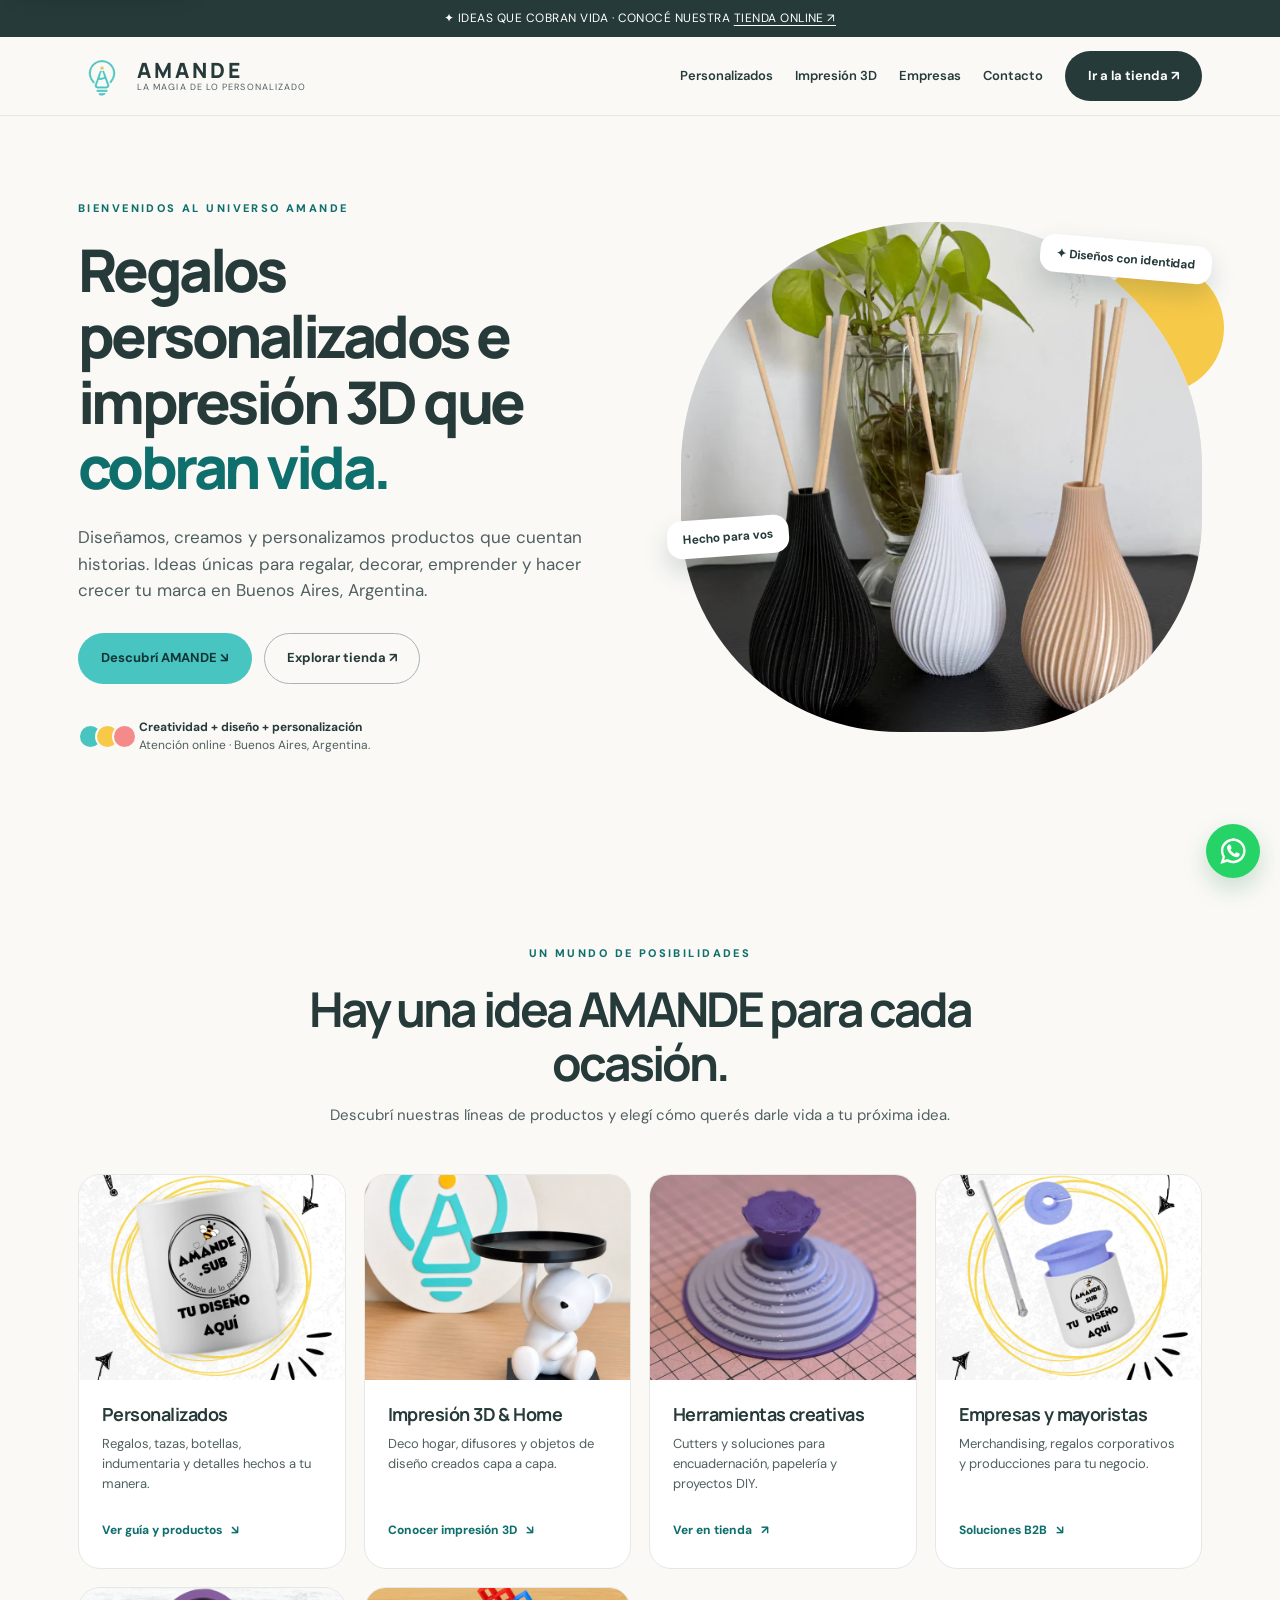
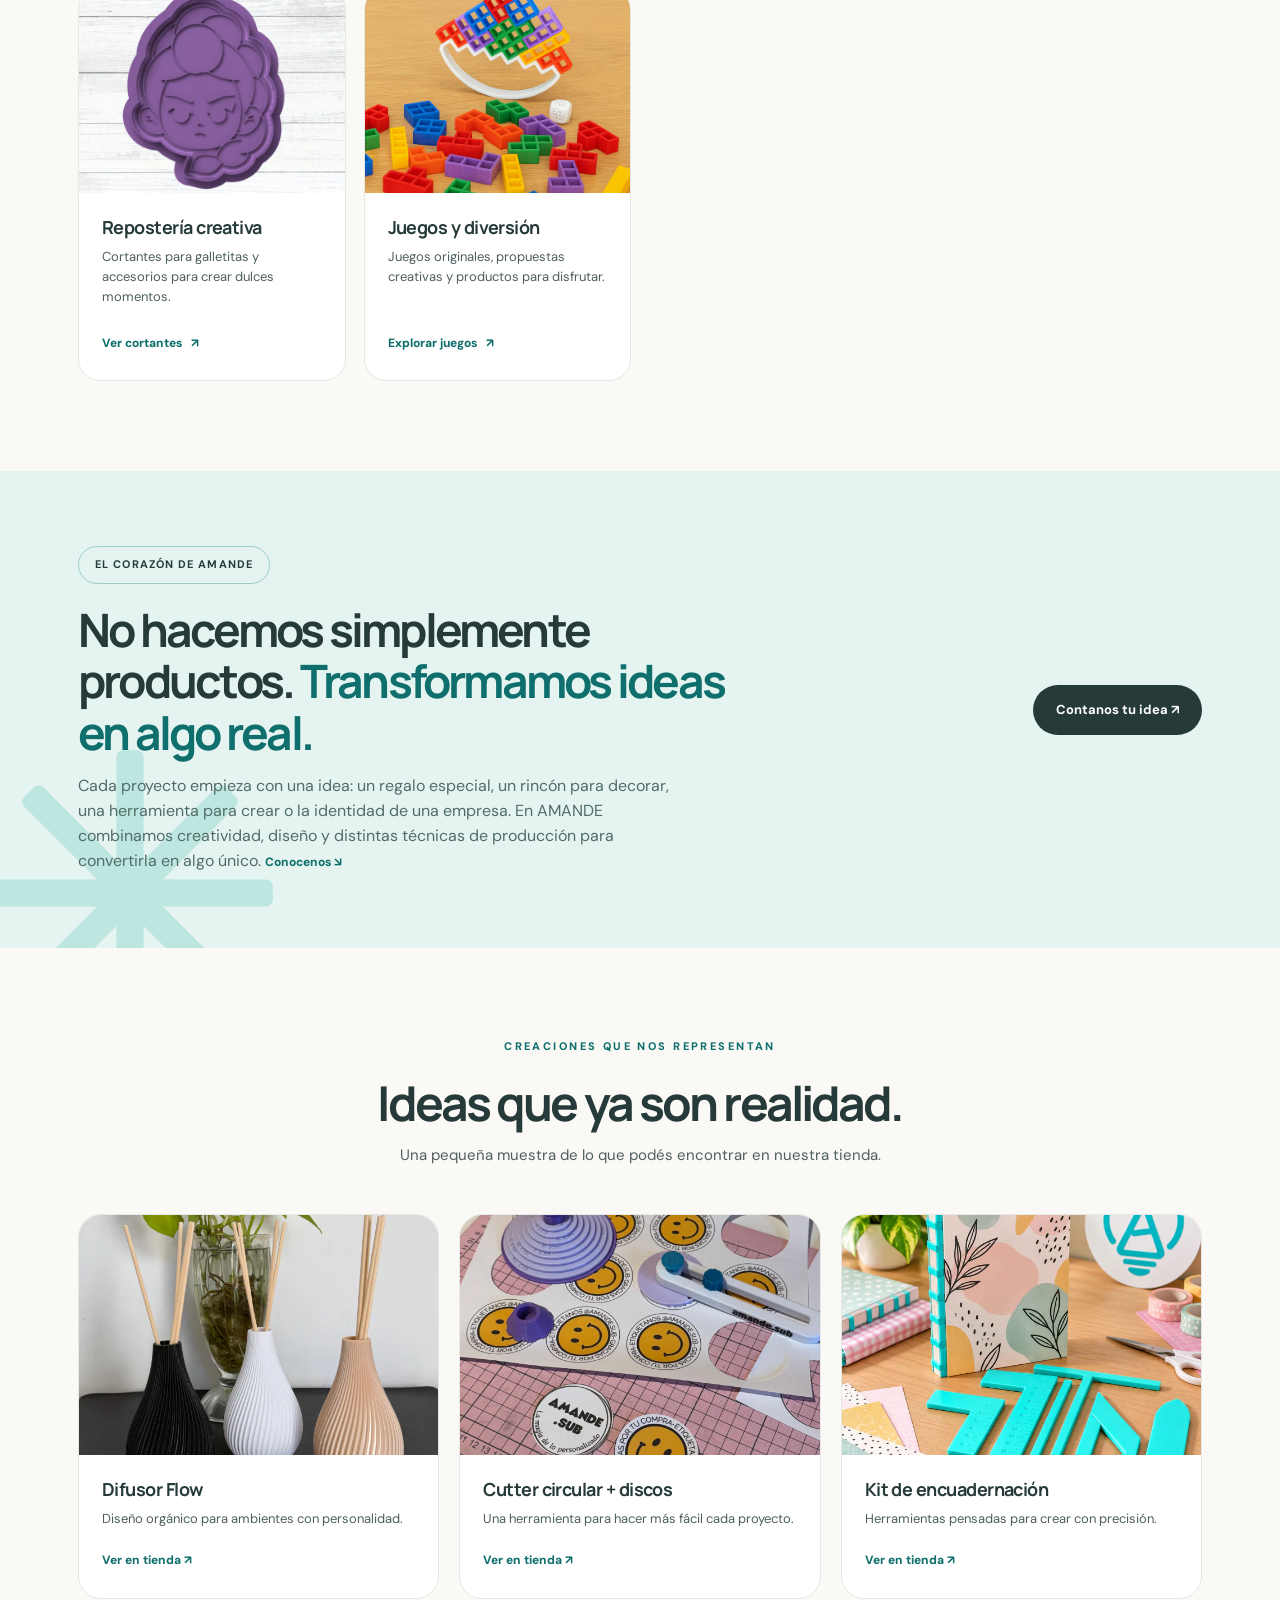
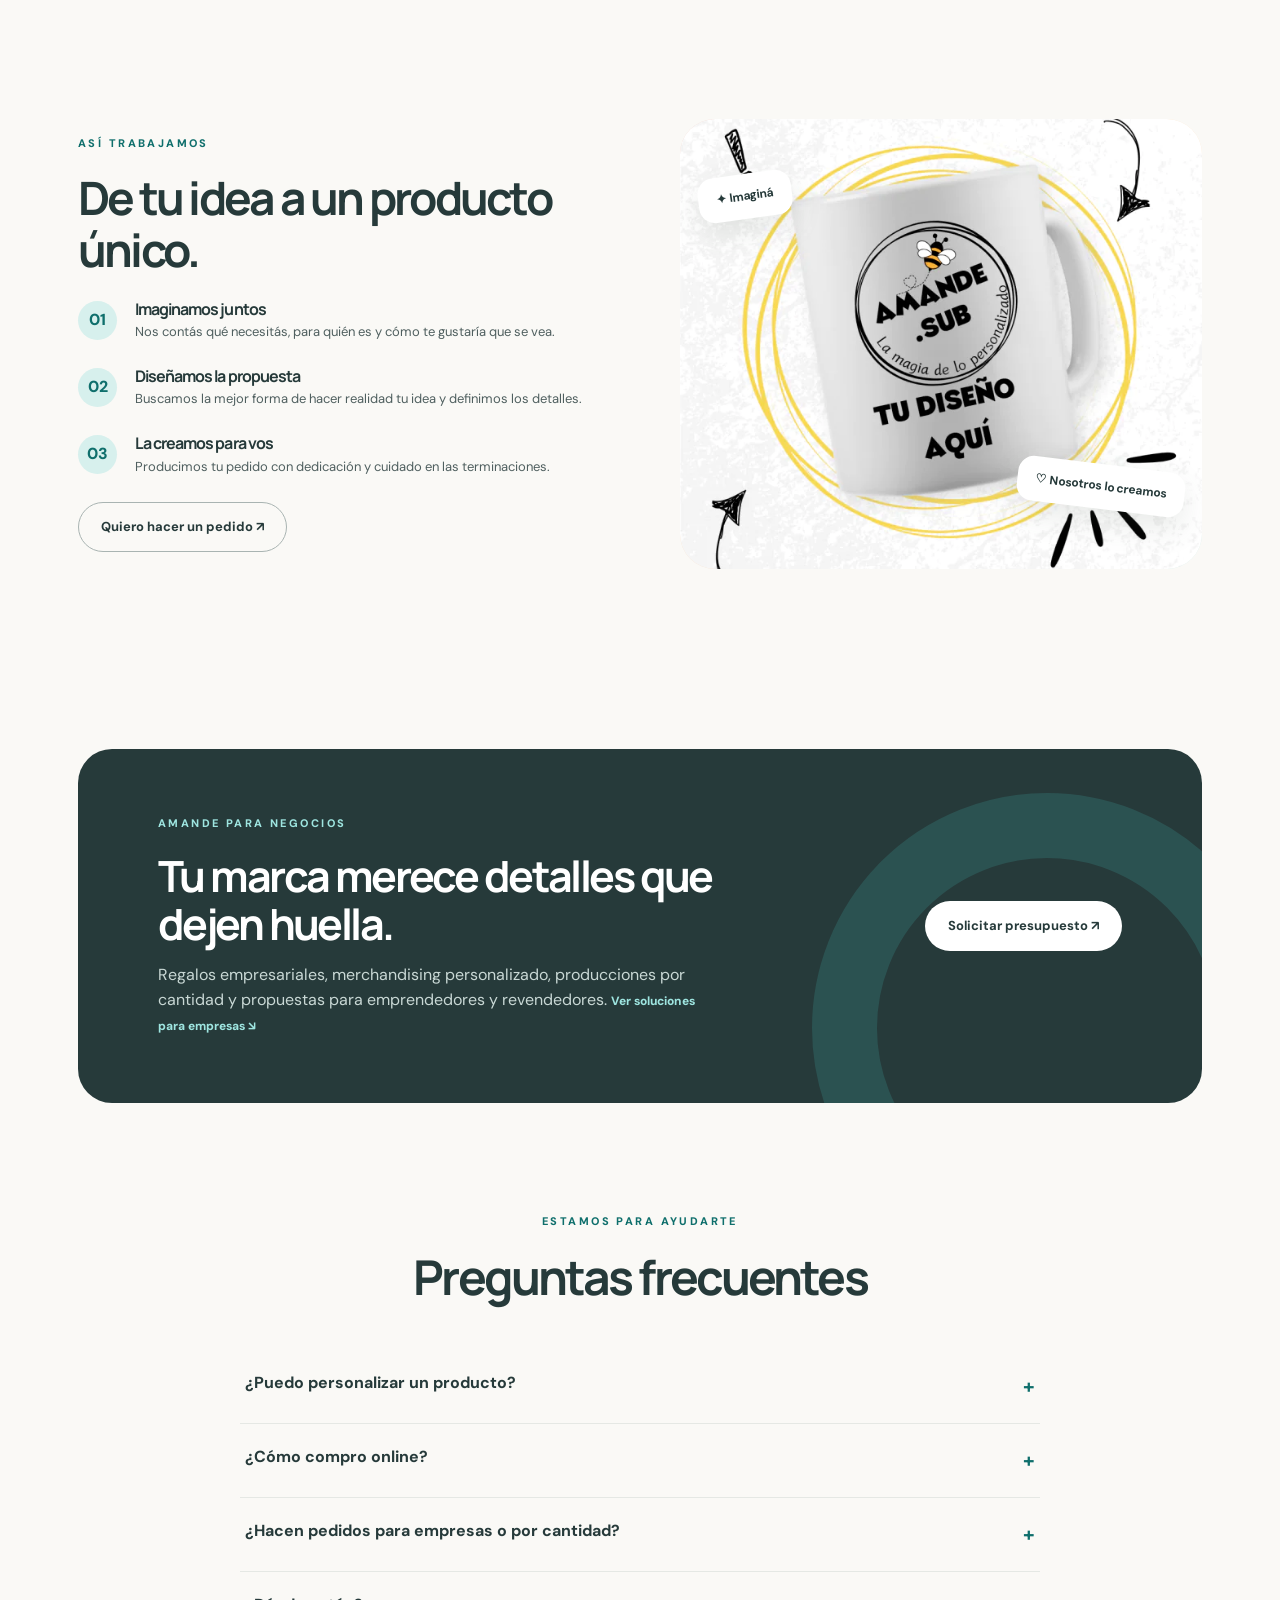
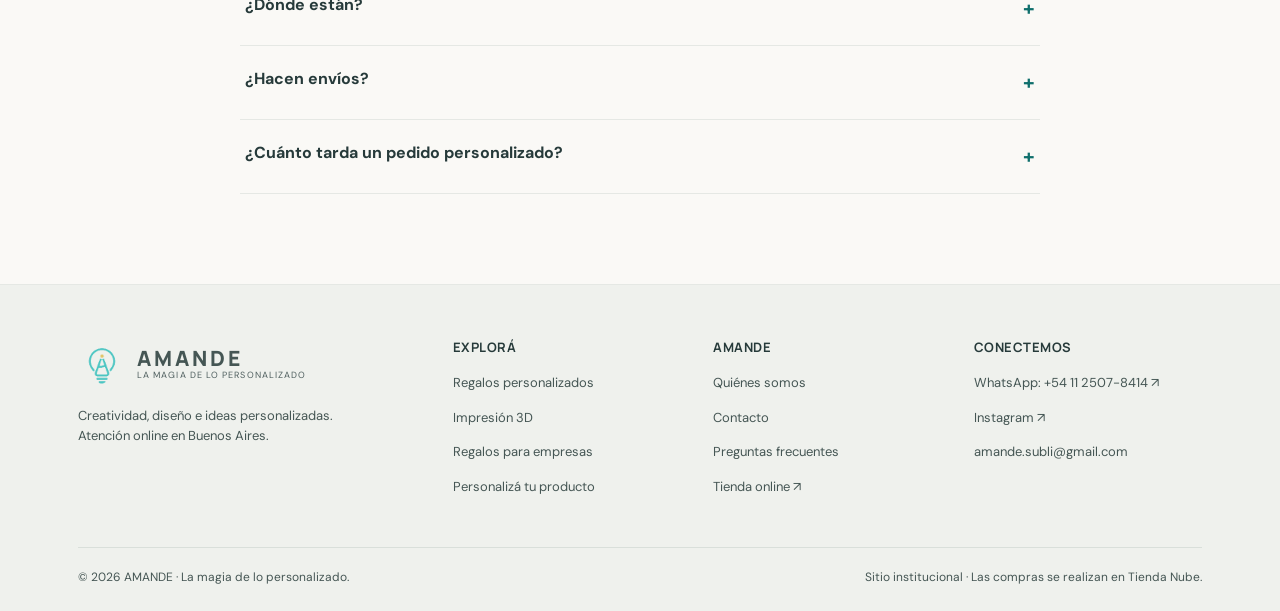
==== commit 35b5a52d: "Remove physical storefront address and map from the site. Present AMANDE as online-only with Organiz" ====
--- a/index.html
+++ b/index.html
@@ -3,7 +3,7 @@
 <head>
 <meta charset="UTF-8"><meta name="viewport" content="width=device-width, initial-scale=1">
 <title>Regalos personalizados e impresión 3D en Buenos Aires | AMANDE</title>
-<meta name="description" content="AMANDE: regalos personalizados, diseño e impresión 3D, deco hogar, herramientas creativas y soluciones para empresas en El Palomar, Buenos Aires.">
+<meta name="description" content="AMANDE: regalos personalizados, diseño e impresión 3D, deco hogar, herramientas creativas y soluciones para empresas en Buenos Aires.">
 <meta name="theme-color" content="#FAF9F6">
 <meta name="robots" content="index,follow,max-image-preview:large">
 <link rel="canonical" href="https://www.amandesub.com.ar/">
@@ -11,7 +11,7 @@
 <meta property="og:locale" content="es_AR">
 <meta property="og:site_name" content="AMANDE">
 <meta property="og:title" content="Regalos personalizados e impresión 3D | AMANDE">
-<meta property="og:description" content="AMANDE: regalos personalizados, diseño e impresión 3D, deco hogar, herramientas creativas y soluciones para empresas en El Palomar, Buenos Aires.">
+<meta property="og:description" content="AMANDE: regalos personalizados, diseño e impresión 3D, deco hogar, herramientas creativas y soluciones para empresas en Buenos Aires.">
 <meta property="og:url" content="https://www.amandesub.com.ar/">
 <meta property="og:image" content="https://www.amandesub.com.ar/assets/og-share.webp">
 <meta property="og:image:alt" content="AMANDE — regalos personalizados e impresión 3D">
@@ -20,21 +20,21 @@
 <meta property="og:image:type" content="image/webp">
 <meta name="twitter:card" content="summary_large_image">
 <meta name="twitter:title" content="Regalos personalizados e impresión 3D | AMANDE">
-<meta name="twitter:description" content="AMANDE: regalos personalizados, diseño e impresión 3D, deco hogar, herramientas creativas y soluciones para empresas en El Palomar, Buenos Aires.">
+<meta name="twitter:description" content="AMANDE: regalos personalizados, diseño e impresión 3D, deco hogar, herramientas creativas y soluciones para empresas en Buenos Aires.">
 <meta name="twitter:image" content="https://www.amandesub.com.ar/assets/og-share.webp">
 <meta name="twitter:image:alt" content="AMANDE — regalos personalizados e impresión 3D">
-<link rel="icon" type="image/png" sizes="32x32" href="/assets/favicon-32.png">
-<link rel="icon" type="image/png" sizes="180x180" href="/assets/favicon.png">
-<link rel="apple-touch-icon" href="/assets/favicon.png">
-<link rel="preload" as="image" href="/assets/hero.webp" type="image/webp" fetchpriority="high">
+<link rel="icon" type="image/png" sizes="32x32" href="assets/favicon-32.png">
+<link rel="icon" type="image/png" sizes="180x180" href="assets/favicon.png">
+<link rel="apple-touch-icon" href="assets/favicon.png">
+<link rel="preload" as="image" href="assets/hero.webp" type="image/webp" fetchpriority="high">
 <script type="application/ld+json">
-{"@context":"https://schema.org","@graph":[{"@type":"LocalBusiness","@id":"https://www.amandesub.com.ar/#business","name":"AMANDE","alternateName":"Amande.sub","url":"https://www.amandesub.com.ar/","logo":"https://www.amandesub.com.ar/assets/isologo.png","image":"https://www.amandesub.com.ar/assets/og-share.webp","description":"Diseño, productos personalizados, impresión 3D, sublimación y soluciones creativas para empresas y emprendedores en El Palomar, Buenos Aires.","email":"amande.subli@gmail.com","telephone":"+54-11-2507-8414","priceRange":"$$","address":{"@type":"PostalAddress","streetAddress":"Victorica 253","addressLocality":"El Palomar","addressRegion":"Buenos Aires","postalCode":"1684","addressCountry":"AR"},"areaServed":[{"@type":"AdministrativeArea","name":"Buenos Aires"},{"@type":"City","name":"El Palomar"},{"@type":"City","name":"Morón"}],"sameAs":["https://www.instagram.com/amande.sub/","https://shop.amandesub.com.ar/"],"contactPoint":{"@type":"ContactPoint","telephone":"+54-11-2507-8414","contactType":"customer service","email":"amande.subli@gmail.com","areaServed":"AR","availableLanguage":["Spanish","es-AR"]}},{"@type":"WebSite","@id":"https://www.amandesub.com.ar/#website","url":"https://www.amandesub.com.ar/","name":"AMANDE","inLanguage":"es-AR","publisher":{"@id":"https://www.amandesub.com.ar/#business"}},
-{"@type":"WebPage","@id":"https://www.amandesub.com.ar/#webpage","url":"https://www.amandesub.com.ar/","name":"Regalos personalizados e impresión 3D en Buenos Aires | AMANDE","description":"AMANDE: regalos personalizados, diseño e impresión 3D, deco hogar, herramientas creativas y soluciones para empresas en El Palomar, Buenos Aires.","inLanguage":"es-AR","isPartOf":{"@id":"https://www.amandesub.com.ar/#website"},"about":{"@id":"https://www.amandesub.com.ar/#business"},"primaryImageOfPage":{"@type":"ImageObject","url":"https://www.amandesub.com.ar/assets/og-share.webp"},"dateModified":"2026-11-03","breadcrumb":{"@type":"BreadcrumbList","itemListElement":[{"@type":"ListItem","position":1,"name":"Inicio","item":"https://www.amandesub.com.ar/"}]}},
+{"@context":"https://schema.org","@graph":[{"@type":"Organization","@id":"https://www.amandesub.com.ar/#business","name":"AMANDE","alternateName":"Amande.sub","url":"https://www.amandesub.com.ar/","logo":"https://www.amandesub.com.ar/assets/isologo.png","image":"https://www.amandesub.com.ar/assets/og-share.webp","description":"Diseño, productos personalizados, impresión 3D, sublimación y soluciones creativas online para personas, empresas y emprendedores en Buenos Aires, Argentina.","email":"amande.subli@gmail.com","telephone":"+54-11-2507-8414","priceRange":"$$","areaServed":[{"@type":"Country","name":"Argentina"},{"@type":"AdministrativeArea","name":"Buenos Aires"}],"sameAs":["https://www.instagram.com/amande.sub/","https://shop.amandesub.com.ar/"],"contactPoint":{"@type":"ContactPoint","telephone":"+54-11-2507-8414","contactType":"customer service","email":"amande.subli@gmail.com","areaServed":"AR","availableLanguage":["Spanish","es-AR"]}},{"@type":"WebSite","@id":"https://www.amandesub.com.ar/#website","url":"https://www.amandesub.com.ar/","name":"AMANDE","inLanguage":"es-AR","publisher":{"@id":"https://www.amandesub.com.ar/#business"}},
+{"@type":"WebPage","@id":"https://www.amandesub.com.ar/#webpage","url":"https://www.amandesub.com.ar/","name":"Regalos personalizados e impresión 3D en Buenos Aires | AMANDE","description":"AMANDE: regalos personalizados, diseño e impresión 3D, deco hogar, herramientas creativas y soluciones para empresas en Buenos Aires.","inLanguage":"es-AR","isPartOf":{"@id":"https://www.amandesub.com.ar/#website"},"about":{"@id":"https://www.amandesub.com.ar/#business"},"primaryImageOfPage":{"@type":"ImageObject","url":"https://www.amandesub.com.ar/assets/og-share.webp"},"dateModified":"2026-11-03","breadcrumb":{"@type":"BreadcrumbList","itemListElement":[{"@type":"ListItem","position":1,"name":"Inicio","item":"https://www.amandesub.com.ar/"}]}},
 {"@type":"FAQPage","@id":"https://www.amandesub.com.ar/#faq","mainEntity":[
 {"@type":"Question","name":"¿Puedo personalizar un producto?","acceptedAnswer":{"@type":"Answer","text":"Sí. Trabajamos con sublimación, impresión 3D y otras técnicas. Escribinos por WhatsApp con tu idea y te contamos las opciones disponibles."}},
 {"@type":"Question","name":"¿Cómo compro online?","acceptedAnswer":{"@type":"Answer","text":"Explorá productos y completá tu compra en nuestra tienda online shop.amandesub.com.ar. Allí están los precios y las condiciones vigentes."}},
 {"@type":"Question","name":"¿Hacen pedidos para empresas o por cantidad?","acceptedAnswer":{"@type":"Answer","text":"Sí. Hacemos merchandising, regalos corporativos, souvenirs y producción mayorista para empresas, emprendedores y revendedores."}},
-{"@type":"Question","name":"¿Dónde están?","acceptedAnswer":{"@type":"Answer","text":"Estamos en Victorica 253, El Palomar, Morón, Buenos Aires, Argentina. Envíos y retiros se coordinan según el pedido y la tienda."}},
+{"@type":"Question","name":"¿Dónde están?","acceptedAnswer":{"@type":"Answer","text":"Somos un emprendimiento online en Buenos Aires, Argentina. No tenemos local de atención al público: te atendemos por WhatsApp y la tienda; los envíos se coordinan según el pedido."}},
 {"@type":"Question","name":"¿Hacen envíos?","acceptedAnswer":{"@type":"Answer","text":"Sí. Las opciones de envío y retiro se calculan en la tienda online según tu código postal y el pedido."}},
 {"@type":"Question","name":"¿Cuánto tarda un pedido personalizado?","acceptedAnswer":{"@type":"Answer","text":"Depende del producto, la técnica y la cantidad. Contanos tu idea por WhatsApp y te confirmamos plazo estimado antes de producir."}}
 ]}]}
@@ -42,18 +42,18 @@
 <link rel="preconnect" href="https://fonts.googleapis.com">
 <link rel="preconnect" href="https://fonts.gstatic.com" crossorigin>
 <link href="https://fonts.googleapis.com/css2?family=DM+Sans:wght@400;600;700&family=Manrope:wght@600;700;800&display=swap" rel="stylesheet">
-<link rel="stylesheet" href="/assets/site.css">
+<link rel="stylesheet" href="assets/site.css">
 </head>
 <body>
 <a class="skip-link" href="#contenido">Saltar al contenido</a>
 <div class="announcement">✦ IDEAS QUE COBRAN VIDA · CONOCÉ NUESTRA <a href="https://shop.amandesub.com.ar/" target="_blank" rel="noopener">TIENDA ONLINE ↗</a></div>
 <header class="navbar"><div class="container nav-inner">
-<a class="brand" href="/" aria-label="AMANDE inicio"><img class="brand-mark" src="/assets/isologo.webp" width="48" height="48" alt="AMANDE"><span><span class="brand-name">AMANDE</span><span class="brand-caption">LA MAGIA DE LO PERSONALIZADO</span></span></a>
+<a class="brand" href="index.html" aria-label="AMANDE inicio"><img class="brand-mark" src="assets/isologo.webp" width="48" height="48" alt="AMANDE"><span><span class="brand-name">AMANDE</span><span class="brand-caption">LA MAGIA DE LO PERSONALIZADO</span></span></a>
 <nav class="nav-links" id="navlinks" aria-label="Principal">
-<a href="/regalos-personalizados/">Personalizados</a>
-<a href="/impresion-3d/">Impresión 3D</a>
-<a href="/regalos-empresas/">Empresas</a>
-<a href="/contacto/">Contacto</a>
+<a href="regalos-personalizados/">Personalizados</a>
+<a href="impresion-3d/">Impresión 3D</a>
+<a href="regalos-empresas/">Empresas</a>
+<a href="contacto/">Contacto</a>
 <a class="btn btn-dark" href="https://shop.amandesub.com.ar/" target="_blank" rel="noopener">Ir a la tienda ↗</a>
 </nav>
 <button class="mobile-toggle" aria-label="Abrir menú" aria-controls="navlinks" aria-expanded="false" id="menuBtn">☰</button>
@@ -63,15 +63,15 @@
 <section class="hero" id="inicio"><div class="container hero-grid"><div>
 <span class="eyebrow">Bienvenidos al universo AMANDE</span>
 <h1>Regalos personalizados e impresión 3D que <span class="accent">cobran vida.</span></h1>
-<p>Diseñamos, creamos y personalizamos productos que cuentan historias. Ideas únicas para regalar, decorar, emprender y hacer crecer tu marca desde El Palomar, Buenos Aires.</p>
+<p>Diseñamos, creamos y personalizamos productos que cuentan historias. Ideas únicas para regalar, decorar, emprender y hacer crecer tu marca en Buenos Aires, Argentina.</p>
 <div class="hero-actions">
 <a class="btn btn-aqua" href="#universo">Descubrí AMANDE ↘</a>
 <a class="btn btn-outline" href="https://shop.amandesub.com.ar/" target="_blank" rel="noopener">Explorar tienda ↗</a>
 </div>
-<div class="hero-small"><span class="dots"><i></i><i></i><i></i></span><span><b>Creatividad + diseño + personalización</b><br>Victorica 253, El Palomar, Buenos Aires.</span></div>
+<div class="hero-small"><span class="dots"><i></i><i></i><i></i></span><span><b>Creatividad + diseño + personalización</b><br>Atención online · Buenos Aires, Argentina.</span></div>
 </div>
 <div class="visual-wrap"><div class="visual">
-<img class="hero-photo" src="/assets/hero.webp" alt="Productos personalizados e impresión 3D de AMANDE" width="640" height="640" fetchpriority="high" decoding="async" srcset="/assets/hero.webp 640w" sizes="(max-width:650px) 90vw, 520px">
+<img class="hero-photo" src="assets/hero.webp" alt="Productos personalizados e impresión 3D de AMANDE" width="640" height="640" fetchpriority="high" decoding="async" srcset="assets/hero.webp 640w" sizes="(max-width:650px) 90vw, 520px">
 </div>
 <div class="tag one">✦ Diseños con identidad</div>
 <div class="tag two">Hecho para vos</div>
@@ -82,18 +82,18 @@
 <h2>Hay una idea AMANDE para cada ocasión.</h2>
 <p>Descubrí nuestras líneas de productos y elegí cómo querés darle vida a tu próxima idea.</p></div>
 <div class="categories">
-<a class="category-card" href="/regalos-personalizados/"><div class="category-art bg-pink"><svg viewBox="0 0 180 180" aria-hidden="true"><rect x="30" y="50" width="82" height="99" rx="12" fill="#fff" stroke="#ded5ce" stroke-width="3"/><path d="M110 72c42-10 43 50 0 48" fill="none" stroke="#f8f8f5" stroke-width="20"/><path d="M110 72c42-10 43 50 0 48" fill="none" stroke="#d3d5d0" stroke-width="3"/><text x="57" y="118" font-size="49" font-family="Georgia" font-style="italic" fill="#49C5C1">A</text><path d="M116 51l13-27 13 27" fill="#f7c948"/><rect x="119" y="51" width="20" height="69" rx="4" fill="#e8bc72"/></svg><img class="product-photo" src="/assets/personalizados.webp" alt="Regalos y productos personalizados AMANDE" width="640" height="640" loading="lazy" decoding="async" srcset="/assets/personalizados.webp 640w" sizes="(max-width:650px) 45vw, 280px" onerror="this.remove()"></div><div class="category-body"><h3>Personalizados</h3><p>Regalos, tazas, botellas, indumentaria y detalles hechos a tu manera.</p><span class="text-link">Ver guía y productos <span>↘</span></span></div></a>
-<a class="category-card" href="/impresion-3d/"><div class="category-art bg-beige"><svg viewBox="0 0 180 180" aria-hidden="true"><ellipse cx="87" cy="150" rx="68" ry="13" fill="#d2ccc2"/><path d="M55 61q8-24 32-24t32 24l7 76q-36 24-78 0z" fill="#2e3433"/><ellipse cx="87" cy="61" rx="32" ry="9" fill="#484d4b"/><ellipse cx="87" cy="61" rx="17" ry="5" fill="#161e1d"/><path d="M80 58L67 9M87 58L88 8M95 58L107 13" stroke="#b99b71" stroke-width="4" stroke-linecap="round"/><path d="M50 113q36 15 70 0" fill="none" stroke="#575d59" stroke-width="3"/></svg><img class="product-photo" src="/assets/home.webp" alt="Productos de decoración e impresión 3D AMANDE" width="640" height="640" loading="lazy" decoding="async" srcset="/assets/home.webp 640w" sizes="(max-width:650px) 45vw, 280px" onerror="this.remove()"></div><div class="category-body"><h3>Impresión 3D &amp; Home</h3><p>Deco hogar, difusores y objetos de diseño creados capa a capa.</p><span class="text-link">Conocer impresión 3D <span>↘</span></span></div></a>
-<a class="category-card" href="https://shop.amandesub.com.ar/herramientas/" target="_blank" rel="noopener"><div class="category-art bg-aqua"><svg viewBox="0 0 180 180" aria-hidden="true"><rect x="30" y="38" width="105" height="105" rx="8" transform="rotate(-9 80 90)" fill="#f7ca49"/><rect x="47" y="48" width="105" height="105" rx="8" transform="rotate(7 95 95)" fill="#fff"/><path d="M57 132l84-77" stroke="#a9dddd" stroke-width="14" stroke-linecap="round"/><circle cx="57" cy="132" r="16" fill="#49c5c1"/><circle cx="57" cy="132" r="6" fill="#fff"/><path d="M85 36l18-10 16 38-18 10z" fill="#f58a8a"/><path d="M92 32l13 30" stroke="#fff" stroke-width="3"/></svg><img class="product-photo" src="/assets/herramientas.webp" alt="Herramientas de encuadernación y papelería AMANDE" width="640" height="640" loading="lazy" decoding="async" srcset="/assets/herramientas.webp 640w" sizes="(max-width:650px) 45vw, 280px" onerror="this.remove()"></div><div class="category-body"><h3>Herramientas creativas</h3><p>Cutters y soluciones para encuadernación, papelería y proyectos DIY.</p><span class="text-link">Ver en tienda <span>↗</span></span></div></a>
-<a class="category-card" href="/regalos-empresas/"><div class="category-art bg-yellow"><svg viewBox="0 0 180 180" aria-hidden="true"><rect x="35" y="64" width="110" height="93" rx="9" fill="#f7e8d8" stroke="#d3bca3" stroke-width="3"/><path d="M35 91h110" stroke="#d3bca3" stroke-width="3"/><path d="M79 64v93" stroke="#49c5c1" stroke-width="17"/><path d="M87 63C13 56 49 12 88 59c40-50 72-4-1 4" fill="none" stroke="#49c5c1" stroke-width="12"/><rect x="111" y="108" width="24" height="23" rx="4" fill="#f58a8a"/></svg><img class="product-photo" src="/assets/empresas.webp" alt="Regalos corporativos personalizados AMANDE" width="640" height="640" loading="lazy" decoding="async" srcset="/assets/empresas.webp 640w" sizes="(max-width:650px) 45vw, 280px" onerror="this.remove()"></div><div class="category-body"><h3>Empresas y mayoristas</h3><p>Merchandising, regalos corporativos y producciones para tu negocio.</p><span class="text-link">Soluciones B2B <span>↘</span></span></div></a>
-<a class="category-card" href="https://shop.amandesub.com.ar/reposteria1/" target="_blank" rel="noopener"><div class="category-art bg-lav"><svg viewBox="0 0 180 180" aria-hidden="true"><path d="M55 120q-15-13-13-36 2-28 37-29 15-40 36-8 42-8 35 28 21 34-10 56z" fill="#d4a57a" stroke="#be895d" stroke-width="5"/><path d="M63 93l9-7m40-9 8 9m-26 20 8 10" stroke="#fff" stroke-width="10" stroke-linecap="round"/><path d="M48 136h91" stroke="#9875b1" stroke-width="7" stroke-linecap="round"/></svg><img class="product-photo" src="/assets/reposteria.webp" alt="Cortantes de repostería AMANDE" width="640" height="640" loading="lazy" decoding="async" srcset="/assets/reposteria.webp 640w" sizes="(max-width:650px) 45vw, 280px" onerror="this.remove()"></div><div class="category-body"><h3>Repostería creativa</h3><p>Cortantes para galletitas y accesorios para crear dulces momentos.</p><span class="text-link">Ver cortantes <span>↗</span></span></div></a>
-<a class="category-card" href="https://shop.amandesub.com.ar/juegos/" target="_blank" rel="noopener"><div class="category-art bg-blue"><svg viewBox="0 0 180 180" aria-hidden="true"><rect x="35" y="79" width="53" height="53" rx="8" fill="#f58a8a" transform="rotate(-12 60 100)"/><rect x="87" y="49" width="53" height="53" rx="8" fill="#f7c948" transform="rotate(14 110 75)"/><rect x="85" y="104" width="53" height="53" rx="8" fill="#49c5c1"/><circle cx="60" cy="102" r="10" fill="#fff"/><path d="M106 78h17m-8-8v17" stroke="#fff" stroke-width="6" stroke-linecap="round"/><circle cx="110" cy="130" r="11" fill="none" stroke="#fff" stroke-width="5"/></svg><img class="product-photo" src="/assets/juegos.webp" alt="Juegos de diseño AMANDE" width="640" height="640" loading="lazy" decoding="async" srcset="/assets/juegos.webp 640w" sizes="(max-width:650px) 45vw, 280px" onerror="this.remove()"></div><div class="category-body"><h3>Juegos y diversión</h3><p>Juegos originales, propuestas creativas y productos para disfrutar.</p><span class="text-link">Explorar juegos <span>↗</span></span></div></a>
+<a class="category-card" href="regalos-personalizados/"><div class="category-art bg-pink"><svg viewBox="0 0 180 180" aria-hidden="true"><rect x="30" y="50" width="82" height="99" rx="12" fill="#fff" stroke="#ded5ce" stroke-width="3"/><path d="M110 72c42-10 43 50 0 48" fill="none" stroke="#f8f8f5" stroke-width="20"/><path d="M110 72c42-10 43 50 0 48" fill="none" stroke="#d3d5d0" stroke-width="3"/><text x="57" y="118" font-size="49" font-family="Georgia" font-style="italic" fill="#49C5C1">A</text><path d="M116 51l13-27 13 27" fill="#f7c948"/><rect x="119" y="51" width="20" height="69" rx="4" fill="#e8bc72"/></svg><img class="product-photo" src="assets/personalizados.webp" alt="Regalos y productos personalizados AMANDE" width="640" height="640" loading="lazy" decoding="async" srcset="assets/personalizados.webp 640w" sizes="(max-width:650px) 45vw, 280px" onerror="this.remove()"></div><div class="category-body"><h3>Personalizados</h3><p>Regalos, tazas, botellas, indumentaria y detalles hechos a tu manera.</p><span class="text-link">Ver guía y productos <span>↘</span></span></div></a>
+<a class="category-card" href="impresion-3d/"><div class="category-art bg-beige"><svg viewBox="0 0 180 180" aria-hidden="true"><ellipse cx="87" cy="150" rx="68" ry="13" fill="#d2ccc2"/><path d="M55 61q8-24 32-24t32 24l7 76q-36 24-78 0z" fill="#2e3433"/><ellipse cx="87" cy="61" rx="32" ry="9" fill="#484d4b"/><ellipse cx="87" cy="61" rx="17" ry="5" fill="#161e1d"/><path d="M80 58L67 9M87 58L88 8M95 58L107 13" stroke="#b99b71" stroke-width="4" stroke-linecap="round"/><path d="M50 113q36 15 70 0" fill="none" stroke="#575d59" stroke-width="3"/></svg><img class="product-photo" src="assets/home.webp" alt="Productos de decoración e impresión 3D AMANDE" width="640" height="640" loading="lazy" decoding="async" srcset="assets/home.webp 640w" sizes="(max-width:650px) 45vw, 280px" onerror="this.remove()"></div><div class="category-body"><h3>Impresión 3D &amp; Home</h3><p>Deco hogar, difusores y objetos de diseño creados capa a capa.</p><span class="text-link">Conocer impresión 3D <span>↘</span></span></div></a>
+<a class="category-card" href="https://shop.amandesub.com.ar/herramientas/" target="_blank" rel="noopener"><div class="category-art bg-aqua"><svg viewBox="0 0 180 180" aria-hidden="true"><rect x="30" y="38" width="105" height="105" rx="8" transform="rotate(-9 80 90)" fill="#f7ca49"/><rect x="47" y="48" width="105" height="105" rx="8" transform="rotate(7 95 95)" fill="#fff"/><path d="M57 132l84-77" stroke="#a9dddd" stroke-width="14" stroke-linecap="round"/><circle cx="57" cy="132" r="16" fill="#49c5c1"/><circle cx="57" cy="132" r="6" fill="#fff"/><path d="M85 36l18-10 16 38-18 10z" fill="#f58a8a"/><path d="M92 32l13 30" stroke="#fff" stroke-width="3"/></svg><img class="product-photo" src="assets/herramientas.webp" alt="Herramientas de encuadernación y papelería AMANDE" width="640" height="640" loading="lazy" decoding="async" srcset="assets/herramientas.webp 640w" sizes="(max-width:650px) 45vw, 280px" onerror="this.remove()"></div><div class="category-body"><h3>Herramientas creativas</h3><p>Cutters y soluciones para encuadernación, papelería y proyectos DIY.</p><span class="text-link">Ver en tienda <span>↗</span></span></div></a>
+<a class="category-card" href="regalos-empresas/"><div class="category-art bg-yellow"><svg viewBox="0 0 180 180" aria-hidden="true"><rect x="35" y="64" width="110" height="93" rx="9" fill="#f7e8d8" stroke="#d3bca3" stroke-width="3"/><path d="M35 91h110" stroke="#d3bca3" stroke-width="3"/><path d="M79 64v93" stroke="#49c5c1" stroke-width="17"/><path d="M87 63C13 56 49 12 88 59c40-50 72-4-1 4" fill="none" stroke="#49c5c1" stroke-width="12"/><rect x="111" y="108" width="24" height="23" rx="4" fill="#f58a8a"/></svg><img class="product-photo" src="assets/empresas.webp" alt="Regalos corporativos personalizados AMANDE" width="640" height="640" loading="lazy" decoding="async" srcset="assets/empresas.webp 640w" sizes="(max-width:650px) 45vw, 280px" onerror="this.remove()"></div><div class="category-body"><h3>Empresas y mayoristas</h3><p>Merchandising, regalos corporativos y producciones para tu negocio.</p><span class="text-link">Soluciones B2B <span>↘</span></span></div></a>
+<a class="category-card" href="https://shop.amandesub.com.ar/reposteria1/" target="_blank" rel="noopener"><div class="category-art bg-lav"><svg viewBox="0 0 180 180" aria-hidden="true"><path d="M55 120q-15-13-13-36 2-28 37-29 15-40 36-8 42-8 35 28 21 34-10 56z" fill="#d4a57a" stroke="#be895d" stroke-width="5"/><path d="M63 93l9-7m40-9 8 9m-26 20 8 10" stroke="#fff" stroke-width="10" stroke-linecap="round"/><path d="M48 136h91" stroke="#9875b1" stroke-width="7" stroke-linecap="round"/></svg><img class="product-photo" src="assets/reposteria.webp" alt="Cortantes de repostería AMANDE" width="640" height="640" loading="lazy" decoding="async" srcset="assets/reposteria.webp 640w" sizes="(max-width:650px) 45vw, 280px" onerror="this.remove()"></div><div class="category-body"><h3>Repostería creativa</h3><p>Cortantes para galletitas y accesorios para crear dulces momentos.</p><span class="text-link">Ver cortantes <span>↗</span></span></div></a>
+<a class="category-card" href="https://shop.amandesub.com.ar/juegos/" target="_blank" rel="noopener"><div class="category-art bg-blue"><svg viewBox="0 0 180 180" aria-hidden="true"><rect x="35" y="79" width="53" height="53" rx="8" fill="#f58a8a" transform="rotate(-12 60 100)"/><rect x="87" y="49" width="53" height="53" rx="8" fill="#f7c948" transform="rotate(14 110 75)"/><rect x="85" y="104" width="53" height="53" rx="8" fill="#49c5c1"/><circle cx="60" cy="102" r="10" fill="#fff"/><path d="M106 78h17m-8-8v17" stroke="#fff" stroke-width="6" stroke-linecap="round"/><circle cx="110" cy="130" r="11" fill="none" stroke="#fff" stroke-width="5"/></svg><img class="product-photo" src="assets/juegos.webp" alt="Juegos de diseño AMANDE" width="640" height="640" loading="lazy" decoding="async" srcset="assets/juegos.webp 640w" sizes="(max-width:650px) 45vw, 280px" onerror="this.remove()"></div><div class="category-body"><h3>Juegos y diversión</h3><p>Juegos originales, propuestas creativas y productos para disfrutar.</p><span class="text-link">Explorar juegos <span>↗</span></span></div></a>
 </div></div></section>
 
 <section class="statement" id="nosotros"><div class="container statement-inner"><div>
 <span class="pill">EL CORAZÓN DE AMANDE</span>
 <h2>No hacemos simplemente productos. <span class="accent">Transformamos ideas en algo real.</span></h2>
-<p>Cada proyecto empieza con una idea: un regalo especial, un rincón para decorar, una herramienta para crear o la identidad de una empresa. En AMANDE combinamos creatividad, diseño y distintas técnicas de producción para convertirla en algo único. <a class="text-link" href="/nosotros/">Conocenos ↘</a></p>
+<p>Cada proyecto empieza con una idea: un regalo especial, un rincón para decorar, una herramienta para crear o la identidad de una empresa. En AMANDE combinamos creatividad, diseño y distintas técnicas de producción para convertirla en algo único. <a class="text-link" href="nosotros/">Conocenos ↘</a></p>
 </div>
 <a class="btn btn-dark" href="https://wa.me/541125078414?text=Hola%20AMANDE%2C%20quiero%20contarles%20una%20idea" target="_blank" rel="noopener">Contanos tu idea ↗</a>
 </div></section>
@@ -103,9 +103,9 @@
 <h2>Ideas que ya son realidad.</h2>
 <p>Una pequeña muestra de lo que podés encontrar en nuestra tienda.</p></div>
 <div class="featured">
-<a href="https://shop.amandesub.com.ar/productos/difusor-flow-1jlpb/" class="feature" target="_blank" rel="noopener"><div class="category-art bg-beige"><svg viewBox="0 0 180 180" aria-hidden="true"><ellipse cx="91" cy="147" rx="62" ry="11" fill="#d6d1c7"/><path d="M54 66q0-25 35-26t37 26l8 69q-41 22-88 0z" fill="#272c2a"/><ellipse cx="90" cy="65" rx="36" ry="10" fill="#404744"/><path d="M76 64L63 15M87 64L88 10M102 64L116 18" stroke="#b69a77" stroke-width="4"/></svg><img class="product-photo" src="/assets/flow.webp" alt="Difusor Flow de AMANDE" width="640" height="640" loading="lazy" decoding="async" srcset="/assets/flow.webp 640w" sizes="(max-width:650px) 45vw, 320px" onerror="this.remove()"></div><div class="category-body"><h3>Difusor Flow</h3><p>Diseño orgánico para ambientes con personalidad.</p><span class="text-link">Ver en tienda ↗</span></div></a>
-<a href="https://shop.amandesub.com.ar/productos/cutter-circulardiscos-3d/" class="feature" target="_blank" rel="noopener"><div class="category-art bg-aqua"><svg viewBox="0 0 180 180" aria-hidden="true"><circle cx="95" cy="96" r="50" fill="none" stroke="#f7c948" stroke-width="12"/><circle cx="95" cy="96" r="35" fill="none" stroke="#fff" stroke-width="9"/><circle cx="95" cy="96" r="20" fill="none" stroke="#49c5c1" stroke-width="10"/><rect x="32" y="42" width="24" height="113" rx="11" fill="#f58a8a" transform="rotate(-27 42 96)"/><circle cx="28" cy="141" r="12" fill="#ce7474"/></svg><img class="product-photo" src="/assets/cutter.webp" alt="Cutter circular con discos AMANDE" width="640" height="640" loading="lazy" decoding="async" srcset="/assets/cutter.webp 640w" sizes="(max-width:650px) 45vw, 320px" onerror="this.remove()"></div><div class="category-body"><h3>Cutter circular + discos</h3><p>Una herramienta para hacer más fácil cada proyecto.</p><span class="text-link">Ver en tienda ↗</span></div></a>
-<a href="https://shop.amandesub.com.ar/productos/kit-de-encuadernacion-y-scrapbooking-zz974/" class="feature" target="_blank" rel="noopener"><div class="category-art bg-pink"><svg viewBox="0 0 180 180" aria-hidden="true"><path d="M32 145V35h16v93h98v17z" fill="#49c5c1"/><path d="M56 145V55h15v75h75v15z" fill="#f7c948"/><path d="M86 44h14v66h51v14H86z" fill="#a996dd"/><rect x="115" y="36" width="19" height="74" rx="5" fill="#f58a8a" transform="rotate(-21 124 75)"/></svg><img class="product-photo" src="/assets/encuadernacion.webp" alt="Kit de encuadernación AMANDE" width="640" height="640" loading="lazy" decoding="async" srcset="/assets/encuadernacion.webp 640w" sizes="(max-width:650px) 90vw, 320px" onerror="this.remove()"></div><div class="category-body"><h3>Kit de encuadernación</h3><p>Herramientas pensadas para crear con precisión.</p><span class="text-link">Ver en tienda ↗</span></div></a>
+<a href="https://shop.amandesub.com.ar/productos/difusor-flow-1jlpb/" class="feature" target="_blank" rel="noopener"><div class="category-art bg-beige"><svg viewBox="0 0 180 180" aria-hidden="true"><ellipse cx="91" cy="147" rx="62" ry="11" fill="#d6d1c7"/><path d="M54 66q0-25 35-26t37 26l8 69q-41 22-88 0z" fill="#272c2a"/><ellipse cx="90" cy="65" rx="36" ry="10" fill="#404744"/><path d="M76 64L63 15M87 64L88 10M102 64L116 18" stroke="#b69a77" stroke-width="4"/></svg><img class="product-photo" src="assets/flow.webp" alt="Difusor Flow de AMANDE" width="640" height="640" loading="lazy" decoding="async" srcset="assets/flow.webp 640w" sizes="(max-width:650px) 45vw, 320px" onerror="this.remove()"></div><div class="category-body"><h3>Difusor Flow</h3><p>Diseño orgánico para ambientes con personalidad.</p><span class="text-link">Ver en tienda ↗</span></div></a>
+<a href="https://shop.amandesub.com.ar/productos/cutter-circulardiscos-3d/" class="feature" target="_blank" rel="noopener"><div class="category-art bg-aqua"><svg viewBox="0 0 180 180" aria-hidden="true"><circle cx="95" cy="96" r="50" fill="none" stroke="#f7c948" stroke-width="12"/><circle cx="95" cy="96" r="35" fill="none" stroke="#fff" stroke-width="9"/><circle cx="95" cy="96" r="20" fill="none" stroke="#49c5c1" stroke-width="10"/><rect x="32" y="42" width="24" height="113" rx="11" fill="#f58a8a" transform="rotate(-27 42 96)"/><circle cx="28" cy="141" r="12" fill="#ce7474"/></svg><img class="product-photo" src="assets/cutter.webp" alt="Cutter circular con discos AMANDE" width="640" height="640" loading="lazy" decoding="async" srcset="assets/cutter.webp 640w" sizes="(max-width:650px) 45vw, 320px" onerror="this.remove()"></div><div class="category-body"><h3>Cutter circular + discos</h3><p>Una herramienta para hacer más fácil cada proyecto.</p><span class="text-link">Ver en tienda ↗</span></div></a>
+<a href="https://shop.amandesub.com.ar/productos/kit-de-encuadernacion-y-scrapbooking-zz974/" class="feature" target="_blank" rel="noopener"><div class="category-art bg-pink"><svg viewBox="0 0 180 180" aria-hidden="true"><path d="M32 145V35h16v93h98v17z" fill="#49c5c1"/><path d="M56 145V55h15v75h75v15z" fill="#f7c948"/><path d="M86 44h14v66h51v14H86z" fill="#a996dd"/><rect x="115" y="36" width="19" height="74" rx="5" fill="#f58a8a" transform="rotate(-21 124 75)"/></svg><img class="product-photo" src="assets/encuadernacion.webp" alt="Kit de encuadernación AMANDE" width="640" height="640" loading="lazy" decoding="async" srcset="assets/encuadernacion.webp 640w" sizes="(max-width:650px) 90vw, 320px" onerror="this.remove()"></div><div class="category-body"><h3>Kit de encuadernación</h3><p>Herramientas pensadas para crear con precisión.</p><span class="text-link">Ver en tienda ↗</span></div></a>
 </div></div></section>
 
 <section class="section" style="padding-top:30px" id="proceso"><div class="container split"><div>
@@ -116,13 +116,13 @@
 <div class="step"><div class="number">03</div><div><h3>La creamos para vos</h3><p>Producimos tu pedido con dedicación y cuidado en las terminaciones.</p></div></div>
 <a class="btn btn-outline" href="https://wa.me/541125078414?text=Hola%20AMANDE%2C%20quiero%20hacer%20un%20pedido%20personalizado" target="_blank" rel="noopener">Quiero hacer un pedido ↗</a>
 </div>
-<div class="how-art"><img class="proceso-photo" src="/assets/proceso.webp" alt="Proceso de personalización AMANDE" width="640" height="640" loading="lazy" decoding="async" srcset="/assets/proceso.webp 640w" sizes="(max-width:650px) 90vw, 480px"><div class="float a">✦ Imaginá</div><div class="float b">♡ Nosotros lo creamos</div></div>
+<div class="how-art"><img class="proceso-photo" src="assets/proceso.webp" alt="Proceso de personalización AMANDE" width="640" height="640" loading="lazy" decoding="async" srcset="assets/proceso.webp 640w" sizes="(max-width:650px) 90vw, 480px"><div class="float a">✦ Imaginá</div><div class="float b">♡ Nosotros lo creamos</div></div>
 </div></section>
 
 <section class="section" id="empresas"><div class="container"><div class="banner"><div>
 <span class="eyebrow" style="color:#9EE5E0">AMANDE PARA NEGOCIOS</span>
 <h2>Tu marca merece detalles que dejen huella.</h2>
-<p>Regalos empresariales, merchandising personalizado, producciones por cantidad y propuestas para emprendedores y revendedores. <a class="text-link" href="/regalos-empresas/" style="color:#9EE5E0">Ver soluciones para empresas ↘</a></p>
+<p>Regalos empresariales, merchandising personalizado, producciones por cantidad y propuestas para emprendedores y revendedores. <a class="text-link" href="regalos-empresas/" style="color:#9EE5E0">Ver soluciones para empresas ↘</a></p>
 </div>
 <a class="btn btn-light" href="https://wa.me/541125078414?text=Hola%20AMANDE%2C%20quiero%20consultar%20por%20un%20pedido%20para%20empresa%20o%20mayorista" target="_blank" rel="noopener">Solicitar presupuesto ↗</a>
 </div></div></section>
@@ -130,39 +130,38 @@
 <section class="section" style="padding-top:20px" id="preguntas"><div class="container">
 <div class="section-title"><span class="eyebrow">Estamos para ayudarte</span><h2>Preguntas frecuentes</h2></div>
 <div class="faq">
-<details><summary>¿Puedo personalizar un producto?</summary><p>¡Sí! Trabajamos con sublimación, impresión 3D y otras técnicas. Escribinos por WhatsApp con tu idea y vemos las opciones. También podés empezar en <a class="text-link" href="/personaliza-tu-producto/">Personalizá tu producto ↘</a>.</p></details>
+<details><summary>¿Puedo personalizar un producto?</summary><p>¡Sí! Trabajamos con sublimación, impresión 3D y otras técnicas. Escribinos por WhatsApp con tu idea y vemos las opciones. También podés empezar en <a class="text-link" href="personaliza-tu-producto/">Personalizá tu producto ↘</a>.</p></details>
 <details><summary>¿Cómo compro online?</summary><p>Podés explorar productos y completar tu compra en nuestra <a class="text-link" href="https://shop.amandesub.com.ar/" target="_blank" rel="noopener">tienda online ↗</a>. Allí están los precios y las condiciones vigentes.</p></details>
-<details><summary>¿Hacen pedidos para empresas o por cantidad?</summary><p>Sí. Consultanos por merchandising, regalos corporativos, souvenirs y producción mayorista. Más info en <a class="text-link" href="/regalos-empresas/">regalos para empresas ↘</a>.</p></details>
-<details><summary>¿Dónde están?</summary><p>Estamos en Victorica 253, El Palomar, Morón, Buenos Aires. Las opciones de entrega y envío se coordinan según el pedido. <a class="text-link" href="/contacto/">Ver contacto ↘</a></p></details>
+<details><summary>¿Hacen pedidos para empresas o por cantidad?</summary><p>Sí. Consultanos por merchandising, regalos corporativos, souvenirs y producción mayorista. Más info en <a class="text-link" href="regalos-empresas/">regalos para empresas ↘</a>.</p></details>
+<details><summary>¿Dónde están?</summary><p>Somos un emprendimiento online en Buenos Aires. No tenemos local de atención al público: te atendemos por WhatsApp y la tienda; los envíos se coordinan según el pedido. <a class="text-link" href="contacto/">Ver contacto ↘</a></p></details>
 <details><summary>¿Hacen envíos?</summary><p>Sí. En la tienda online podés calcular envío según tu código postal. También coordinamos retiros según disponibilidad.</p></details>
 <details><summary>¿Cuánto tarda un pedido personalizado?</summary><p>Depende del producto, la técnica y la cantidad. Contanos tu idea por WhatsApp y te confirmamos un plazo estimado antes de producir.</p></details>
 </div></div></section>
 </main>
 <footer class="footer"><div class="container"><div class="footer-grid">
-<div><a class="brand" href="/" aria-label="AMANDE inicio"><img class="brand-mark" src="/assets/isologo.webp" width="48" height="48" alt="AMANDE"><span><span class="brand-name">AMANDE</span><span class="brand-caption">LA MAGIA DE LO PERSONALIZADO</span></span></a>
-<p style="max-width:300px;margin-top:18px">Creatividad, diseño e ideas personalizadas desde Victorica 253, El Palomar. Donde las ideas cobran vida.</p></div>
+<div><a class="brand" href="index.html" aria-label="AMANDE inicio"><img class="brand-mark" src="assets/isologo.webp" width="48" height="48" alt="AMANDE"><span><span class="brand-name">AMANDE</span><span class="brand-caption">LA MAGIA DE LO PERSONALIZADO</span></span></a>
+<p style="max-width:300px;margin-top:18px">Creatividad, diseño e ideas personalizadas. Atención online en Buenos Aires.</p></div>
 <div><h3>Explorá</h3><ul>
-<li><a href="/regalos-personalizados/">Regalos personalizados</a></li>
-<li><a href="/impresion-3d/">Impresión 3D</a></li>
-<li><a href="/regalos-empresas/">Regalos para empresas</a></li>
-<li><a href="/personaliza-tu-producto/">Personalizá tu producto</a></li>
+<li><a href="regalos-personalizados/">Regalos personalizados</a></li>
+<li><a href="impresion-3d/">Impresión 3D</a></li>
+<li><a href="regalos-empresas/">Regalos para empresas</a></li>
+<li><a href="personaliza-tu-producto/">Personalizá tu producto</a></li>
 </ul></div>
 <div><h3>AMANDE</h3><ul>
-<li><a href="/nosotros/">Quiénes somos</a></li>
-<li><a href="/contacto/">Contacto</a></li>
-<li><a href="/#preguntas">Preguntas frecuentes</a></li>
+<li><a href="nosotros/">Quiénes somos</a></li>
+<li><a href="contacto/">Contacto</a></li>
+<li><a href="index.html#preguntas">Preguntas frecuentes</a></li>
 <li><a href="https://shop.amandesub.com.ar/" target="_blank" rel="noopener">Tienda online ↗</a></li>
 </ul></div>
 <div><h3>Conectemos</h3><address><ul>
 <li><a href="https://wa.me/541125078414" target="_blank" rel="noopener">WhatsApp: +54 11 2507-8414 ↗</a></li>
 <li><a href="https://www.instagram.com/amande.sub/" target="_blank" rel="noopener">Instagram ↗</a></li>
 <li><a href="mailto:amande.subli@gmail.com">amande.subli@gmail.com</a></li>
-<li>Victorica 253, El Palomar, Morón, Buenos Aires</li>
 </ul></address></div>
 </div>
 <div class="copyright"><span>© 2026 AMANDE · La magia de lo personalizado.</span><span>Sitio institucional · Las compras se realizan en Tienda Nube.</span></div>
 </div></footer>
-<a class="whatsapp" href="https://wa.me/541125078414?text=Hola%20AMANDE%2C%20vengo%20de%20su%20web%20y%20quiero%20hacer%20una%20consulta" aria-label="Contactar por WhatsApp" target="_blank" rel="noopener"><img src="/assets/whatsapp.svg" width="28" height="28" alt="" decoding="async"></a>
-<script src="/assets/analytics-config.js"></script>
-<script src="/assets/site.js" defer></script>
+<a class="whatsapp" href="https://wa.me/541125078414?text=Hola%20AMANDE%2C%20vengo%20de%20su%20web%20y%20quiero%20hacer%20una%20consulta" aria-label="Contactar por WhatsApp" target="_blank" rel="noopener"><img src="assets/whatsapp.svg" width="28" height="28" alt="" decoding="async"></a>
+<script src="assets/analytics-config.js"></script>
+<script src="assets/site.js" defer></script>
 </body></html>
--- a/assets/site.css
+++ b/assets/site.css
@@ -123,14 +123,12 @@
 .benefit h3{margin:0 0 10px;font-size:17px}
 .benefit p{margin:0;font-size:14px;color:var(--muted)}
 .cta-band{margin:50px 0 20px}
-.contact-grid{display:grid;grid-template-columns:1.1fr .9fr;gap:40px;align-items:start}
 .contact-card{background:#fff;border:1px solid var(--border);border-radius:22px;padding:28px}
 .contact-card h2{margin:0 0 14px;font-size:22px}
 .contact-card p,.contact-card li{font-size:14px;color:var(--muted)}
 .contact-card ul{list-style:none;padding:0;margin:18px 0}
 .contact-card li{margin:12px 0}
 .contact-card a{color:var(--link);font-weight:700}
-.map-embed{border:0;border-radius:18px;width:100%;min-height:280px;background:#e8eeeb}
 :focus-visible{outline:3px solid #127e7a;outline-offset:4px}
 .skip-link{position:fixed;z-index:200;top:-60px;left:16px;padding:12px 18px;border-radius:10px;background:#fff;color:#263a3a;box-shadow:0 6px 25px #0002}
 .skip-link:focus{top:12px}
@@ -142,7 +140,6 @@
   .nav-links{gap:14px}
   .benefit-grid{grid-template-columns:1fr 1fr}
   .footer-grid{grid-template-columns:1fr 1fr}
-  .contact-grid{grid-template-columns:1fr}
 }
 @media(max-width:900px){
   .nav-links a:not(.btn){display:none}
